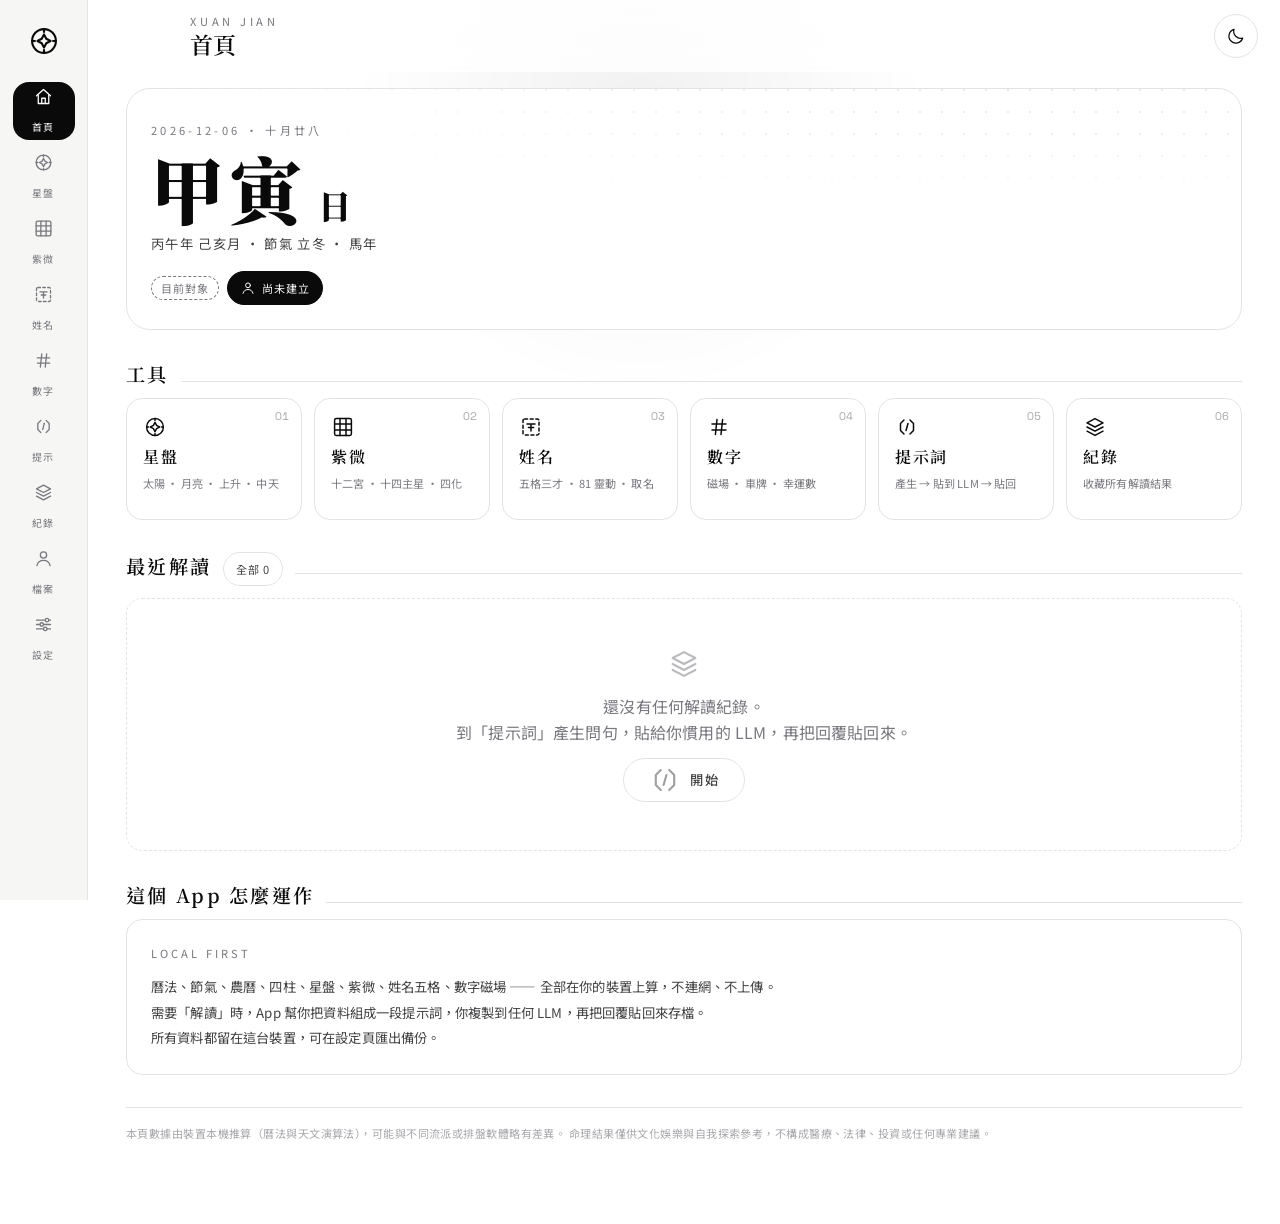
==== index.html @ 65b9e07a "feat: 玄鑑 — 離線命理 PWA demo 完整可運作的 demo，涵蓋規劃、命理引擎、頁面與 PWA 外殼。  計算引擎（全部本機執行，無網路） - calendar：儒略日、太陽視黃經、月亮" ====
<!doctype html>
<html lang="zh-Hant" data-theme="dark" data-motion="full">
<head>
<meta charset="utf-8">
<meta name="viewport" content="width=device-width, initial-scale=1, viewport-fit=cover, maximum-scale=5">
<title>玄鑑 — 命理工具箱</title>
<meta name="description" content="離線可用的命理 PWA：星盤、紫微、八字、姓名學、數字磁場，並產生提示詞交給外部 LLM 解讀。">
<meta name="theme-color" content="#0a0a0a" media="(prefers-color-scheme: dark)">
<meta name="theme-color" content="#ffffff" media="(prefers-color-scheme: light)">
<meta name="color-scheme" content="dark light">
<meta name="apple-mobile-web-app-capable" content="yes">
<meta name="apple-mobile-web-app-status-bar-style" content="black-translucent">
<meta name="apple-mobile-web-app-title" content="玄鑑">
<link rel="manifest" href="manifest.webmanifest">
<link rel="icon" href="assets/icons/icon.svg" type="image/svg+xml">
<link rel="apple-touch-icon" href="assets/icons/apple-touch-icon.png">

<link rel="preconnect" href="https://fonts.googleapis.com">
<link rel="preconnect" href="https://fonts.gstatic.com" crossorigin>
<link rel="stylesheet" href="https://fonts.googleapis.com/css2?family=Noto+Sans+TC:wght@300;400;500;700&family=Noto+Serif+TC:wght@400;600;900&family=Space+Grotesk:wght@400;500;700&display=swap">

<link rel="stylesheet" href="styles/tokens.css">
<link rel="stylesheet" href="styles/base.css">
<link rel="stylesheet" href="styles/motion.css">
<link rel="stylesheet" href="styles/components.css">
<link rel="stylesheet" href="styles/views.css">
<script>
  // 在第一次繪製前套用主題，避免閃爍
  try {
    const s = JSON.parse(localStorage.getItem('xj.settings') || '{}');
    const t = s.theme || 'system';
    const dark = t === 'system' ? matchMedia('(prefers-color-scheme: dark)').matches : t === 'dark';
    document.documentElement.dataset.theme = dark ? 'dark' : 'light';
    document.documentElement.dataset.motion = s.motion || 'full';
    document.documentElement.dataset.density = s.density || 'normal';
    if (s.fontScale) document.documentElement.style.setProperty('--font-scale', s.fontScale);
  } catch (e) {}
</script>
</head>
<body>
  <div id="boot" class="boot">
    <div class="boot__mark" aria-hidden="true">
      <svg viewBox="0 0 100 100"><circle class="boot__ring" cx="50" cy="50" r="38"/></svg>
    </div>
    <p class="boot__text">玄鑑</p>
  </div>

  <div class="grain" aria-hidden="true"></div>
  <div class="spot" aria-hidden="true"></div>

  <header class="topbar" id="topbar">
    <button class="topbar__back iconbtn" id="btn-back" aria-label="返回" hidden></button>
    <div class="topbar__title">
      <span class="topbar__eyebrow" id="top-eyebrow">玄鑑</span>
      <h1 id="top-title">首頁</h1>
    </div>
    <button class="iconbtn" id="btn-theme" aria-label="切換黑白主題"></button>
  </header>

  <nav class="rail" id="rail" aria-label="主要導覽"></nav>

  <main id="view" class="view" tabindex="-1"></main>

  <nav class="tabbar" id="tabbar" aria-label="主要導覽"></nav>

  <div class="sheet-root" id="sheet-root" aria-live="polite"></div>
  <div class="toast-root" id="toast-root" aria-live="polite" aria-atomic="true"></div>

  <script type="module" src="src/app.js"></script>
</body>
</html>
---- styles/tokens.css ----
/* ── 設計代幣：純黑白單色系統 ───────────────────────────── */
:root {
  --font-scale: 1;

  --font-display: "Noto Serif TC", "Songti TC", serif;
  --font-body: "Noto Sans TC", system-ui, -apple-system, "PingFang TC", sans-serif;
  --font-num: "Space Grotesk", "Noto Sans TC", ui-monospace, monospace;

  --step--2: calc(0.694rem * var(--font-scale));
  --step--1: calc(0.833rem * var(--font-scale));
  --step-0:  calc(1rem * var(--font-scale));
  --step-1:  calc(1.2rem * var(--font-scale));
  --step-2:  calc(1.44rem * var(--font-scale));
  --step-3:  calc(1.728rem * var(--font-scale));
  --step-4:  calc(2.074rem * var(--font-scale));
  --step-5:  calc(2.986rem * var(--font-scale));

  --sp-1: 4px;  --sp-2: 8px;  --sp-3: 12px; --sp-4: 16px;
  --sp-5: 24px; --sp-6: 32px; --sp-7: 48px; --sp-8: 64px;

  --r-1: 6px; --r-2: 10px; --r-3: 16px; --r-4: 24px; --r-full: 999px;

  --dur-1: 120ms; --dur-2: 200ms; --dur-3: 320ms; --dur-4: 520ms; --dur-5: 800ms;
  --ease: cubic-bezier(.2,.8,.2,1);
  --ease-out: cubic-bezier(.16,1,.3,1);
  --ease-in: cubic-bezier(.7,0,.84,0);
  --spring: linear(0,.35 7.5%,.85 15%,1.05 22%,1.11 27%,1.06 35%,.99 45%,.98 55%,1 70%,1);

  --tap: 44px;
  --shell-max: 1180px;
}

/* 深色（預設）：黑底白字 */
:root[data-theme="dark"] {
  --bg:      #0a0a0a;
  --bg-2:    #101011;
  --surface: #141415;
  --surface-2:#1b1b1d;
  --line:    #2a2a2d;
  --line-2:  #3d3d42;
  --ink:     #fafafa;
  --ink-2:   #b6b6ba;
  --ink-3:   #78787e;
  --ink-4:   #4c4c52;
  --invert-bg: #fafafa;
  --invert-ink:#0a0a0a;
  --glow:    rgba(255,255,255,.085);
  --shadow:  0 1px 0 rgba(255,255,255,.05), 0 18px 40px -22px rgba(0,0,0,.9);
  --grain-op: .045;
}

/* 淺色：白底黑字 */
:root[data-theme="light"] {
  --bg:      #ffffff;
  --bg-2:    #f6f6f5;
  --surface: #ffffff;
  --surface-2:#f2f2f1;
  --line:    #e3e3e1;
  --line-2:  #c9c9c6;
  --ink:     #0a0a0a;
  --ink-2:   #434345;
  --ink-3:   #78787e;
  --ink-4:   #a8a8ac;
  --invert-bg: #0a0a0a;
  --invert-ink:#fafafa;
  --glow:    rgba(0,0,0,.055);
  --shadow:  0 1px 0 rgba(0,0,0,.03), 0 18px 36px -24px rgba(0,0,0,.35);
  --grain-op: .03;
}

:root[data-density="compact"] { --sp-5: 18px; --sp-6: 24px; --sp-7: 34px; }
:root[data-density="roomy"]   { --sp-5: 30px; --sp-6: 42px; --sp-7: 62px; }
---- styles/base.css ----
*, *::before, *::after { box-sizing: border-box; }
[hidden] { display: none !important; }
* { margin: 0; -webkit-tap-highlight-color: transparent; }

html { -webkit-text-size-adjust: 100%; scroll-behavior: smooth; }
@media (prefers-reduced-motion: reduce) { html { scroll-behavior: auto; } }

body {
  min-height: 100dvh;
  background: var(--bg);
  color: var(--ink);
  font-family: var(--font-body);
  font-size: var(--step-0);
  font-weight: 400;
  line-height: 1.65;
  letter-spacing: .01em;
  -webkit-font-smoothing: antialiased;
  overflow-x: hidden;
  overscroll-behavior-y: none;
  transition: background var(--dur-3) var(--ease), color var(--dur-3) var(--ease);
  padding-bottom: calc(84px + env(safe-area-inset-bottom));
}

h1, h2, h3, h4 { font-family: var(--font-display); font-weight: 600; line-height: 1.25; letter-spacing: .02em; }
h1 { font-size: var(--step-2); }
h2 { font-size: var(--step-3); }
h3 { font-size: var(--step-1); }
p  { text-wrap: pretty; }
a  { color: inherit; text-decoration: none; }

button, input, select, textarea { font: inherit; color: inherit; }
button { background: none; border: 0; cursor: pointer; }
input, select, textarea { background: transparent; }

::selection { background: var(--ink); color: var(--bg); }

:focus-visible { outline: 2px solid var(--ink); outline-offset: 3px; border-radius: 4px; }

/* 捲軸 */
* { scrollbar-width: thin; scrollbar-color: var(--line-2) transparent; }
*::-webkit-scrollbar { width: 8px; height: 8px; }
*::-webkit-scrollbar-thumb { background: var(--line-2); border-radius: 99px; }

/* 質感層：顆粒 + 指標光暈 */
.grain {
  position: fixed; inset: 0; z-index: 1; pointer-events: none;
  opacity: var(--grain-op); mix-blend-mode: overlay;
  background-image: url("data:image/svg+xml,%3Csvg xmlns='http://www.w3.org/2000/svg' width='160' height='160'%3E%3Cfilter id='n'%3E%3CfeTurbulence type='fractalNoise' baseFrequency='.85' numOctaves='3'/%3E%3C/filter%3E%3Crect width='160' height='160' filter='url(%23n)'/%3E%3C/svg%3E");
}
.spot {
  position: fixed; inset: 0; z-index: 0; pointer-events: none;
  background: radial-gradient(420px 420px at var(--px, 50%) var(--py, 12%), var(--glow), transparent 68%);
  transition: opacity var(--dur-4) var(--ease);
}
:root[data-motion="off"] .spot { display: none; }

/* 版面 */
.view {
  position: relative; z-index: 2;
  max-width: var(--shell-max);
  margin-inline: auto;
  padding: var(--sp-4) var(--sp-4) var(--sp-7);
}
.view:focus { outline: none; }

@media (min-width: 900px) {
  body { padding-bottom: var(--sp-6); padding-left: 88px; }
  .view { padding-inline: var(--sp-6); }
}

/* 開機動畫 */
.boot {
  position: fixed; inset: 0; z-index: 99;
  display: grid; place-content: center; justify-items: center; gap: var(--sp-4);
  background: var(--bg);
  transition: opacity var(--dur-4) var(--ease), visibility var(--dur-4);
}
.boot.is-done { opacity: 0; visibility: hidden; }
.boot__mark { width: 74px; height: 74px; }
.boot__mark svg { width: 100%; height: 100%; }
.boot__ring {
  fill: none; stroke: var(--ink); stroke-width: 3; stroke-linecap: round;
  stroke-dasharray: 60 179; transform-origin: 50% 50%;
  animation: bootspin 1.05s cubic-bezier(.6,.1,.4,.9) infinite;
}
@keyframes bootspin { to { transform: rotate(360deg); } }
.boot__text { font-family: var(--font-display); font-size: var(--step-2); letter-spacing: .6em; text-indent: .6em; color: var(--ink-2); }

.sr-only {
  position: absolute; width: 1px; height: 1px; padding: 0; overflow: hidden;
  clip: rect(0 0 0 0); white-space: nowrap; border: 0;
}
---- styles/motion.css ----
/* ── 動態系統：過場、進場、回饋 ─────────────────────────── */

/* 1. 頁面過場（View Transitions；不支援時用下方 fallback） */
@view-transition { navigation: auto; }
::view-transition-old(root) { animation: vt-out var(--dur-3) var(--ease-in) both; }
::view-transition-new(root) { animation: vt-in var(--dur-4) var(--ease-out) both; }
@keyframes vt-out { to { opacity: 0; transform: translate3d(0,-10px,0) scale(.985); filter: blur(3px); } }
@keyframes vt-in  { from { opacity: 0; transform: translate3d(0,16px,0) scale(.99); filter: blur(4px); } }

:root[data-nav="back"] ::view-transition-old(root) { animation-name: vt-out-back; }
:root[data-nav="back"] ::view-transition-new(root) { animation-name: vt-in-back; }
@keyframes vt-out-back { to { opacity: 0; transform: translate3d(0,14px,0) scale(1.01); } }
@keyframes vt-in-back  { from { opacity: 0; transform: translate3d(0,-12px,0) scale(.99); } }

.view.is-entering { animation: page-in var(--dur-4) var(--ease-out) both; }
@keyframes page-in { from { opacity: 0; transform: translate3d(0, 14px, 0); } }

/* 2. 逐項進場（IntersectionObserver 加上 .is-in） */
.reveal { opacity: 0; transform: translate3d(0, 18px, 0); will-change: opacity, transform; }
.reveal.is-in {
  opacity: 1; transform: none;
  transition: opacity var(--dur-4) var(--ease-out) var(--d, 0ms),
              transform var(--dur-4) var(--ease-out) var(--d, 0ms);
}

/* 3. 按壓回饋 */
.press { transition: transform var(--dur-2) var(--spring), border-color var(--dur-2) var(--ease), background var(--dur-2) var(--ease); }
.press:active { transform: scale(.972); }
@media (hover: hover) { .press:hover { border-color: var(--line-2); } }

/* 4. 漣漪 */
.ripple { position: absolute; border-radius: 50%; pointer-events: none; transform: translate(-50%, -50%) scale(0); background: currentColor; opacity: .16; animation: ripple var(--dur-5) var(--ease-out) forwards; }
@keyframes ripple { to { transform: translate(-50%,-50%) scale(1); opacity: 0; } }

/* 5. 指標追蹤光暈 */
.track { position: relative; overflow: hidden; }
.track::after {
  content: ""; position: absolute; inset: -1px; pointer-events: none; opacity: 0;
  background: radial-gradient(220px 220px at var(--mx, 50%) var(--my, 50%), var(--glow), transparent 70%);
  transition: opacity var(--dur-3) var(--ease);
}
@media (hover: hover) { .track:hover::after { opacity: 1; } }
.track.is-touched::after { opacity: 1; }

/* 6. 數值計數 / 描邊 */
.dial__value { animation: dash var(--dur-5) var(--ease-out) both; }
@keyframes dash { from { stroke-dashoffset: var(--dash-from, 999); } }

/* 7. 骨架 */
.skeleton { background: linear-gradient(100deg, var(--surface-2) 30%, var(--line) 50%, var(--surface-2) 70%); background-size: 220% 100%; animation: shimmer 1.4s linear infinite; border-radius: var(--r-2); }
@keyframes shimmer { to { background-position: -120% 0; } }

/* 8. 底部抽屜 */
@keyframes sheet-in { from { transform: translate3d(0, 100%, 0); } }
@keyframes scrim-in { from { opacity: 0; } }
@keyframes toast-in { from { opacity: 0; transform: translate3d(0, 20px, 0) scale(.96); } }

/* 9. 滑動切頁的即時位移 */
.view[data-dragging="1"] { transition: none; }

/* 10. 動畫強度 */
:root[data-motion="light"] { --dur-3: 180ms; --dur-4: 240ms; --dur-5: 320ms; }
:root[data-motion="light"] .reveal { transform: translate3d(0, 8px, 0); }
:root[data-motion="light"] .ripple { display: none; }

:root[data-motion="off"] *,
:root[data-motion="off"] *::before,
:root[data-motion="off"] *::after {
  animation-duration: 1ms !important; animation-iteration-count: 1 !important;
  transition-duration: 1ms !important; scroll-behavior: auto !important;
}
:root[data-motion="off"] .reveal { opacity: 1; transform: none; }
:root[data-motion="off"] .boot__ring { animation-duration: 1.05s !important; animation-iteration-count: infinite !important; }

@media (prefers-reduced-motion: reduce) {
  :root:not([data-motion="full"]) .reveal { opacity: 1; transform: none; }
  :root:not([data-motion="full"]) *, :root:not([data-motion="full"]) *::before {
    animation-duration: 1ms !important; transition-duration: 1ms !important;
  }
}
---- styles/components.css ----
/* ── 元件 ──────────────────────────────────────────────── */

/* 頂列 */
.topbar {
  position: sticky; top: 0; z-index: 20;
  display: flex; align-items: center; gap: var(--sp-3);
  padding: calc(env(safe-area-inset-top) + var(--sp-3)) var(--sp-4) var(--sp-3);
  max-width: var(--shell-max); margin-inline: auto;
  background: color-mix(in srgb, var(--bg) 82%, transparent);
  backdrop-filter: blur(14px) saturate(1.2);
  border-bottom: 1px solid transparent;
  transition: border-color var(--dur-2) var(--ease);
}
.topbar.is-stuck { border-bottom-color: var(--line); }
.topbar__title { flex: 1; min-width: 0; }
.topbar__eyebrow { display: block; font-size: var(--step--2); letter-spacing: .34em; text-transform: uppercase; color: var(--ink-3); }
.topbar h1 { font-size: var(--step-2); white-space: nowrap; overflow: hidden; text-overflow: ellipsis; }
@media (min-width: 900px) { .topbar { padding-left: calc(88px + var(--sp-2)); } }

.iconbtn {
  display: grid; place-items: center; position: relative; overflow: hidden;
  width: var(--tap); height: var(--tap); flex: none;
  border: 1px solid var(--line); border-radius: var(--r-full); color: var(--ink);
  transition: transform var(--dur-2) var(--spring), background var(--dur-2) var(--ease), border-color var(--dur-2) var(--ease);
}
.iconbtn:active { transform: scale(.9); }
@media (hover: hover) { .iconbtn:hover { background: var(--surface-2); border-color: var(--line-2); } }
.iconbtn svg { width: 20px; height: 20px; }

/* 底部 Tab（手機） */
.tabbar {
  position: fixed; left: 50%; bottom: calc(env(safe-area-inset-bottom) + 10px); z-index: 30;
  transform: translateX(-50%);
  display: flex; align-items: center; gap: 2px;
  padding: 5px; border: 1px solid var(--line); border-radius: var(--r-full);
  background: color-mix(in srgb, var(--bg) 78%, transparent);
  backdrop-filter: blur(18px) saturate(1.3);
  box-shadow: var(--shadow);
  max-width: calc(100vw - 20px); overflow-x: auto; scrollbar-width: none;
}
.tabbar::-webkit-scrollbar { display: none; }
.tabbar__ind {
  position: absolute; top: 5px; height: calc(100% - 10px); border-radius: var(--r-full);
  background: var(--invert-bg); z-index: 0;
  transition: transform var(--dur-4) var(--spring), width var(--dur-4) var(--spring), opacity var(--dur-2);
}
.tab {
  position: relative; z-index: 1; display: grid; place-items: center; gap: 1px;
  min-width: 52px; height: 50px; padding-inline: 7px; border-radius: var(--r-full);
  color: var(--ink-3); transition: color var(--dur-3) var(--ease), transform var(--dur-2) var(--spring);
}
.tab:active { transform: scale(.92); }
.tab svg { width: 21px; height: 21px; }
.tab span { font-size: 10px; letter-spacing: .12em; }
.tab[aria-current="page"] { color: var(--invert-ink); }
@media (min-width: 900px) { .tabbar { display: none; } }

/* 側邊 Rail（桌機） */
.rail { display: none; }
@media (min-width: 900px) {
  .rail {
    position: fixed; left: 0; top: 0; bottom: 0; z-index: 30;
    display: flex; flex-direction: column; align-items: center; gap: var(--sp-2);
    width: 88px; padding: var(--sp-5) 0; border-right: 1px solid var(--line);
    background: var(--bg-2);
  }
  .rail__logo { width: 34px; height: 34px; margin-bottom: var(--sp-4); }
  .rail .tab {
    width: 62px; height: 58px; border-radius: var(--r-3); gap: 3px;
    transition: color var(--dur-3) var(--ease), background var(--dur-3) var(--ease), transform var(--dur-2) var(--spring);
  }
  .rail .tab:hover { background: var(--surface-2); color: var(--ink); }
  .rail .tab[aria-current="page"] { background: var(--invert-bg); color: var(--invert-ink); }
  .rail .tab span { font-size: 10px; }
}

/* 卡片 */
.card {
  position: relative; border: 1px solid var(--line); border-radius: var(--r-3);
  background: var(--surface); padding: var(--sp-5); overflow: hidden;
}
.card--flat { background: transparent; }
.card--invert { background: var(--invert-bg); color: var(--invert-ink); border-color: var(--invert-bg); }
.card__label { font-size: var(--step--2); letter-spacing: .28em; text-transform: uppercase; color: var(--ink-3); }
.card--invert .card__label { color: color-mix(in srgb, var(--invert-ink) 60%, transparent); }

.grid { display: grid; gap: var(--sp-3); }
.grid--2 { grid-template-columns: repeat(2, minmax(0,1fr)); }
.grid--3 { grid-template-columns: repeat(auto-fit, minmax(150px,1fr)); }
.grid--auto { grid-template-columns: repeat(auto-fit, minmax(230px,1fr)); }
.stack { display: grid; gap: var(--sp-4); }
.row { display: flex; align-items: center; gap: var(--sp-3); flex-wrap: wrap; }
.row--between { justify-content: space-between; }
.spacer { flex: 1; }

/* 區段標題 */
.section { margin-top: var(--sp-6); }
.section__head { display: flex; align-items: baseline; gap: var(--sp-3); margin-bottom: var(--sp-3); }
.section__head h2 { font-size: var(--step-1); letter-spacing: .12em; }
.section__head::after { content: ""; flex: 1; height: 1px; background: var(--line); }
.hint { font-size: var(--step--1); color: var(--ink-3); line-height: 1.6; }

/* 按鈕 */
.btn {
  position: relative; overflow: hidden;
  display: inline-flex; align-items: center; justify-content: center; gap: var(--sp-2);
  min-height: var(--tap); padding: 0 var(--sp-5);
  border: 1px solid var(--line-2); border-radius: var(--r-full);
  font-size: var(--step--1); font-weight: 500; letter-spacing: .12em;
  transition: transform var(--dur-2) var(--spring), background var(--dur-2) var(--ease), color var(--dur-2) var(--ease), border-color var(--dur-2) var(--ease);
}
.btn:active { transform: scale(.96); }
.btn svg { width: 17px; height: 17px; flex: none; }
.btn--primary { background: var(--invert-bg); color: var(--invert-ink); border-color: var(--invert-bg); }
.btn--ghost { border-color: var(--line); color: var(--ink-2); }
@media (hover: hover) {
  .btn--ghost:hover { color: var(--ink); border-color: var(--line-2); background: var(--surface-2); }
  .btn--primary:hover { filter: contrast(.88); }
}
.btn--block { width: 100%; }
.btn--sm { min-height: 36px; padding-inline: var(--sp-4); font-size: var(--step--2); }
.btn[disabled] { opacity: .4; pointer-events: none; }

/* 表單 */
.field { display: grid; gap: 6px; }
.field > label { font-size: var(--step--2); letter-spacing: .2em; text-transform: uppercase; color: var(--ink-3); }
.input, .select, .textarea {
  width: 100%; min-height: var(--tap); padding: 10px var(--sp-4);
  border: 1px solid var(--line); border-radius: var(--r-2); background: var(--surface);
  transition: border-color var(--dur-2) var(--ease), background var(--dur-2) var(--ease), box-shadow var(--dur-2) var(--ease);
}
.input:focus, .select:focus, .textarea:focus {
  outline: none; border-color: var(--ink); box-shadow: 0 0 0 3px var(--glow);
}
.textarea { min-height: 120px; resize: vertical; line-height: 1.7; font-family: var(--font-body); }
.textarea--code { font-family: var(--font-num); font-size: var(--step--1); letter-spacing: 0; }
.select { appearance: none; padding-right: var(--sp-6);
  background-image: linear-gradient(45deg, transparent 50%, currentColor 50%), linear-gradient(135deg, currentColor 50%, transparent 50%);
  background-position: right 20px center, right 14px center; background-size: 6px 6px; background-repeat: no-repeat; }

/* 分段切換 */
.seg { display: inline-flex; position: relative; padding: 3px; border: 1px solid var(--line); border-radius: var(--r-full); background: var(--surface); }
.seg__ind { position: absolute; top: 3px; height: calc(100% - 6px); border-radius: var(--r-full); background: var(--invert-bg); transition: transform var(--dur-3) var(--spring), width var(--dur-3) var(--spring); }
.seg button {
  position: relative; z-index: 1; min-height: 34px; padding: 0 var(--sp-4);
  border-radius: var(--r-full); font-size: var(--step--2); letter-spacing: .1em; color: var(--ink-3);
  transition: color var(--dur-3) var(--ease);
}
.seg button[aria-pressed="true"] { color: var(--invert-ink); background: var(--invert-bg); }

/* 開關 */
.switch { display: flex; align-items: center; justify-content: space-between; gap: var(--sp-4); min-height: var(--tap); }
.switch__box { position: relative; width: 50px; height: 29px; flex: none; border: 1px solid var(--line-2); border-radius: var(--r-full); background: var(--surface-2); transition: background var(--dur-3) var(--ease), border-color var(--dur-3) var(--ease); }
.switch__box::after { content: ""; position: absolute; top: 3px; left: 3px; width: 21px; height: 21px; border-radius: 50%; background: var(--ink-3); transition: transform var(--dur-3) var(--spring), background var(--dur-3) var(--ease); }
.switch[aria-checked="true"] .switch__box { background: var(--invert-bg); border-color: var(--invert-bg); }
.switch[aria-checked="true"] .switch__box::after { transform: translateX(21px); background: var(--invert-ink); }

/* 晶片 */
.chip {
  display: inline-flex; align-items: center; gap: 6px; min-height: 34px; padding: 0 var(--sp-3);
  border: 1px solid var(--line); border-radius: var(--r-full);
  font-size: var(--step--2); letter-spacing: .08em; color: var(--ink-2);
  transition: all var(--dur-2) var(--ease);
}
.chip svg { width: 16px; height: 16px; flex: none; }
.chip[aria-pressed="true"], .chip.is-on { background: var(--invert-bg); color: var(--invert-ink); border-color: var(--invert-bg); }
.chip[disabled] { opacity: .35; pointer-events: none; }
@media (hover: hover) { .chip:hover { border-color: var(--line-2); } }

/* 資料列 */
.kv { display: flex; align-items: baseline; justify-content: space-between; gap: var(--sp-4); padding: 11px 0; border-bottom: 1px dashed var(--line); }
.kv:last-child { border-bottom: 0; }
.kv__k { font-size: var(--step--1); color: var(--ink-3); letter-spacing: .1em; flex: none; }
.kv__v { font-family: var(--font-display); font-size: var(--step-0); text-align: right; }
.kv__v .num { font-family: var(--font-num); }

.num { font-family: var(--font-num); font-variant-numeric: tabular-nums; letter-spacing: -.01em; }

/* 徽章 */
.badge { display: inline-block; padding: 2px 9px; border: 1px solid currentColor; border-radius: var(--r-full); font-size: var(--step--2); letter-spacing: .1em; }
.badge--solid { background: var(--invert-bg); color: var(--invert-ink); border-color: var(--invert-bg); }
.badge--dash { border-style: dashed; color: var(--ink-3); }

/* 底部抽屜 */
.sheet-scrim { position: fixed; inset: 0; z-index: 40; background: color-mix(in srgb, var(--bg) 62%, transparent); backdrop-filter: blur(6px); animation: scrim-in var(--dur-3) var(--ease) both; }
.sheet {
  position: fixed; left: 50%; bottom: 0; z-index: 41; width: min(620px, 100%);
  transform: translateX(-50%);
  max-height: 88dvh; display: flex; flex-direction: column;
  background: var(--bg); border: 1px solid var(--line); border-bottom: 0;
  border-radius: var(--r-4) var(--r-4) 0 0; box-shadow: var(--shadow);
  animation: sheet-in var(--dur-4) var(--ease-out) both;
  padding-bottom: env(safe-area-inset-bottom);
}
.sheet__grip { width: 42px; height: 4px; border-radius: 99px; background: var(--line-2); margin: 10px auto 4px; flex: none; }
.sheet__head { display: flex; align-items: center; gap: var(--sp-3); padding: var(--sp-3) var(--sp-5); border-bottom: 1px solid var(--line); }
.sheet__head h3 { flex: 1; }
.sheet__body { padding: var(--sp-5); overflow-y: auto; -webkit-overflow-scrolling: touch; }

/* 吐司 */
.toast-root { position: fixed; left: 50%; bottom: calc(env(safe-area-inset-bottom) + 76px); z-index: 60; transform: translateX(-50%); display: grid; gap: var(--sp-2); pointer-events: none; width: max-content; max-width: calc(100vw - 32px); }
@media (min-width: 900px) { .toast-root { bottom: var(--sp-5); } }
.toast {
  padding: 11px var(--sp-5); border-radius: var(--r-full);
  background: var(--invert-bg); color: var(--invert-ink);
  font-size: var(--step--1); letter-spacing: .06em; box-shadow: var(--shadow);
  animation: toast-in var(--dur-3) var(--ease-out) both;
}
.toast.is-out { animation: toast-in var(--dur-2) var(--ease-in) reverse both; }

/* 空狀態 */
.empty { display: grid; justify-items: center; gap: var(--sp-3); padding: var(--sp-7) var(--sp-4); text-align: center; border: 1px dashed var(--line); border-radius: var(--r-3); color: var(--ink-3); }
.empty svg { width: 34px; height: 34px; opacity: .5; }

/* 免責 */
.disclaimer { margin-top: var(--sp-6); padding-top: var(--sp-4); border-top: 1px solid var(--line); font-size: var(--step--2); color: var(--ink-4); line-height: 1.8; letter-spacing: .04em; }

/* 滑桿（維持單色） */
input[type="range"] {
  -webkit-appearance: none; appearance: none; width: 100%; height: 30px; background: transparent; accent-color: var(--ink);
}
input[type="range"]::-webkit-slider-runnable-track { height: 3px; border-radius: 99px; background: var(--line-2); }
input[type="range"]::-moz-range-track { height: 3px; border-radius: 99px; background: var(--line-2); }
input[type="range"]::-webkit-slider-thumb {
  -webkit-appearance: none; width: 22px; height: 22px; margin-top: -9.5px; border-radius: 50%;
  background: var(--invert-bg); border: 2px solid var(--bg); box-shadow: 0 0 0 1px var(--line-2);
  transition: transform var(--dur-2) var(--spring);
}
input[type="range"]::-moz-range-thumb {
  width: 22px; height: 22px; border-radius: 50%; background: var(--invert-bg);
  border: 2px solid var(--bg); box-shadow: 0 0 0 1px var(--line-2);
}
input[type="range"]:active::-webkit-slider-thumb { transform: scale(1.18); }
---- styles/views.css ----
/* ── 各頁面專屬樣式 ────────────────────────────────────── */

/* 首頁主視覺 */
.hero { position: relative; padding: var(--sp-6) var(--sp-5) var(--sp-5); border: 1px solid var(--line); border-radius: var(--r-4); overflow: hidden; background: var(--surface); }
.hero::before {
  content: ""; position: absolute; inset: 0; opacity: .5; pointer-events: none;
  background-image: radial-gradient(circle at 1px 1px, var(--line-2) 1px, transparent 0);
  background-size: 22px 22px;
  mask-image: radial-gradient(120% 90% at 85% -10%, #000, transparent 72%);
}
.hero__date { font-size: var(--step--2); letter-spacing: .3em; color: var(--ink-3); text-transform: uppercase; }
.hero__gz { font-family: var(--font-display); font-weight: 900; font-size: clamp(2.6rem, 13vw, 4.6rem); line-height: 1; letter-spacing: .06em; margin: var(--sp-3) 0 var(--sp-2); }
.hero__gz span { display: inline-block; animation: gz-in var(--dur-5) var(--ease-out) both; animation-delay: calc(var(--i) * 70ms); }
@keyframes gz-in { from { opacity: 0; transform: translate3d(0, 26px, 0) rotate(-5deg); } }
.hero__sub { color: var(--ink-2); font-size: var(--step--1); letter-spacing: .1em; }
.hero__who { margin-top: var(--sp-4); display: flex; align-items: center; gap: var(--sp-2); flex-wrap: wrap; }

.tile {
  position: relative; display: grid; gap: var(--sp-2); align-content: start;
  padding: var(--sp-4); min-height: 122px;
  border: 1px solid var(--line); border-radius: var(--r-3); background: var(--surface);
  text-align: left; overflow: hidden;
}
.tile svg { width: 24px; height: 24px; color: var(--ink); }
.tile h3 { font-size: var(--step-0); letter-spacing: .1em; }
.tile p { font-size: var(--step--2); color: var(--ink-3); line-height: 1.5; }
.tile__idx { position: absolute; right: var(--sp-3); top: var(--sp-2); font-family: var(--font-num); font-size: var(--step--2); color: var(--ink-4); }

/* 星盤 */
.wheel { width: 100%; max-width: 420px; margin-inline: auto; display: block; }
.wheel .w-ring { fill: none; stroke: var(--line); }
.wheel .w-ring--bold { stroke: var(--ink); stroke-width: 1.4; }
.wheel .w-tick { stroke: var(--line-2); }
.wheel .w-sign { fill: var(--ink-3); font-family: var(--font-body); font-size: 9px; letter-spacing: .1em; }
.wheel .w-body { fill: var(--ink); font-family: var(--font-display); font-size: 13px; }
.wheel .w-axis { stroke: var(--ink); stroke-width: 1.2; stroke-dasharray: 4 3; }
.wheel .w-anim { animation: wheel-draw 1.2s var(--ease-out) both; }
@keyframes wheel-draw { from { stroke-dashoffset: 1200; opacity: 0; } }

.signcard { display: grid; gap: 2px; padding: var(--sp-4); border: 1px solid var(--line); border-radius: var(--r-3); background: var(--surface); }
.signcard b { font-family: var(--font-display); font-size: var(--step-2); font-weight: 600; letter-spacing: .06em; }
.signcard small { font-size: var(--step--2); color: var(--ink-3); letter-spacing: .16em; text-transform: uppercase; }
.signcard .deg { font-family: var(--font-num); font-size: var(--step--1); color: var(--ink-2); }

/* 四柱 */
.pillars { display: grid; grid-template-columns: repeat(4, 1fr); gap: var(--sp-2); }
.pillar { display: grid; gap: 4px; justify-items: center; padding: var(--sp-3) var(--sp-2); border: 1px solid var(--line); border-radius: var(--r-2); background: var(--surface); }
.pillar small { font-size: var(--step--2); letter-spacing: .2em; color: var(--ink-3); }
.pillar b { font-family: var(--font-display); font-size: clamp(1.4rem, 6vw, 2rem); font-weight: 600; line-height: 1.1; }
.pillar em { font-style: normal; font-size: var(--step--2); color: var(--ink-3); }

/* 紫微命盤 */
.zw { display: grid; grid-template-columns: repeat(4, 1fr); grid-auto-rows: minmax(86px, auto); gap: 1px; background: var(--line); border: 1px solid var(--line); border-radius: var(--r-2); overflow: hidden; }
.zw__cell { position: relative; background: var(--surface); padding: 6px 7px; display: flex; flex-direction: column; gap: 3px; min-width: 0; transition: background var(--dur-2) var(--ease); }
.zw__cell.is-life { background: var(--surface-2); box-shadow: inset 0 0 0 2px var(--ink); }
.zw__cell.is-active { background: var(--invert-bg); color: var(--invert-ink); }
.zw__cell.is-active .zw__gz, .zw__cell.is-active .zw__name { color: inherit; opacity: .75; }
.zw__stars { display: flex; flex-wrap: wrap; gap: 2px 5px; font-family: var(--font-display); font-size: clamp(10px, 2.6vw, 13px); line-height: 1.3; }
.zw__stars .s-main { font-weight: 600; }
.zw__stars .s-sub { color: var(--ink-3); font-size: .86em; }
.zw__cell.is-active .s-sub { color: color-mix(in srgb, var(--invert-ink) 62%, transparent); }
.zw__foot { margin-top: auto; display: flex; align-items: flex-end; justify-content: space-between; gap: 4px; }
.zw__name { font-size: clamp(10px, 2.5vw, 12px); letter-spacing: .1em; color: var(--ink-2); }
.zw__gz { font-family: var(--font-num); font-size: 10px; color: var(--ink-3); }
.zw__center { grid-column: 2 / 4; grid-row: 2 / 4; background: var(--bg-2); display: grid; align-content: center; gap: 5px; padding: var(--sp-3); text-align: center; }
.zw__center b { font-family: var(--font-display); font-size: var(--step-1); }
.zw__center small { font-size: var(--step--2); color: var(--ink-3); letter-spacing: .1em; }

/* 姓名五格 */
.wuge { display: grid; grid-template-columns: auto 1fr auto; gap: var(--sp-3); align-items: center; }
.wuge__chars { display: grid; gap: 6px; }
.wuge__char { display: grid; place-items: center; width: 58px; height: 58px; border: 1px solid var(--line); border-radius: var(--r-2); background: var(--surface); font-family: var(--font-display); font-size: var(--step-3); position: relative; }
.wuge__char i { position: absolute; right: 3px; bottom: 1px; font-style: normal; font-family: var(--font-num); font-size: 10px; color: var(--ink-3); }
.wuge__lines { display: grid; gap: 6px; }
.gebox { display: flex; align-items: center; justify-content: space-between; gap: var(--sp-3); padding: 9px var(--sp-3); border: 1px solid var(--line); border-radius: var(--r-2); background: var(--surface); }
.gebox b { font-family: var(--font-num); font-size: var(--step-1); }
.gebox small { font-size: var(--step--2); letter-spacing: .16em; color: var(--ink-3); }

.luck { font-size: var(--step--2); letter-spacing: .1em; padding: 1px 8px; border-radius: var(--r-full); border: 1px solid currentColor; }
.luck--good { color: var(--ink); background: var(--invert-bg); color: var(--invert-ink); border-color: var(--invert-bg); }
.luck--half { color: var(--ink-2); border-style: dashed; }
.luck--bad  { color: var(--ink-3); border-style: dotted; }

/* 數字 */
.digits { display: flex; flex-wrap: wrap; gap: 4px; }
.digit { display: grid; place-items: center; width: 40px; height: 48px; border: 1px solid var(--line); border-radius: var(--r-2); background: var(--surface); font-family: var(--font-num); font-size: var(--step-1); transition: transform var(--dur-2) var(--spring); }
.digit.is-hot { background: var(--invert-bg); color: var(--invert-ink); border-color: var(--invert-bg); }
.pairs { display: grid; gap: 6px; }
.pair { display: grid; grid-template-columns: 54px 1fr auto; align-items: center; gap: var(--sp-3); padding: 9px var(--sp-3); border: 1px solid var(--line); border-radius: var(--r-2); background: var(--surface); }
.pair__n { font-family: var(--font-num); font-size: var(--step-1); }
.pair__bar { height: 3px; border-radius: 99px; background: var(--line); overflow: hidden; }
.pair__bar i { display: block; height: 100%; background: var(--ink); width: 0; transition: width var(--dur-5) var(--ease-out); }

.dial { display: grid; place-items: center; }
.dial svg { transform: rotate(-90deg); width: 128px; height: 128px; }
.dial__track { fill: none; stroke: var(--line); stroke-width: 7; }
.dial__value { fill: none; stroke: var(--ink); stroke-width: 7; stroke-linecap: round; }
.dial__num { margin-top: -84px; margin-bottom: 40px; font-family: var(--font-num); font-size: var(--step-4); font-weight: 500; }

/* 提示詞產生器 */
.pb { display: grid; gap: var(--sp-4); }
@media (min-width: 1000px) { .pb { grid-template-columns: 340px 1fr; align-items: start; } .pb__preview { position: sticky; top: 96px; } }
@media (max-width: 999px) { #tpl-list { max-height: 44dvh; overflow-y: auto; padding-right: 4px; } }
.tmpl { display: grid; gap: 3px; padding: var(--sp-3) var(--sp-4); border: 1px solid var(--line); border-radius: var(--r-2); background: var(--surface); text-align: left; width: 100%; }
.tmpl[aria-pressed="true"] { border-color: var(--ink); box-shadow: inset 3px 0 0 var(--ink); }
.tmpl b { font-size: var(--step-0); font-family: var(--font-display); letter-spacing: .06em; }
.tmpl small { font-size: var(--step--2); color: var(--ink-3); line-height: 1.5; }
.varpad { display: flex; flex-wrap: wrap; gap: 5px; }
.varpad button { font-family: var(--font-num); font-size: var(--step--2); padding: 5px 9px; border: 1px dashed var(--line-2); border-radius: var(--r-1); color: var(--ink-2); transition: all var(--dur-2) var(--ease); }
.varpad button:hover { background: var(--invert-bg); color: var(--invert-ink); border-style: solid; }
.preview {
  white-space: pre-wrap; word-break: break-word; font-family: var(--font-num); font-size: var(--step--1);
  line-height: 1.75; letter-spacing: 0; padding: var(--sp-4); border: 1px solid var(--line);
  border-radius: var(--r-2); background: var(--bg-2); max-height: 54dvh; overflow: auto;
}
.counter { font-family: var(--font-num); font-size: var(--step--2); color: var(--ink-3); }

/* 紀錄 */
.rec { display: grid; gap: 6px; padding: var(--sp-4); border: 1px solid var(--line); border-radius: var(--r-3); background: var(--surface); text-align: left; width: 100%; }
.rec__meta { display: flex; gap: var(--sp-2); flex-wrap: wrap; font-size: var(--step--2); color: var(--ink-3); font-family: var(--font-num); }
.rec__body { font-size: var(--step--1); color: var(--ink-2); display: -webkit-box; -webkit-line-clamp: 3; -webkit-box-orient: vertical; overflow: hidden; }
.md h1,.md h2,.md h3 { margin: var(--sp-4) 0 var(--sp-2); }
.md p { margin: var(--sp-2) 0; }
.md ul,.md ol { margin: var(--sp-2) 0; padding-left: 1.3em; }
.md li { margin: 3px 0; }
.md code { font-family: var(--font-num); font-size: .9em; background: var(--surface-2); padding: 1px 5px; border-radius: 4px; }
.md hr { border: 0; border-top: 1px solid var(--line); margin: var(--sp-4) 0; }
.md blockquote { border-left: 2px solid var(--line-2); padding-left: var(--sp-3); color: var(--ink-2); margin: var(--sp-3) 0; }
.md table { width: 100%; border-collapse: collapse; font-size: var(--step--1); margin: var(--sp-3) 0; }
.md th, .md td { border: 1px solid var(--line); padding: 6px 9px; text-align: left; }

/* 設定 */
.setgroup { border: 1px solid var(--line); border-radius: var(--r-3); background: var(--surface); overflow: hidden; }
.setgroup__head { padding: var(--sp-3) var(--sp-4); border-bottom: 1px solid var(--line); font-size: var(--step--2); letter-spacing: .28em; text-transform: uppercase; color: var(--ink-3); background: var(--bg-2); }
.setrow { display: grid; gap: var(--sp-2); padding: var(--sp-4); border-bottom: 1px solid var(--line); }
.setrow:last-child { border-bottom: 0; }
.setrow__t { font-size: var(--step-0); }
.setrow__d { font-size: var(--step--2); color: var(--ink-3); line-height: 1.55; }

/* 檔案卡 */
.profile { display: grid; gap: 4px; padding: var(--sp-4); border: 1px solid var(--line); border-radius: var(--r-3); background: var(--surface); text-align: left; width: 100%; }
.profile[aria-current="true"] { border-color: var(--ink); box-shadow: inset 0 0 0 1px var(--ink); }
.profile b { font-family: var(--font-display); font-size: var(--step-1); letter-spacing: .08em; }
.profile small { font-family: var(--font-num); font-size: var(--step--2); color: var(--ink-3); }
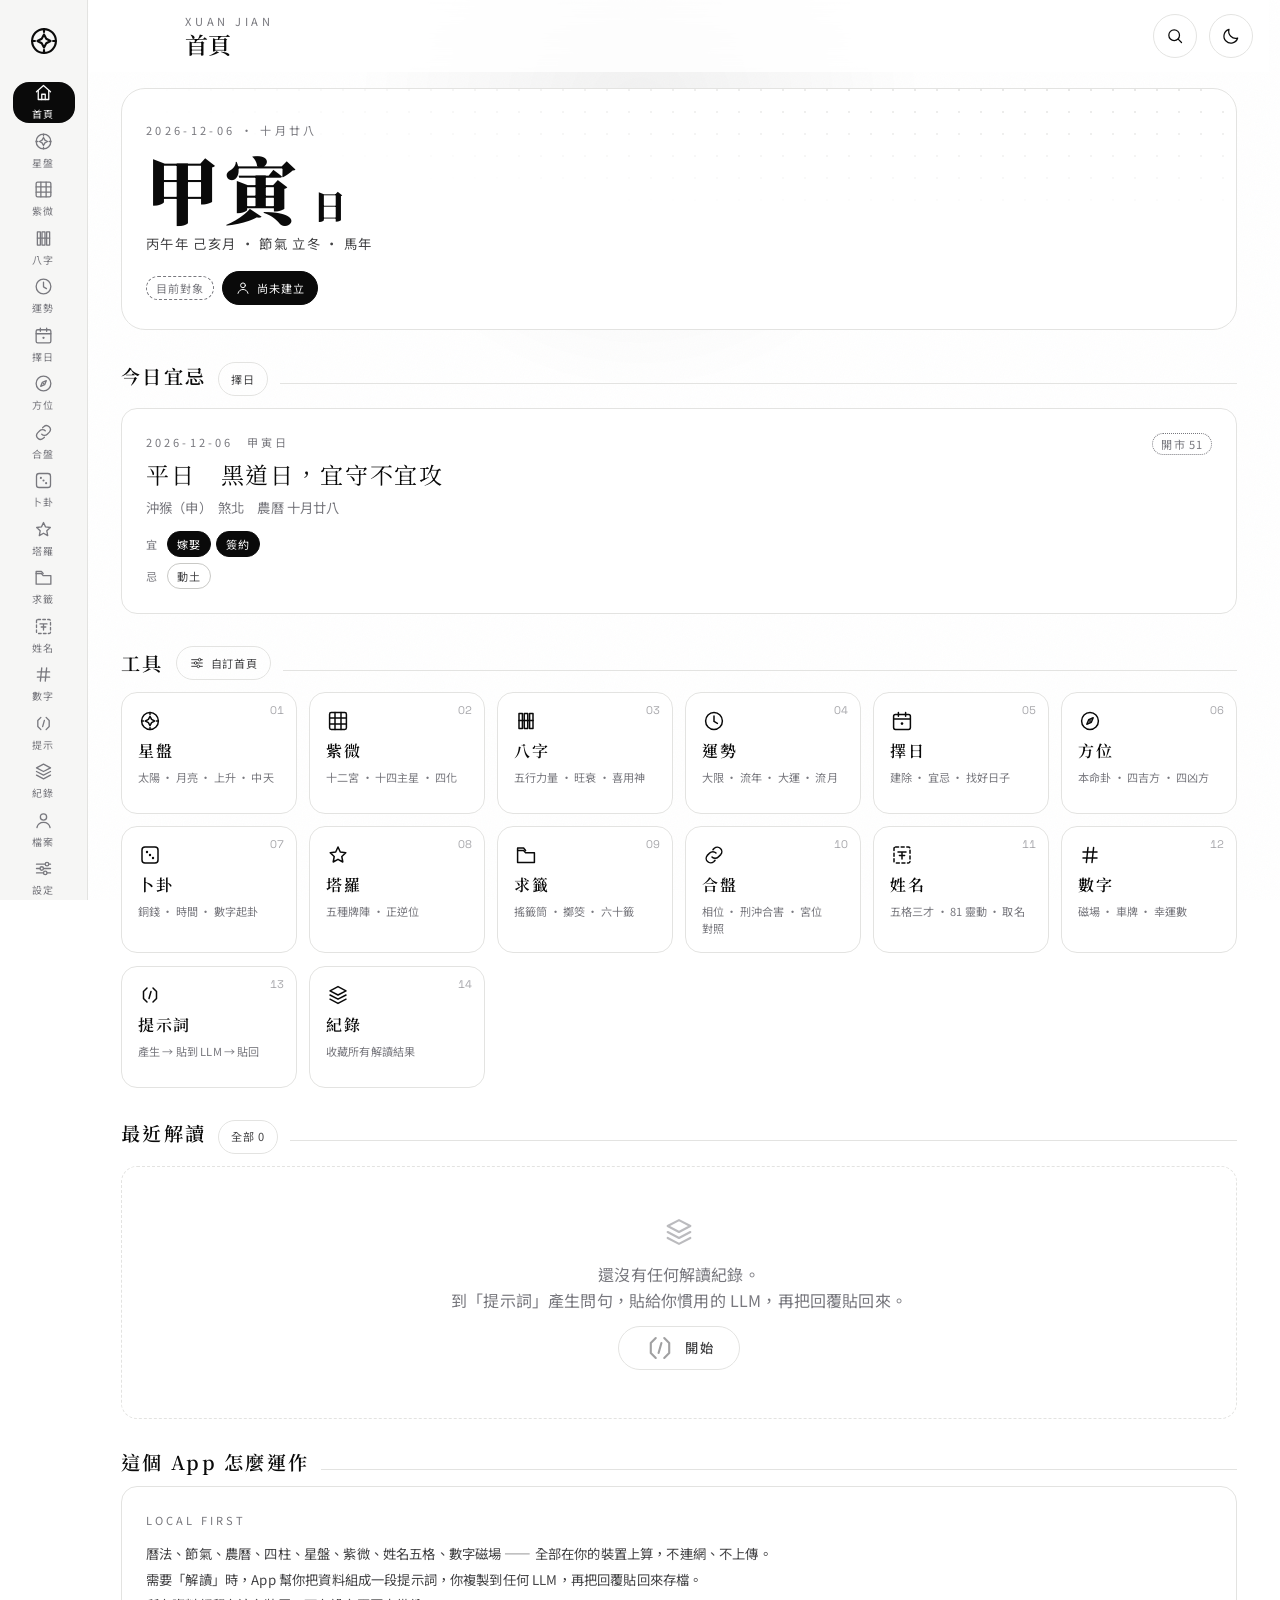
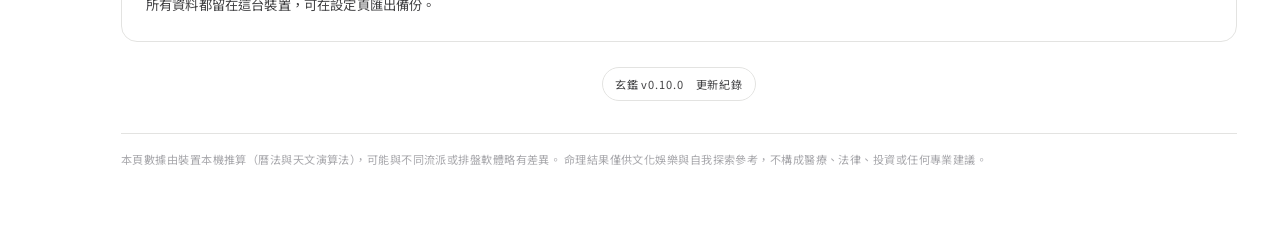
==== commit 1c858db4: "feat: 分享碼 · 自訂首頁 · 快速搜尋（v0.10.0） 出生資料分享碼 - 把一份檔案編成 XJPRO1: + URL 安全 base64，直接貼在訊息裡傳 - 合盤頁可以直接貼對方的碼，不" ====
--- a/index.html
+++ b/index.html
@@ -54,6 +54,7 @@
       <span class="topbar__eyebrow" id="top-eyebrow">玄鑑</span>
       <h1 id="top-title">首頁</h1>
     </div>
+    <button class="iconbtn" id="btn-search" aria-label="快速搜尋"></button>
     <button class="iconbtn" id="btn-theme" aria-label="切換黑白主題"></button>
   </header>
 
--- a/styles/base.css
+++ b/styles/base.css
@@ -1,12 +1,34 @@
 *, *::before, *::after { box-sizing: border-box; }
 [hidden] { display: none !important; }
+
+/* 抽屜開啟時鎖住背景：桌面用 overflow，觸控裝置靠 JS 擋 touchmove（見 ui.js） */
+@media (hover: hover) and (pointer: fine) {
+  html.is-locked, html.is-locked body { overflow: hidden; }
+}
 * { margin: 0; -webkit-tap-highlight-color: transparent; }
 
-html { -webkit-text-size-adjust: 100%; scroll-behavior: smooth; }
+/* iOS：互動元件不要出現長按選取、放大鏡與雙擊縮放 */
+button, a, .tile, .card, .profile, .rec, .tmpl, .chip, .tab,
+.zw__cell, .pair, .digit, .luckstep, .yearstrip__y, .tcard, .hex__yao, .signcard, .pillar, .month {
+  -webkit-touch-callout: none;
+  -webkit-user-select: none;
+  user-select: none;
+  touch-action: manipulation;
+}
+input, textarea, select, .preview, .md, .rec__body { -webkit-user-select: text; user-select: text; }
+
+html {
+  -webkit-text-size-adjust: 100%;
+  scroll-behavior: smooth;
+  background: var(--bg);
+  /* 永遠保留捲軸寬度：不然切換到比較短的頁面時捲軸消失，整個版面會左右跳一下 */
+  scrollbar-gutter: stable;
+}
 @media (prefers-reduced-motion: reduce) { html { scroll-behavior: auto; } }
 
 body {
-  min-height: 100dvh;
+  min-height: 100svh;
+  overscroll-behavior: none;
   background: var(--bg);
   color: var(--ink);
   font-family: var(--font-body);
@@ -31,6 +53,8 @@
 button, input, select, textarea { font: inherit; color: inherit; }
 button { background: none; border: 0; cursor: pointer; }
 input, select, textarea { background: transparent; }
+/* iOS：字級小於 16px 時聚焦會自動縮放整頁，造成版面跳動 */
+input, select, textarea { font-size: max(16px, 1em); }
 
 ::selection { background: var(--ink); color: var(--bg); }
 
@@ -44,7 +68,9 @@
 /* 質感層：顆粒 + 指標光暈 */
 .grain {
   position: fixed; inset: 0; z-index: 1; pointer-events: none;
-  opacity: var(--grain-op); mix-blend-mode: overlay;
+  opacity: var(--grain-op);
+  /* 不使用 mix-blend-mode：在 iOS 上會讓整頁每一幀重新混色，捲動與拖曳都會抖 */
+  contain: layout paint;
   background-image: url("data:image/svg+xml,%3Csvg xmlns='http://www.w3.org/2000/svg' width='160' height='160'%3E%3Cfilter id='n'%3E%3CfeTurbulence type='fractalNoise' baseFrequency='.85' numOctaves='3'/%3E%3C/filter%3E%3Crect width='160' height='160' filter='url(%23n)'/%3E%3C/svg%3E");
 }
 .spot {
@@ -53,6 +79,8 @@
   transition: opacity var(--dur-4) var(--ease);
 }
 :root[data-motion="off"] .spot { display: none; }
+/* 觸控裝置不跑指標光暈：避免拖曳時整個固定層每幀重繪 */
+@media (hover: none), (pointer: coarse) { .spot { display: none; } }
 
 /* 版面 */
 .view {
--- a/styles/motion.css
+++ b/styles/motion.css
@@ -1,19 +1,28 @@
 /* ── 動態系統：過場、進場、回饋 ─────────────────────────── */
 
-/* 1. 頁面過場（View Transitions；不支援時用下方 fallback） */
-@view-transition { navigation: auto; }
-::view-transition-old(root) { animation: vt-out var(--dur-3) var(--ease-in) both; }
-::view-transition-new(root) { animation: vt-in var(--dur-4) var(--ease-out) both; }
-@keyframes vt-out { to { opacity: 0; transform: translate3d(0,-10px,0) scale(.985); filter: blur(3px); } }
-@keyframes vt-in  { from { opacity: 0; transform: translate3d(0,16px,0) scale(.99); filter: blur(4px); } }
-
-:root[data-nav="back"] ::view-transition-old(root) { animation-name: vt-out-back; }
-:root[data-nav="back"] ::view-transition-new(root) { animation-name: vt-in-back; }
-@keyframes vt-out-back { to { opacity: 0; transform: translate3d(0,14px,0) scale(1.01); } }
-@keyframes vt-in-back  { from { opacity: 0; transform: translate3d(0,-12px,0) scale(.99); } }
-
+/* 1. 頁面過場
+   只讓主內容區做過場。原本是對整頁（root）做快照，連帶把固定的側欄、
+   吸頂列、底部分頁一起位移縮放模糊，切換功能區塊時整個視窗都會晃。
+   改成只有 #view 有自己的 view-transition-name，其餘凍結不動。 */
+#view { view-transition-name: xj-view; }
+
+::view-transition-old(root) { animation: none; opacity: 0; }
+::view-transition-new(root) { animation: none; opacity: 1; }
+
+::view-transition-old(xj-view) { animation: vt-out var(--dur-3) var(--ease-in) both; }
+::view-transition-new(xj-view) { animation: vt-in var(--dur-4) var(--ease-out) both; }
+/* 位移控制在 8px 以內、不做縮放與模糊：含蓄、也不會讓整片畫面重繪 */
+@keyframes vt-out { to { opacity: 0; transform: translate3d(0, -8px, 0); } }
+@keyframes vt-in  { from { opacity: 0; transform: translate3d(0, 8px, 0); } }
+
+:root[data-nav="back"] ::view-transition-old(xj-view) { animation-name: vt-out-back; }
+:root[data-nav="back"] ::view-transition-new(xj-view) { animation-name: vt-in-back; }
+@keyframes vt-out-back { to { opacity: 0; transform: translate3d(0, 8px, 0); } }
+@keyframes vt-in-back  { from { opacity: 0; transform: translate3d(0, -8px, 0); } }
+
+/* 不支援 View Transitions 時的退場方案（支援時不加這個 class，避免兩段動畫疊加） */
 .view.is-entering { animation: page-in var(--dur-4) var(--ease-out) both; }
-@keyframes page-in { from { opacity: 0; transform: translate3d(0, 14px, 0); } }
+@keyframes page-in { from { opacity: 0; transform: translate3d(0, 8px, 0); } }
 
 /* 2. 逐項進場（IntersectionObserver 加上 .is-in） */
 .reveal { opacity: 0; transform: translate3d(0, 18px, 0); will-change: opacity, transform; }
@@ -28,19 +37,26 @@
 .press:active { transform: scale(.972); }
 @media (hover: hover) { .press:hover { border-color: var(--line-2); } }
 
-/* 4. 漣漪 */
-.ripple { position: absolute; border-radius: 50%; pointer-events: none; transform: translate(-50%, -50%) scale(0); background: currentColor; opacity: .16; animation: ripple var(--dur-5) var(--ease-out) forwards; }
-@keyframes ripple { to { transform: translate(-50%,-50%) scale(1); opacity: 0; } }
-
-/* 5. 指標追蹤光暈 */
+/* 4. 漣漪：放在裁切框內，按鈕本身不裁切，提示泡泡才不會被切掉 */
+.ripple-box { position: absolute; inset: 0; z-index: -1; overflow: hidden; border-radius: inherit; pointer-events: none; }
+.ripple {
+  position: absolute; border-radius: 50%; pointer-events: none;
+  background: currentColor; opacity: .16;
+  transform: translate(-50%, -50%) scale(0);
+  animation: ripple-in 520ms var(--ease-out) forwards;
+}
+.ripple.is-out { animation: ripple-in 520ms var(--ease-out) forwards, ripple-out 260ms linear forwards; }
+@keyframes ripple-in { to { transform: translate(-50%, -50%) scale(1); } }
+@keyframes ripple-out { to { opacity: 0; } }
+
+/* 5. 指標追蹤光暈（只在有滑鼠的裝置） */
 .track { position: relative; overflow: hidden; }
 .track::after {
   content: ""; position: absolute; inset: -1px; pointer-events: none; opacity: 0;
   background: radial-gradient(220px 220px at var(--mx, 50%) var(--my, 50%), var(--glow), transparent 70%);
   transition: opacity var(--dur-3) var(--ease);
 }
-@media (hover: hover) { .track:hover::after { opacity: 1; } }
-.track.is-touched::after { opacity: 1; }
+@media (hover: hover) and (pointer: fine) { .track:hover::after { opacity: 1; } }
 
 /* 6. 數值計數 / 描邊 */
 .dial__value { animation: dash var(--dur-5) var(--ease-out) both; }
@@ -50,15 +66,21 @@
 .skeleton { background: linear-gradient(100deg, var(--surface-2) 30%, var(--line) 50%, var(--surface-2) 70%); background-size: 220% 100%; animation: shimmer 1.4s linear infinite; border-radius: var(--r-2); }
 @keyframes shimmer { to { background-position: -120% 0; } }
 
-/* 8. 底部抽屜 */
-@keyframes sheet-in { from { transform: translate3d(0, 100%, 0); } }
-@keyframes scrim-in { from { opacity: 0; } }
+/* 8. 提示條（抽屜改用 class 驅動的 transition，見 components.css） */
 @keyframes toast-in { from { opacity: 0; transform: translate3d(0, 20px, 0) scale(.96); } }
 
-/* 9. 滑動切頁的即時位移 */
+/* 9. 逐項進場（抽屜內容、清單）：每項延遲 40ms，最多 150ms */
+.stagger > * { animation: stagger-in var(--dur-3) var(--ease-out) both; animation-delay: var(--stagger-base, 0ms); }
+.stagger > :nth-child(2) { animation-delay: calc(var(--stagger-base, 0ms) + 40ms); }
+.stagger > :nth-child(3) { animation-delay: calc(var(--stagger-base, 0ms) + 80ms); }
+.stagger > :nth-child(4) { animation-delay: calc(var(--stagger-base, 0ms) + 110ms); }
+.stagger > :nth-child(n+5) { animation-delay: calc(var(--stagger-base, 0ms) + 140ms); }
+@keyframes stagger-in { from { opacity: 0; transform: translate3d(0, 8px, 0); } }
+
+/* 10. 滑動切頁的即時位移 */
 .view[data-dragging="1"] { transition: none; }
 
-/* 10. 動畫強度 */
+/* 11. 動畫強度 */
 :root[data-motion="light"] { --dur-3: 180ms; --dur-4: 240ms; --dur-5: 320ms; }
 :root[data-motion="light"] .reveal { transform: translate3d(0, 8px, 0); }
 :root[data-motion="light"] .ripple { display: none; }
@@ -78,3 +100,103 @@
     animation-duration: 1ms !important; transition-duration: 1ms !important;
   }
 }
+
+/* ── 圖示互動層 ─────────────────────────────────────────
+   參考 Material Symbols 的 FILL / wght 概念：我們用的是自繪 SVG，
+   所以「變實心加粗」對應成 stroke-width 變粗，「語意動作」用 --ix 變數
+   替每個圖示定義滑過時要演的動作。全部只在有滑鼠的裝置啟用。 */
+svg[data-icon] {
+  transition: stroke-width var(--dur-2) var(--ease),
+              transform var(--dur-3) var(--ease),
+              color var(--dur-2) var(--ease),
+              opacity var(--dur-2) var(--ease);
+}
+
+/* 每個圖示滑過時「演一下」自己的意思 */
+svg[data-icon="home"]     { --ix: translateY(-2px); }
+svg[data-icon="profile"]  { --ix: scale(1.09); }
+svg[data-icon="astro"]    { --ix: rotate(45deg); }
+svg[data-icon="ziwei"]    { --ix: scale(1.08); }
+svg[data-icon="naming"]   { --ix: scale(1.07); }
+svg[data-icon="numbers"]  { --ix: rotate(12deg); }
+svg[data-icon="prompt"]   { --ix: translateX(2px); }
+svg[data-icon="records"]  { --ix: translateY(-2px); }
+svg[data-icon="settings"] { --ix: rotate(60deg); }
+svg[data-icon="refresh"]  { --ix: rotate(-120deg); }
+svg[data-icon="back"]     { --ix: translateX(-3px); }
+svg[data-icon="chev"]     { --ix: translateX(3px); }
+svg[data-icon="sun"]      { --ix: rotate(45deg); }
+svg[data-icon="moon"]     { --ix: rotate(-18deg); }
+svg[data-icon="copy"]     { --ix: translate(-2px, -2px); }
+svg[data-icon="check"]    { --ix: scale(1.16); }
+svg[data-icon="plus"]     { --ix: rotate(90deg); }
+svg[data-icon="close"]    { --ix: rotate(90deg); }
+svg[data-icon="trash"]    { --ix: rotate(-9deg); }
+svg[data-icon="down"]     { --ix: translateY(2px); }
+svg[data-icon="up"]       { --ix: translateY(-2px); }
+svg[data-icon="install"]  { --ix: translateY(2px); }
+svg[data-icon="share"]    { --ix: rotate(-14deg); }
+svg[data-icon="edit"]     { --ix: translate(2px, -2px); }
+svg[data-icon="dice"]     { --ix: rotate(-15deg) scale(1.06); }
+svg[data-icon="star"]     { --ix: rotate(72deg) scale(1.08); }
+svg[data-icon="spark"]    { --ix: rotate(15deg) scale(1.12); }
+svg[data-icon="clock"]    { --ix: rotate(30deg); }
+svg[data-icon="pin"]      { --ix: translateY(-2px); }
+svg[data-icon="search"]   { --ix: scale(1.13); }
+svg[data-icon="link"]     { --ix: rotate(-20deg); }
+svg[data-icon="swap"]     { --ix: translateX(2px); }
+svg[data-icon="info"]     { --ix: scale(1.11); }
+svg[data-icon="folder"]   { --ix: translateY(-2px); }
+
+@media (hover: hover) and (pointer: fine) {
+  :is(button, a, [role="button"], [role="switch"], .tile, .card, .chip, .tmpl, .profile, .rec, .signcard):hover svg[data-icon],
+  :is(button, a, [role="button"]):focus-visible svg[data-icon] {
+    stroke-width: 2.1;
+    transform: var(--ix, none);
+  }
+}
+/* 鍵盤聚焦也要看得到同樣的變化 */
+:is(button, a, [role="button"]):focus-visible svg[data-icon] { stroke-width: 2.1; }
+
+/* 提示泡泡（取代反應慢的瀏覽器 title）。佔用 ::after，裝飾請用 ::before */
+@media (hover: hover) and (pointer: fine) {
+  [data-tip] { position: relative; }
+  [data-tip]::after {
+    content: attr(data-tip);
+    position: absolute; top: calc(100% + 8px); left: 50%; z-index: 60;
+    padding: 5px 10px; border-radius: var(--r-1);
+    background: var(--invert-bg); color: var(--invert-ink);
+    font-size: var(--step--2); letter-spacing: .06em; white-space: nowrap;
+    opacity: 0; pointer-events: none;
+    transform: translate(-50%, -4px);
+    transition: opacity var(--dur-1) var(--ease), transform var(--dur-1) var(--ease);
+  }
+  [data-tip]:hover::after, [data-tip]:focus-visible::after {
+    opacity: 1; transform: translate(-50%, 0); transition-delay: 350ms;
+  }
+  [data-tip-pos="right"]::after { left: auto; right: 0; transform: translate(0, -4px); }
+  [data-tip-pos="right"]:hover::after { transform: translate(0, 0); }
+}
+
+/* 桌面側欄：指示條從中間長出來 */
+@media (min-width: 900px) {
+  .rail .tab::before {
+    content: ""; position: absolute; left: 0; top: 12px; bottom: 12px; width: 3px;
+    border-radius: 3px; background: var(--ink);
+    transform: scaleY(0); transform-origin: center;
+    transition: transform var(--dur-3) var(--ease);
+  }
+  .rail .tab:hover::before { transform: scaleY(.55); }
+  .rail .tab[aria-current="page"]::before { transform: scaleY(0); }
+}
+
+/* 分段控制：選中色塊滑到新位置，而不是瞬間跳過去 */
+.seg { isolation: isolate; }
+.seg__ind {
+  position: absolute; top: 3px; bottom: 3px; left: 0; width: var(--seg-w, 0);
+  border-radius: var(--r-full); background: var(--invert-bg); z-index: 0;
+  transform: translateX(var(--seg-x, 0));
+  transition: transform var(--dur-3) var(--spring), width var(--dur-3) var(--spring), opacity var(--dur-2);
+}
+.seg__ind[hidden] { display: none; }
+.seg:has(.seg__ind) button[aria-pressed="true"] { background: transparent; }
--- a/styles/components.css
+++ b/styles/components.css
@@ -6,10 +6,13 @@
   display: flex; align-items: center; gap: var(--sp-3);
   padding: calc(env(safe-area-inset-top) + var(--sp-3)) var(--sp-4) var(--sp-3);
   max-width: var(--shell-max); margin-inline: auto;
-  background: color-mix(in srgb, var(--bg) 82%, transparent);
-  backdrop-filter: blur(14px) saturate(1.2);
+  background: color-mix(in srgb, var(--bg) 94%, transparent);
   border-bottom: 1px solid transparent;
   transition: border-color var(--dur-2) var(--ease);
+  transform: translateZ(0);          /* 固定成獨立合成層，捲動時不重排 */
+}
+@media (hover: hover) and (pointer: fine) {
+  .topbar { background: color-mix(in srgb, var(--bg) 82%, transparent); backdrop-filter: blur(14px) saturate(1.2); }
 }
 .topbar.is-stuck { border-bottom-color: var(--line); }
 .topbar__title { flex: 1; min-width: 0; }
@@ -18,7 +21,7 @@
 @media (min-width: 900px) { .topbar { padding-left: calc(88px + var(--sp-2)); } }
 
 .iconbtn {
-  display: grid; place-items: center; position: relative; overflow: hidden;
+  display: grid; place-items: center; position: relative; isolation: isolate;
   width: var(--tap); height: var(--tap); flex: none;
   border: 1px solid var(--line); border-radius: var(--r-full); color: var(--ink);
   transition: transform var(--dur-2) var(--spring), background var(--dur-2) var(--ease), border-color var(--dur-2) var(--ease);
@@ -33,10 +36,14 @@
   transform: translateX(-50%);
   display: flex; align-items: center; gap: 2px;
   padding: 5px; border: 1px solid var(--line); border-radius: var(--r-full);
-  background: color-mix(in srgb, var(--bg) 78%, transparent);
-  backdrop-filter: blur(18px) saturate(1.3);
+  background: color-mix(in srgb, var(--bg) 96%, transparent);
   box-shadow: var(--shadow);
   max-width: calc(100vw - 20px); overflow-x: auto; scrollbar-width: none;
+  overscroll-behavior-x: contain;
+  transform: translateX(-50%) translateZ(0);
+}
+@media (hover: hover) and (pointer: fine) {
+  .tabbar { background: color-mix(in srgb, var(--bg) 78%, transparent); backdrop-filter: blur(18px) saturate(1.3); }
 }
 .tabbar::-webkit-scrollbar { display: none; }
 .tabbar__ind {
@@ -45,7 +52,7 @@
   transition: transform var(--dur-4) var(--spring), width var(--dur-4) var(--spring), opacity var(--dur-2);
 }
 .tab {
-  position: relative; z-index: 1; display: grid; place-items: center; gap: 1px;
+  position: relative; z-index: 1; isolation: isolate; display: grid; place-items: center; gap: 1px;
   min-width: 52px; height: 50px; padding-inline: 7px; border-radius: var(--r-full);
   color: var(--ink-3); transition: color var(--dur-3) var(--ease), transform var(--dur-2) var(--spring);
 }
@@ -58,6 +65,8 @@
 /* 側邊 Rail（桌機） */
 .rail { display: none; }
 @media (min-width: 900px) {
+  .rail { overflow-y: auto; scrollbar-width: none; }
+  .rail::-webkit-scrollbar { display: none; }
   .rail {
     position: fixed; left: 0; top: 0; bottom: 0; z-index: 30;
     display: flex; flex-direction: column; align-items: center; gap: var(--sp-2);
@@ -91,6 +100,7 @@
 .stack { display: grid; gap: var(--sp-4); }
 .row { display: flex; align-items: center; gap: var(--sp-3); flex-wrap: wrap; }
 .row--between { justify-content: space-between; }
+.row--nowrap { flex-wrap: nowrap; }
 .spacer { flex: 1; }
 
 /* 區段標題 */
@@ -102,7 +112,7 @@
 
 /* 按鈕 */
 .btn {
-  position: relative; overflow: hidden;
+  position: relative; isolation: isolate;
   display: inline-flex; align-items: center; justify-content: center; gap: var(--sp-2);
   min-height: var(--tap); padding: 0 var(--sp-5);
   border: 1px solid var(--line-2); border-radius: var(--r-full);
@@ -133,7 +143,7 @@
   outline: none; border-color: var(--ink); box-shadow: 0 0 0 3px var(--glow);
 }
 .textarea { min-height: 120px; resize: vertical; line-height: 1.7; font-family: var(--font-body); }
-.textarea--code { font-family: var(--font-num); font-size: var(--step--1); letter-spacing: 0; }
+.textarea--code { font-family: var(--font-num); font-size: max(16px, var(--step--1)); letter-spacing: 0; }
 .select { appearance: none; padding-right: var(--sp-6);
   background-image: linear-gradient(45deg, transparent 50%, currentColor 50%), linear-gradient(135deg, currentColor 50%, transparent 50%);
   background-position: right 20px center, right 14px center; background-size: 6px 6px; background-repeat: no-repeat; }
@@ -182,20 +192,37 @@
 .badge--dash { border-style: dashed; color: var(--ink-3); }
 
 /* 底部抽屜 */
-.sheet-scrim { position: fixed; inset: 0; z-index: 40; background: color-mix(in srgb, var(--bg) 62%, transparent); backdrop-filter: blur(6px); animation: scrim-in var(--dur-3) var(--ease) both; }
+.sheet-scrim {
+  position: fixed; inset: 0; z-index: 40;
+  background: color-mix(in srgb, var(--bg) 82%, transparent);
+  opacity: 0; transition: opacity var(--dur-2) var(--ease);
+}
+.sheet-scrim.is-open { opacity: 1; }
+@media (hover: hover) and (pointer: fine) {
+  .sheet-scrim { background: color-mix(in srgb, var(--bg) 62%, transparent); backdrop-filter: blur(6px); }
+}
 .sheet {
-  position: fixed; left: 50%; bottom: 0; z-index: 41; width: min(620px, 100%);
-  transform: translateX(-50%);
-  max-height: 88dvh; display: flex; flex-direction: column;
+  /* 用 margin-inline 置中，不要用 left:50% + translateX(-50%)：
+     那會讓開場動畫的 transform 同時補間 X 與 Y，抽屜變成從右下角斜著滑進來。
+     transform 保留給動畫獨佔。 */
+  position: fixed; left: 0; right: 0; bottom: 0; z-index: 41;
+  width: min(620px, 100%); margin-inline: auto;
+  max-height: calc(88svh - var(--kb, 0px)); display: flex; flex-direction: column;
   background: var(--bg); border: 1px solid var(--line); border-bottom: 0;
   border-radius: var(--r-4) var(--r-4) 0 0; box-shadow: var(--shadow);
-  animation: sheet-in var(--dur-4) var(--ease-out) both;
-  padding-bottom: env(safe-area-inset-bottom);
-}
-.sheet__grip { width: 42px; height: 4px; border-radius: 99px; background: var(--line-2); margin: 10px auto 4px; flex: none; }
+  padding-bottom: calc(env(safe-area-inset-bottom) + var(--kb, 0px));
+  transform: translate3d(0, 100%, 0);
+  transition: transform var(--dur-3) var(--ease-out);
+  will-change: transform;
+}
+.sheet.is-open { transform: translate3d(0, 0, 0); }
+.sheet.is-closing { transition-timing-function: var(--ease-in); }
+.sheet__drag { flex: none; touch-action: none; cursor: grab; }
+.sheet__drag:active { cursor: grabbing; }
+.sheet__grip { width: 42px; height: 4px; border-radius: 99px; background: var(--line-2); margin: 10px auto 4px; }
 .sheet__head { display: flex; align-items: center; gap: var(--sp-3); padding: var(--sp-3) var(--sp-5); border-bottom: 1px solid var(--line); }
 .sheet__head h3 { flex: 1; }
-.sheet__body { padding: var(--sp-5); overflow-y: auto; -webkit-overflow-scrolling: touch; }
+.sheet__body { padding: var(--sp-5); overflow-y: auto; -webkit-overflow-scrolling: touch; overscroll-behavior: contain; }
 
 /* 吐司 */
 .toast-root { position: fixed; left: 50%; bottom: calc(env(safe-area-inset-bottom) + 76px); z-index: 60; transform: translateX(-50%); display: grid; gap: var(--sp-2); pointer-events: none; width: max-content; max-width: calc(100vw - 32px); }
--- a/styles/views.css
+++ b/styles/views.css
@@ -100,7 +100,7 @@
 /* 提示詞產生器 */
 .pb { display: grid; gap: var(--sp-4); }
 @media (min-width: 1000px) { .pb { grid-template-columns: 340px 1fr; align-items: start; } .pb__preview { position: sticky; top: 96px; } }
-@media (max-width: 999px) { #tpl-list { max-height: 44dvh; overflow-y: auto; padding-right: 4px; } }
+@media (max-width: 999px) { #tpl-list { max-height: 44svh; overflow-y: auto; padding-right: 4px; } }
 .tmpl { display: grid; gap: 3px; padding: var(--sp-3) var(--sp-4); border: 1px solid var(--line); border-radius: var(--r-2); background: var(--surface); text-align: left; width: 100%; }
 .tmpl[aria-pressed="true"] { border-color: var(--ink); box-shadow: inset 3px 0 0 var(--ink); }
 .tmpl b { font-size: var(--step-0); font-family: var(--font-display); letter-spacing: .06em; }
@@ -111,7 +111,7 @@
 .preview {
   white-space: pre-wrap; word-break: break-word; font-family: var(--font-num); font-size: var(--step--1);
   line-height: 1.75; letter-spacing: 0; padding: var(--sp-4); border: 1px solid var(--line);
-  border-radius: var(--r-2); background: var(--bg-2); max-height: 54dvh; overflow: auto;
+  border-radius: var(--r-2); background: var(--bg-2); max-height: 54svh; overflow: auto; overscroll-behavior: contain;
 }
 .counter { font-family: var(--font-num); font-size: var(--step--2); color: var(--ink-3); }
 
@@ -142,3 +142,430 @@
 .profile[aria-current="true"] { border-color: var(--ink); box-shadow: inset 0 0 0 1px var(--ink); }
 .profile b { font-family: var(--font-display); font-size: var(--step-1); letter-spacing: .08em; }
 .profile small { font-family: var(--font-num); font-size: var(--step--2); color: var(--ink-3); }
+
+/* 運勢：年份尺 */
+.yearstrip {
+  display: flex; gap: 6px; overflow-x: auto; scroll-snap-type: x proximity;
+  overscroll-behavior-x: contain; -webkit-overflow-scrolling: touch;
+  padding: 4px 50%; scrollbar-width: none; -webkit-overflow-scrolling: touch;
+  mask-image: linear-gradient(90deg, transparent, #000 12%, #000 88%, transparent);
+}
+.yearstrip::-webkit-scrollbar { display: none; }
+.yearstrip__y {
+  scroll-snap-align: center; flex: none; display: grid; justify-items: center; gap: 1px;
+  min-width: 68px; padding: 7px 4px; border: 1px solid var(--line); border-radius: var(--r-2);
+  background: var(--surface); transition: all var(--dur-3) var(--ease);
+}
+.yearstrip__y b { font-family: var(--font-num); font-size: var(--step-0); font-weight: 500; }
+.yearstrip__y small { font-size: 10px; color: var(--ink-3); letter-spacing: .06em; }
+.yearstrip__y[aria-current="true"] {
+  background: var(--invert-bg); color: var(--invert-ink); border-color: var(--invert-bg); transform: scale(1.09);
+}
+.yearstrip__y[aria-current="true"] small { color: color-mix(in srgb, var(--invert-ink) 65%, transparent); }
+
+/* 運限軌道 */
+.track-row {
+  display: flex; gap: 6px; overflow-x: auto; padding-bottom: 6px; scrollbar-width: none;
+  overscroll-behavior-x: contain; -webkit-overflow-scrolling: touch;
+}
+.track-row::-webkit-scrollbar { display: none; }
+.luckstep {
+  flex: none; display: grid; gap: 2px; min-width: 116px; padding: var(--sp-3);
+  border: 1px solid var(--line); border-radius: var(--r-2); background: var(--surface); text-align: left;
+  transition: all var(--dur-3) var(--ease);
+}
+.luckstep b { font-family: var(--font-display); font-size: var(--step-1); letter-spacing: .06em; }
+.luckstep small { font-size: var(--step--2); color: var(--ink-3); }
+.luckstep.is-now { background: var(--invert-bg); color: var(--invert-ink); border-color: var(--invert-bg); }
+.luckstep.is-now small { color: color-mix(in srgb, var(--invert-ink) 68%, transparent); }
+.luckstep.is-past { opacity: .5; }
+
+/* 流月格 */
+.months { display: grid; grid-template-columns: repeat(auto-fit, minmax(96px, 1fr)); gap: 5px; }
+.month {
+  display: grid; gap: 1px; padding: 9px; border: 1px solid var(--line); border-radius: var(--r-2);
+  background: var(--surface); text-align: center;
+}
+.month b { font-family: var(--font-display); font-size: var(--step-0); }
+.month small { font-size: 10px; color: var(--ink-3); }
+.month.is-now { background: var(--invert-bg); color: var(--invert-ink); border-color: var(--invert-bg); }
+.month.is-now small { color: color-mix(in srgb, var(--invert-ink) 68%, transparent); }
+
+/* 易經卦象 */
+.hexwrap { display: grid; gap: var(--sp-5); grid-template-columns: repeat(auto-fit, minmax(150px, 1fr)); justify-items: center; }
+.hex { display: grid; gap: 7px; width: 100%; max-width: 170px; }
+.hex__yao { position: relative; height: 15px; display: flex; gap: 12px; }
+.hex__yao i { flex: 1; background: var(--ink); border-radius: 2px; transition: background var(--dur-3) var(--ease); }
+.hex__yao[data-line="1"] i:first-child { flex: 1; }
+.hex__yao[data-line="1"] i:last-child { display: none; }
+.hex__yao[data-moving="1"]::after {
+  content: "○"; position: absolute; right: -19px; top: 50%; transform: translateY(-52%);
+  font-size: 12px; color: var(--ink-2);
+}
+.hex__yao.is-new { animation: yao-in var(--dur-4) var(--ease-out) both; }
+@keyframes yao-in { from { opacity: 0; transform: translate3d(0, 10px, 0) scaleX(.6); } }
+.hex__label { text-align: center; display: grid; gap: 2px; margin-top: var(--sp-2); }
+.hex__label b { font-family: var(--font-display); font-size: var(--step-1); letter-spacing: .1em; }
+.hex__label small { font-size: var(--step--2); color: var(--ink-3); }
+
+/* 銅錢 */
+.coins { display: flex; gap: var(--sp-3); justify-content: center; }
+.coin {
+  width: 46px; height: 46px; border-radius: 50%; border: 2px solid var(--ink);
+  display: grid; place-items: center; font-family: var(--font-display); font-size: var(--step-0);
+  background: var(--surface); transform-style: preserve-3d;
+}
+.coin.is-yang { background: var(--invert-bg); color: var(--invert-ink); }
+.coin.is-spin { animation: coin-spin 620ms cubic-bezier(.3,.1,.3,1) both; }
+@keyframes coin-spin {
+  0% { transform: rotateY(0) translateY(0); }
+  45% { transform: rotateY(900deg) translateY(-34px); }
+  100% { transform: rotateY(1800deg) translateY(0); }
+}
+.tossrow { display: grid; gap: 4px; justify-items: center; }
+.tossrow small { font-family: var(--font-num); font-size: var(--step--2); color: var(--ink-3); }
+
+/* 塔羅 */
+.deck { display: grid; gap: var(--sp-3); grid-template-columns: repeat(auto-fit, minmax(108px, 1fr)); }
+.tcard {
+  position: relative; aspect-ratio: 5 / 8; border: 1px solid var(--line-2); border-radius: var(--r-2);
+  background: var(--surface); display: grid; align-content: space-between; padding: 10px;
+  text-align: center; overflow: hidden; perspective: 900px;
+}
+.tcard__inner { display: grid; gap: 4px; align-content: center; height: 100%; backface-visibility: hidden; }
+.tcard.is-back { background: var(--invert-bg); color: var(--invert-ink); border-color: var(--invert-bg); }
+.tcard.is-back .tcard__inner::before {
+  content: ""; display: block; height: 100%;
+  background-image: repeating-linear-gradient(45deg, currentColor 0 1px, transparent 1px 7px);
+  opacity: .35; border-radius: 4px;
+}
+.tcard.is-flip { animation: card-flip 620ms var(--ease-out) both; }
+@keyframes card-flip { 0% { transform: rotateY(180deg) scale(.94); } 100% { transform: rotateY(0) scale(1); } }
+.tcard b { font-family: var(--font-display); font-size: var(--step-0); line-height: 1.3; letter-spacing: .04em; }
+.tcard small { font-size: 10px; color: var(--ink-3); letter-spacing: .08em; }
+.tcard .pos { font-size: 10px; letter-spacing: .18em; color: var(--ink-3); text-transform: uppercase; }
+.tcard.is-rev .tcard__sym { transform: rotate(180deg); }
+.tcard__sym { font-family: var(--font-num); font-size: var(--step-3); transition: transform var(--dur-4) var(--ease); }
+.tcard__slot { font-size: 10px; letter-spacing: .14em; color: var(--ink-3); }
+
+/* 起卦結果不要被吸頂列遮住 */
+#result, #table, #detail { scroll-margin-top: 104px; }
+
+
+/* iOS：Safari 工具列收合會改變 dvh，改用穩定的 svh；水平捲動容器不串連 */
+.yearstrip, .track-row, .tabbar, .deck { scroll-behavior: auto; }
+
+/* 關於 / 更新紀錄 */
+.verhero { display: grid; gap: var(--sp-2); }
+.verhero__num {
+  font-family: var(--font-num); font-weight: 500; line-height: 1;
+  font-size: clamp(2.8rem, 15vw, 4.4rem); letter-spacing: -.02em;
+}
+.verhero__num small { font-size: .34em; letter-spacing: .2em; margin-left: .35em; vertical-align: .55em; color: var(--ink-3); }
+
+.rel { display: grid; gap: var(--sp-5); }
+.relitem { position: relative; padding-left: var(--sp-5); }
+.relitem::before {
+  content: ""; position: absolute; left: 4px; top: 7px; width: 9px; height: 9px;
+  border-radius: 50%; background: var(--bg); border: 2px solid var(--ink);
+}
+.relitem::after {
+  content: ""; position: absolute; left: 8px; top: 20px; bottom: -22px; width: 1px; background: var(--line);
+}
+.relitem:last-child::after { display: none; }
+.relitem--now::before { background: var(--ink); box-shadow: 0 0 0 4px var(--glow); }
+.relitem__head { display: flex; align-items: baseline; gap: var(--sp-3); }
+.relitem__v { font-family: var(--font-num); font-size: var(--step-1); font-weight: 500; }
+.relitem__d { font-family: var(--font-num); font-size: var(--step--2); color: var(--ink-3); margin-left: auto; flex: none; }
+.relitem__t { font-family: var(--font-display); font-size: var(--step-0); letter-spacing: .06em; color: var(--ink-2); margin: 2px 0 var(--sp-3); }
+.relitem ul { list-style: none; padding: 0; display: grid; gap: 7px; }
+.relitem li { display: grid; grid-template-columns: 38px 1fr; gap: var(--sp-3); align-items: start; }
+.relitem__tag {
+  font-size: 10px; letter-spacing: .1em; text-align: center; padding: 2px 0; border-radius: var(--r-1);
+  border: 1px solid var(--line-2); color: var(--ink-3); background: transparent;
+}
+.relitem__txt { font-size: var(--step--1); color: var(--ink-2); line-height: 1.65; }
+.relitem li[data-kind="add"] .relitem__tag { background: var(--invert-bg); color: var(--invert-ink); border-color: var(--invert-bg); }
+.relitem li[data-kind="fix"] .relitem__tag { border-style: dashed; }
+.relitem li[data-kind="data"] .relitem__tag { border-style: dotted; }
+
+/* 有新版本時的提示點 */
+:root[data-updated="1"] #tab-more, :root[data-updated="1"] .rail .tab[data-path="/about"] { position: relative; }
+:root[data-updated="1"] #tab-more::after,
+:root[data-updated="1"] .rail .tab[data-path="/about"]::after {
+  content: ""; position: absolute; top: 7px; right: 9px; width: 7px; height: 7px; border-radius: 50%;
+  background: var(--ink); box-shadow: 0 0 0 2px var(--bg);
+  animation: dotpulse 1.8s var(--ease) infinite;
+}
+:root[data-updated="1"] #tab-more[aria-current="page"]::after { background: var(--invert-ink); box-shadow: none; }
+@keyframes dotpulse { 50% { transform: scale(.62); opacity: .55; } }
+
+/* ── 求籤 ──────────────────────────────────────────── */
+.qstep { display: grid; gap: var(--sp-4); justify-items: center; text-align: center; }
+.qstep__hint { font-size: var(--step--1); color: var(--ink-3); max-width: 34ch; line-height: 1.8; }
+
+/* 籤筒 */
+.qtube {
+  position: relative; width: 116px; height: 158px; margin-top: var(--sp-5);
+  border: 2px solid var(--ink); border-radius: 10px 10px 16px 16px;
+  background: var(--surface); display: flex; align-items: flex-start; justify-content: center;
+  gap: 5px; padding-top: 0; overflow: visible; transform-origin: 50% 100%;
+}
+.qtube::before {
+  content: ""; position: absolute; left: -6px; right: -6px; top: -2px; height: 12px;
+  border: 2px solid var(--ink); border-radius: 4px; background: var(--bg);
+}
+.qtube.is-shaking { animation: tube-shake 560ms cubic-bezier(.36,.07,.19,.97) 2; }
+@keyframes tube-shake {
+  0%, 100% { transform: rotate(0) translateY(0); }
+  15% { transform: rotate(-7deg) translateY(-4px); }
+  35% { transform: rotate(6deg) translateY(2px); }
+  55% { transform: rotate(-5deg) translateY(-3px); }
+  75% { transform: rotate(4deg) translateY(1px); }
+}
+.qstick {
+  width: 9px; border-radius: 3px 3px 0 0; background: var(--ink-4);
+  margin-top: calc(var(--d, 0) * 1px);
+  transition: transform var(--dur-4) var(--ease-out), background var(--dur-3) var(--ease);
+}
+.qstick--out {
+  background: var(--ink);
+  animation: stick-out 720ms var(--ease-out) both;
+}
+@keyframes stick-out {
+  0% { transform: translateY(0); }
+  60% { transform: translateY(-64px); }
+  100% { transform: translateY(-52px); }
+}
+
+/* 擲筊 */
+.jiaos { display: flex; gap: var(--sp-5); justify-content: center; margin: var(--sp-4) 0; perspective: 700px; }
+.jiao {
+  width: 62px; height: 46px; border: 2px solid var(--ink);
+  border-radius: 62px 62px 10px 10px / 46px 46px 10px 10px;
+  background: var(--surface); display: grid; place-items: center;
+  font-size: var(--step--2); letter-spacing: .2em; color: var(--ink-3);
+  transform-style: preserve-3d;
+}
+.jiao--flat { background: var(--invert-bg); color: var(--invert-ink); border-color: var(--invert-bg); }
+.jiao.is-cast { animation: jiao-cast 760ms cubic-bezier(.3,.1,.3,1) both; }
+.jiao:nth-child(2).is-cast { animation-delay: 90ms; }
+@keyframes jiao-cast {
+  0% { transform: rotateX(0) translateY(0); }
+  45% { transform: rotateX(900deg) translateY(-46px); }
+  100% { transform: rotateX(1800deg) translateY(0); }
+}
+.jiao-log { display: flex; gap: 6px; justify-content: center; flex-wrap: wrap; }
+.jiao-log span {
+  font-size: var(--step--2); letter-spacing: .1em; padding: 2px 9px;
+  border: 1px solid var(--line); border-radius: var(--r-full); color: var(--ink-3);
+}
+.jiao-log span.is-ok { background: var(--invert-bg); color: var(--invert-ink); border-color: var(--invert-bg); }
+
+/* 籤詩卡 */
+.qcard { border: 1px solid var(--line); border-radius: var(--r-3); background: var(--surface); padding: var(--sp-5); }
+.qcard__head { display: flex; align-items: center; justify-content: center; gap: var(--sp-3); flex-wrap: wrap; }
+.qcard__no { font-family: var(--font-display); font-size: var(--step-2); letter-spacing: .1em; }
+.qpoem {
+  display: grid; gap: 7px; justify-items: center;
+  margin: var(--sp-5) auto var(--sp-2); width: fit-content;
+  font-family: var(--font-display); font-size: clamp(1.05rem, 4.8vw, 1.45rem);
+  letter-spacing: .22em; line-height: 1.5; text-indent: .22em;
+}
+.qpoem p { margin: 0; animation: qline var(--dur-4) var(--ease-out) both; animation-delay: calc(var(--i) * 130ms); }
+@keyframes qline { from { opacity: 0; transform: translateY(-10px); } }
+
+/* 直書：部分裝置／字型缺垂直度量會讓字疊在一起，所以做成可切換、預設關閉 */
+.qpoem--v {
+  writing-mode: vertical-rl;
+  display: block; width: fit-content; height: 10.4em; text-indent: 0;
+}
+.qpoem--v p { margin: 0 0 0 var(--sp-4); animation-name: qline-v; }
+.qpoem--v p:last-child { margin-left: 0; }
+@keyframes qline-v { from { opacity: 0; transform: translateX(12px); } }
+
+  @keyframes qline { from { opacity: 0; transform: translateY(-10px); } }
+}
+
+/* ── 擇日 ───────────────────────────────────────── */
+.dayhead { font-family: var(--font-display); font-weight: 700; font-size: clamp(2rem, 9vw, 2.8rem); line-height: 1.05; letter-spacing: .06em; margin: 2px 0 4px; }
+.dayhead small { font-size: var(--step--1); font-weight: 400; color: var(--ink-3); margin-left: 4px; letter-spacing: .1em; }
+
+.tags { display: flex; flex-wrap: wrap; align-items: center; gap: 5px; }
+.tags__k { font-size: var(--step--2); letter-spacing: .3em; color: var(--ink-3); margin-right: 2px; }
+.tag { font-size: var(--step--2); letter-spacing: .08em; padding: 3px 9px; border: 1px solid var(--line-2); border-radius: var(--r-full); color: var(--ink-2); }
+.tag--on { background: var(--invert-bg); color: var(--invert-ink); border-color: var(--invert-bg); }
+
+.reasons { display: grid; gap: 1px; background: var(--line); border: 1px solid var(--line); border-radius: var(--r-2); overflow: hidden; }
+.reason { display: grid; grid-template-columns: auto 1fr auto; align-items: baseline; gap: var(--sp-3); padding: 10px var(--sp-3); background: var(--surface); }
+.reason__tag { font-size: var(--step--2); letter-spacing: .1em; color: var(--ink-3); border: 1px solid var(--line-2); border-radius: var(--r-1); padding: 1px 6px; white-space: nowrap; }
+.reason__txt { font-size: var(--step--1); line-height: 1.6; color: var(--ink-2); min-width: 0; }
+.reason__n { font-size: var(--step--1); white-space: nowrap; }
+.reason__n.is-up { color: var(--ink); }
+.reason__n.is-down { color: var(--ink-3); }
+
+.calhead { font-size: var(--step-0); letter-spacing: .1em; }
+.cal__wd { display: grid; grid-template-columns: repeat(7, 1fr); margin-top: var(--sp-3); }
+.cal__wd span { text-align: center; font-size: var(--step--2); letter-spacing: .1em; color: var(--ink-3); padding-bottom: 6px; }
+.cal { display: grid; grid-template-columns: repeat(7, 1fr); gap: 1px; background: var(--line); border: 1px solid var(--line); border-radius: var(--r-2); overflow: hidden; }
+.cal__cell {
+  position: relative; background: var(--surface); min-height: 62px; padding: 5px 3px 9px;
+  display: flex; flex-direction: column; align-items: center; gap: 1px;
+  transition: background var(--dur-2) var(--ease);
+}
+.cal__cell--pad { background: var(--bg-2); }
+.cal__cell.is-today { box-shadow: inset 0 0 0 2px var(--ink); }
+.cal__n { font-size: var(--step-0); line-height: 1.1; }
+.cal__l { font-size: 9px; color: var(--ink-3); line-height: 1.2; }
+.cal__j { font-size: 10px; color: var(--ink-2); letter-spacing: .06em; }
+.cal__bar { position: absolute; left: 3px; bottom: 3px; width: 3px; height: 22px; background: var(--line); border-radius: 99px; display: flex; align-items: flex-end; overflow: hidden; }
+.cal__bar i { display: block; width: 100%; background: var(--ink); border-radius: 99px; transition: height var(--dur-4) var(--ease-out); }
+@media (hover: hover) { .cal__cell:hover { background: var(--surface-2); } }
+
+.daylist { display: grid; gap: 6px; }
+.dayrow {
+  display: grid; grid-template-columns: auto 1fr auto; align-items: center; gap: var(--sp-3);
+  padding: 10px var(--sp-3); border: 1px solid var(--line); border-radius: var(--r-2);
+  background: var(--surface); text-align: left; width: 100%;
+  transition: border-color var(--dur-2) var(--ease), transform var(--dur-2) var(--spring);
+}
+.dayrow:hover { border-color: var(--ink-3); }
+.dayrow__d { display: grid; gap: 1px; }
+.dayrow__d b { font-size: var(--step-0); }
+.dayrow__d small, .dayrow__m small { font-size: var(--step--2); color: var(--ink-3); }
+.dayrow__m { display: grid; gap: 1px; min-width: 0; }
+.dayrow__m b { font-size: var(--step--1); font-weight: 500; letter-spacing: .04em; }
+.dayscore { flex: 1; display: grid; justify-items: center; gap: 2px; min-width: 150px; }
+.dayscore .dial__num { margin-bottom: 26px; }
+.sheetcards { display: grid; }
+.sheetcards .card { border: 0; background: transparent; padding: 0; margin-top: var(--sp-5) !important; }
+.sheetcards .card:first-child { margin-top: 0 !important; }
+
+/* ── 方位（八宅） ─────────────────────────────────── */
+.guahead { font-family: var(--font-display); font-size: clamp(2rem, 9vw, 2.8rem); line-height: 1.1; letter-spacing: .04em; display: flex; align-items: baseline; gap: 8px; margin: 2px 0 4px; }
+.guahead b { font-weight: 700; }
+
+.compass { width: 100%; max-width: 330px; margin-inline: auto; display: block; }
+.compass .cp__ring { fill: none; stroke: var(--line); }
+.compass .cp__sec { cursor: pointer; }
+.compass .cp__sec path { stroke: var(--line); stroke-width: 1; transition: fill var(--dur-2) var(--ease), stroke var(--dur-2) var(--ease); }
+.compass .cp__sec.is-good path { fill: var(--surface-2); }
+.compass .cp__sec.is-bad  path { fill: transparent; stroke-dasharray: 3 3; stroke: var(--line-2); }
+.compass .cp__sec text { text-anchor: middle; fill: var(--ink-2); font-family: var(--font-body); pointer-events: none; }
+.compass .cp__dir  { font-size: 13px; fill: var(--ink); letter-spacing: .06em; }
+.compass .cp__star { font-size: 11px; letter-spacing: .06em; }
+.compass .cp__sym  { font-size: 13px; fill: var(--ink-3); }
+.compass .cp__top  { text-anchor: middle; font-size: 11px; fill: var(--ink-3); letter-spacing: .2em; }
+.compass .cp__sec.is-good:hover path,
+.compass .cp__sec.is-active path { fill: var(--invert-bg); stroke: var(--invert-bg); }
+.compass .cp__sec.is-good:hover text,
+.compass .cp__sec.is-active text { fill: var(--invert-ink); }
+.compass .cp__sec.is-bad:hover path { fill: var(--surface-2); stroke-dasharray: none; }
+.compass .cp__sec:focus-visible path { stroke: var(--ink); stroke-width: 2; }
+
+/* ── 十二時辰 ─────────────────────────────────────── */
+.hours { display: grid; grid-template-columns: repeat(auto-fit, minmax(104px, 1fr)); gap: 6px; }
+.hour {
+  display: grid; grid-template-columns: auto 1fr auto; grid-template-rows: auto auto;
+  align-items: center; gap: 1px var(--sp-2); text-align: left;
+  padding: 8px 10px; border: 1px solid var(--line); border-radius: var(--r-2);
+  background: var(--surface);
+  transition: border-color var(--dur-2) var(--ease), background var(--dur-2) var(--ease);
+}
+.hour__b { grid-row: 1 / 3; font-family: var(--font-display); font-size: var(--step-2); line-height: 1; }
+.hour__r { font-size: 10px; color: var(--ink-3); letter-spacing: .02em; }
+.hour__s { grid-column: 2; font-size: var(--step--1); letter-spacing: .06em; }
+.hour__n { grid-column: 3; grid-row: 1 / 3; font-size: var(--step--1); color: var(--ink-3); }
+.hour__n.is-top { color: var(--ink); font-weight: 500; }
+.hour.is-good { background: var(--surface-2); }
+.hour.is-bad .hour__s { color: var(--ink-3); }
+.hour.is-bad { border-style: dashed; }
+.hour.is-now { box-shadow: inset 0 0 0 2px var(--ink); }
+@media (hover: hover) { .hour:hover { border-color: var(--ink-3); } }
+
+/* ── 紀錄：搜尋、標籤、比較 ───────────────────────── */
+.filters { display: flex; gap: 6px; flex-wrap: wrap; margin-top: var(--sp-3); }
+.rec { position: relative; }
+.rec__model { color: var(--ink-2); }
+.rec__tags { display: flex; gap: 5px; flex-wrap: wrap; }
+.rec__pick { display: none; position: absolute; right: var(--sp-3); top: var(--sp-3); width: 26px; height: 26px; border-radius: 50%; border: 1px solid var(--line-2); align-items: center; justify-content: center; }
+.rec__pick svg { width: 15px; height: 15px; opacity: 0; transition: opacity var(--dur-2) var(--ease); }
+#list.is-picking .rec { padding-right: calc(var(--sp-4) + 30px); }
+#list.is-picking .rec__pick { display: flex; }
+#list .rec.is-picked { border-color: var(--ink); box-shadow: inset 0 0 0 1px var(--ink); }
+#list .rec.is-picked .rec__pick { background: var(--invert-bg); border-color: var(--invert-bg); color: var(--invert-ink); }
+#list .rec.is-picked .rec__pick svg { opacity: 1; }
+
+.cmpbar {
+  position: fixed; left: 50%; transform: translateX(-50%);
+  bottom: calc(env(safe-area-inset-bottom) + 76px); z-index: 45;
+  display: flex; align-items: center; gap: var(--sp-3);
+  padding: 9px var(--sp-4); border-radius: var(--r-full);
+  background: var(--surface); border: 1px solid var(--line);
+  box-shadow: 0 8px 30px rgb(0 0 0 / .16);
+  font-size: var(--step--1);
+  animation: cmpbar-in var(--dur-3) var(--ease-out) both;
+}
+@keyframes cmpbar-in { from { opacity: 0; transform: translate(-50%, 14px); } to { opacity: 1; transform: translate(-50%, 0); } }
+.cmpbar .btn:disabled { opacity: .4; pointer-events: none; }
+@media (min-width: 900px) { .cmpbar { bottom: var(--sp-6); } }
+
+.cmp {
+  display: grid; grid-auto-flow: column; grid-auto-columns: min(84%, 460px);
+  gap: var(--sp-3); overflow-x: auto; overscroll-behavior-x: contain;
+  scroll-snap-type: x mandatory; padding-bottom: var(--sp-2);
+  margin-top: var(--sp-3);
+}
+.cmp__col { scroll-snap-align: start; border: 1px solid var(--line); border-radius: var(--r-3); background: var(--surface); overflow: hidden; }
+.cmp__head { padding: var(--sp-3) var(--sp-4); border-bottom: 1px solid var(--line); background: var(--bg-2); display: grid; gap: 2px; }
+.cmp__head b { font-size: var(--step-0); letter-spacing: .06em; }
+.cmp__head small { font-size: var(--step--2); color: var(--ink-3); font-family: var(--font-num); }
+.cmp__body { padding: var(--sp-4); max-height: 52vh; overflow-y: auto; -webkit-overflow-scrolling: touch; }
+
+/* ── 提示詞：聚焦項目與自訂變數 ─────────────────── */
+.focus__text { font-family: var(--font-num); font-size: var(--step--1); line-height: 1.7; color: var(--ink-2); white-space: pre-wrap; word-break: break-word; margin-top: 4px; max-height: 190px; overflow-y: auto; }
+.cvrow { display: grid; grid-template-columns: 34% 1fr auto; gap: 6px; align-items: center; }
+.cvrow .input { min-height: 40px; padding: 8px var(--sp-3); }
+.preview[contenteditable="true"] { cursor: text; }
+.preview[contenteditable="true"]:focus-visible { outline: 2px solid var(--ink); outline-offset: 2px; }
+
+/* ── 行星表 ───────────────────────────────────────── */
+.planets { display: grid; grid-template-columns: repeat(auto-fit, minmax(240px, 1fr)); gap: 6px; }
+.planet {
+  display: grid; grid-template-columns: auto 1fr auto; align-items: center; gap: var(--sp-3);
+  padding: 10px var(--sp-3); border: 1px solid var(--line); border-radius: var(--r-2);
+  background: var(--surface); text-align: left; width: 100%;
+  transition: border-color var(--dur-2) var(--ease);
+}
+.planet__sym { font-size: var(--step-2); line-height: 1; width: 26px; text-align: center; }
+.planet__n, .planet__s { display: grid; gap: 1px; min-width: 0; }
+.planet__s { text-align: right; }
+.planet__n b, .planet__s b { font-size: var(--step--1); font-weight: 500; letter-spacing: .04em; }
+.planet__n i { font-style: normal; font-size: 10px; margin-left: 3px; padding: 0 3px; border: 1px solid currentColor; border-radius: 3px; vertical-align: 2px; }
+.planet__n small, .planet__s small { font-size: var(--step--2); color: var(--ink-3); }
+@media (hover: hover) { .planet:hover { border-color: var(--ink-3); } }
+.wheel .w-retro { fill: var(--ink-3); font-family: var(--font-num); font-size: 9px; }
+
+/* ── 五行力量條 ───────────────────────────────────── */
+.elbars { display: grid; gap: 8px; }
+.elbar { display: grid; grid-template-columns: 28px 1fr 54px; align-items: center; gap: var(--sp-3); }
+.elbar__k { font-family: var(--font-display); font-size: var(--step-0); }
+.elbar__t { height: 8px; border-radius: 99px; background: var(--line); overflow: hidden; }
+.elbar__t i { display: block; height: 100%; background: var(--ink); border-radius: 99px; width: 0; transition: width var(--dur-5) var(--ease-out); }
+.elbar__v { font-size: var(--step--1); color: var(--ink-2); text-align: right; }
+
+/* ── 快速搜尋 ─────────────────────────────────────── */
+.pal { display: grid; gap: 4px; max-height: 52vh; overflow-y: auto; margin-top: var(--sp-3); -webkit-overflow-scrolling: touch; }
+.pal__row {
+  display: grid; grid-template-columns: auto 1fr auto; align-items: center; gap: var(--sp-3);
+  padding: 9px var(--sp-3); border: 1px solid transparent; border-radius: var(--r-2);
+  text-align: left; width: 100%; transition: background var(--dur-2) var(--ease);
+}
+.pal__row svg { width: 19px; height: 19px; color: var(--ink-2); }
+.pal__txt { display: grid; gap: 1px; min-width: 0; }
+.pal__txt b { font-size: var(--step--1); font-weight: 500; letter-spacing: .04em; }
+.pal__txt small { font-size: var(--step--2); color: var(--ink-3); white-space: nowrap; overflow: hidden; text-overflow: ellipsis; }
+.pal__kind { font-size: var(--step--2); letter-spacing: .1em; color: var(--ink-3); border: 1px solid var(--line-2); border-radius: var(--r-1); padding: 1px 6px; white-space: nowrap; }
+.pal__row[aria-selected="true"] { background: var(--surface-2); border-color: var(--line); }
+.pal__row[aria-selected="true"] svg { color: var(--ink); }
+@media (hover: hover) { .pal__row:hover { background: var(--surface-2); } }
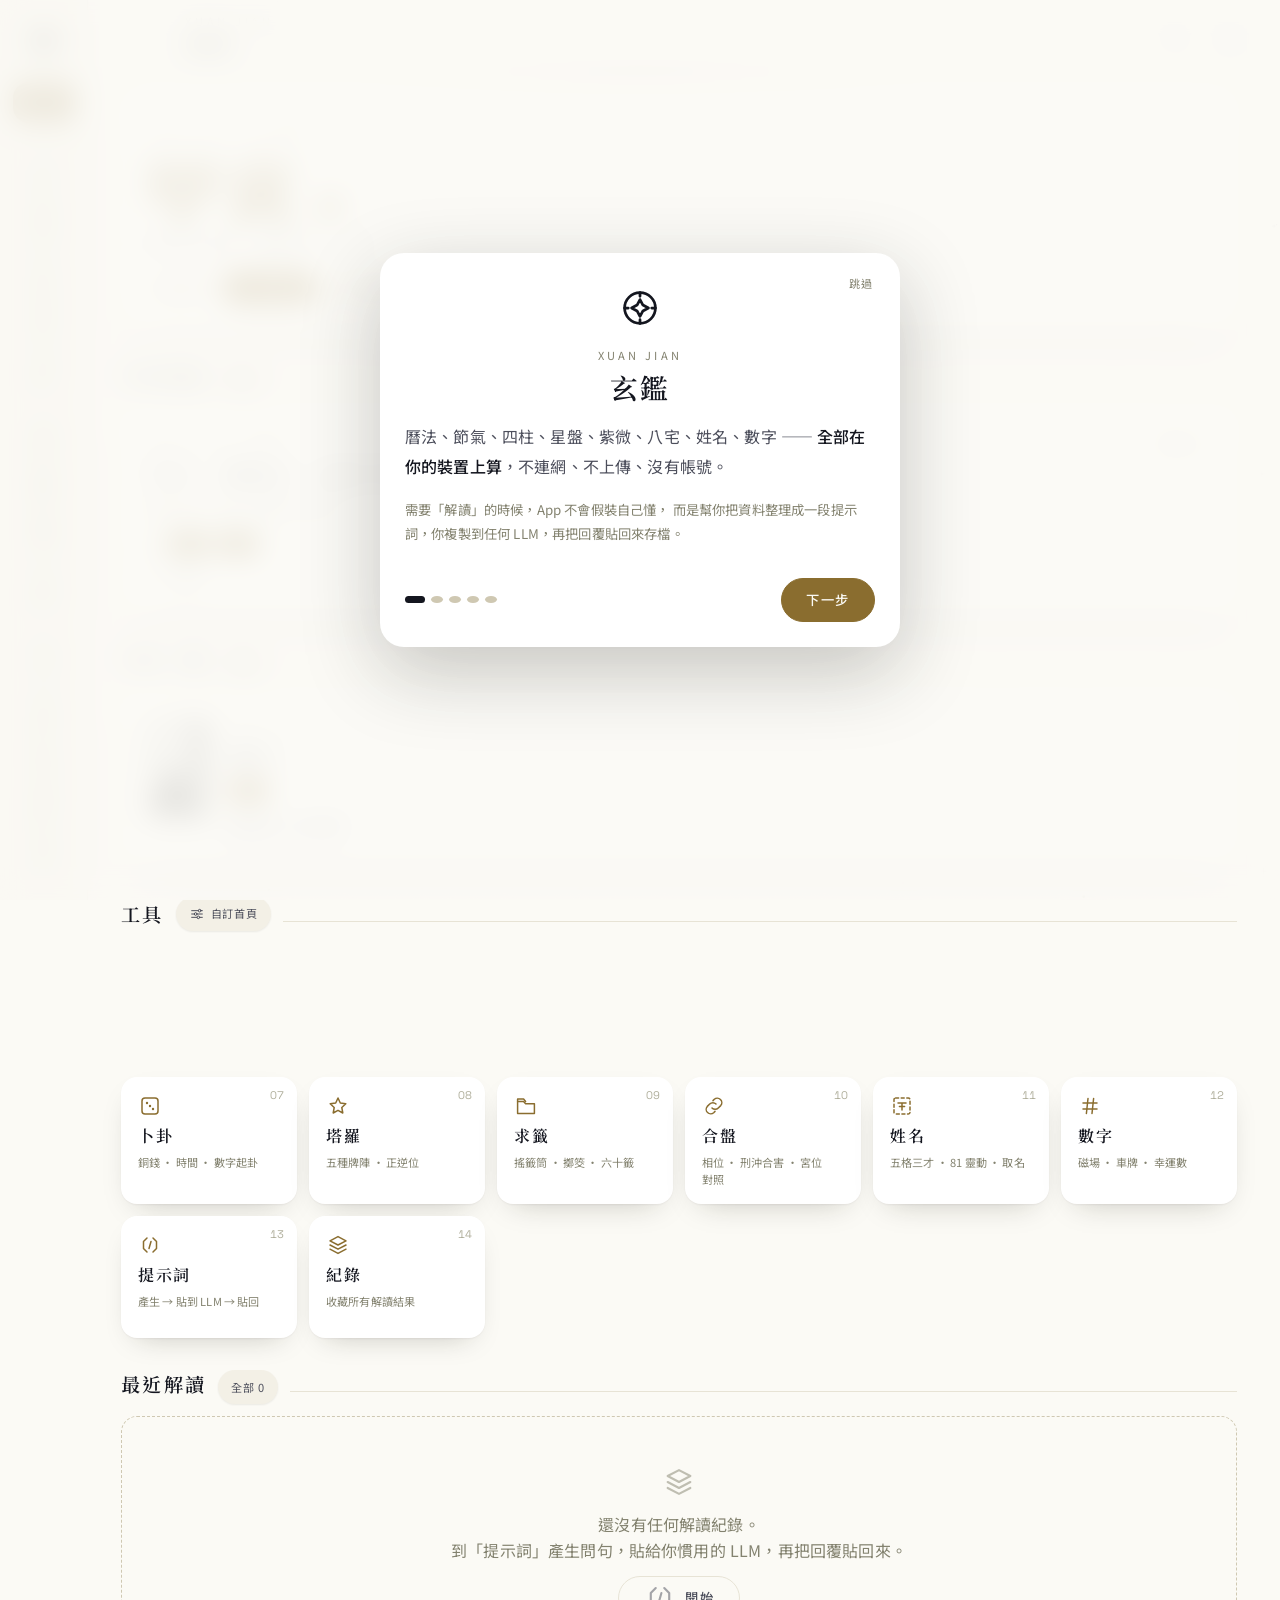
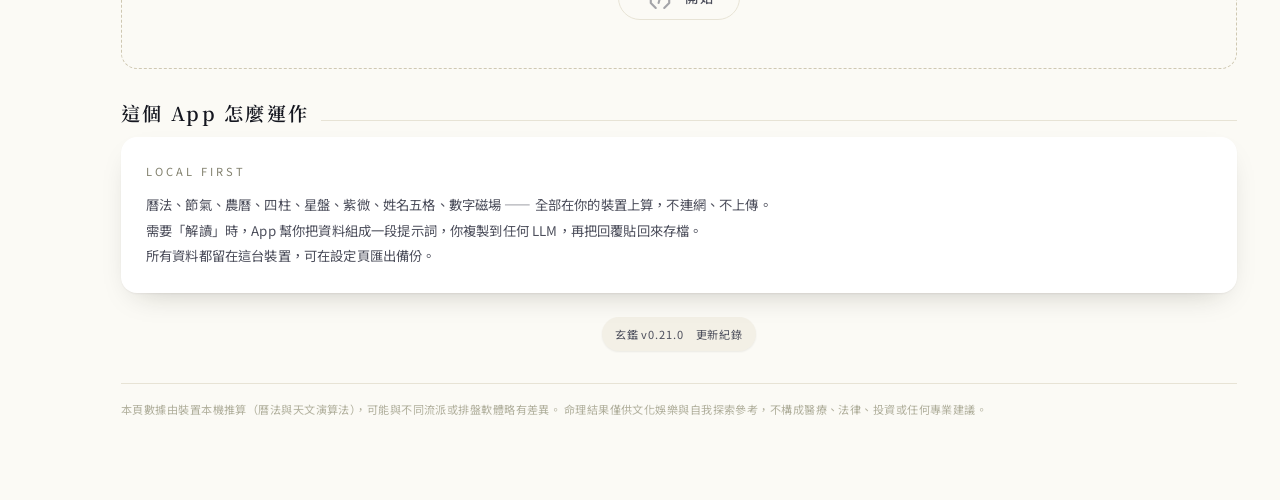
==== commit 2e2df861: "change: 換上鎏金，背景換成會動的星空（v0.21.0） 外觀從六套提案裡選了「鎏金」： 深色是靛藍近黑的底配象牙白的字，淺色是米白紙配墨黑， 重點一律上金（深色淡金 #e8d9a8、淺色深金 " ====
--- a/index.html
+++ b/index.html
@@ -5,8 +5,8 @@
 <meta name="viewport" content="width=device-width, initial-scale=1, viewport-fit=cover, maximum-scale=5">
 <title>玄鑑 — 命理工具箱</title>
 <meta name="description" content="離線可用的命理 PWA：星盤、紫微、八字、姓名學、數字磁場，並產生提示詞交給外部 LLM 解讀。">
-<meta name="theme-color" content="#0a0a0a" media="(prefers-color-scheme: dark)">
-<meta name="theme-color" content="#ffffff" media="(prefers-color-scheme: light)">
+<meta name="theme-color" content="#060810" media="(prefers-color-scheme: dark)">
+<meta name="theme-color" content="#fbfaf5" media="(prefers-color-scheme: light)">
 <meta name="color-scheme" content="dark light">
 <meta name="apple-mobile-web-app-capable" content="yes">
 <meta name="apple-mobile-web-app-status-bar-style" content="black-translucent">
@@ -45,6 +45,7 @@
     <p class="boot__text">玄鑑</p>
   </div>
 
+  <canvas class="sky" id="sky" aria-hidden="true"></canvas>
   <div class="grain" aria-hidden="true"></div>
   <div class="spot" aria-hidden="true"></div>
 
--- a/styles/tokens.css
+++ b/styles/tokens.css
@@ -1,4 +1,13 @@
-/* ── 設計代幣：純黑白單色系統 ───────────────────────────── */
+/* ── 設計代幣：鎏金（靛黑 × 一個金）──────────────────────
+   原本是純黑白。v0.21.0 起改成「黑白＋一個金」：
+   底是靛藍近黑、字是象牙白，重點（啟用狀態、主要按鈕、圖示、分數環）上金。
+   這是刻意破掉「只有黑白」那條規矩 —— 星辰主題配金，
+   跟塔羅牌背與抽牌儀式是同一個世界。彩度只有這一個，不再多加第二個顏色。
+
+   區塊一律不畫框（--edge 永遠透明）：
+   ・深色靠底色深淺分層（bg → surface → surface-2 三階）
+   ・淺色靠陰影分層（--lift / --lift-sm；深色下兩者皆為 none）
+   --line 只留給「分隔線」用 —— 區段標題後的那一條、表格線、格線間隙。 */
 :root {
   --font-scale: 1;
 
@@ -30,41 +39,56 @@
   --shell-max: 1180px;
 }
 
-/* 深色（預設）：黑底白字 */
+/* 深色（預設）：靛黑底、象牙白字、淡金重點 */
 :root[data-theme="dark"] {
-  --bg:      #0a0a0a;
-  --bg-2:    #101011;
-  --surface: #141415;
-  --surface-2:#1b1b1d;
-  --line:    #2a2a2d;
-  --line-2:  #3d3d42;
-  --ink:     #fafafa;
-  --ink-2:   #b6b6ba;
-  --ink-3:   #78787e;
-  --ink-4:   #4c4c52;
-  --invert-bg: #fafafa;
-  --invert-ink:#0a0a0a;
-  --glow:    rgba(255,255,255,.085);
-  --shadow:  0 1px 0 rgba(255,255,255,.05), 0 18px 40px -22px rgba(0,0,0,.9);
-  --grain-op: .045;
+  --bg:      #060810;
+  --bg-2:    #0a0e1a;
+  --surface: #0d1120f0;      /* 帶一點透明：星空從區塊底下若隱若現 */
+  --surface-2:#151b2ef2;
+  --field:   #151b2e;
+  --line:    #1d2337;
+  --line-2:  #2a3350;
+  --edge:    transparent;
+  --ink:     #f0ecdf;
+  --ink-2:   #a6a293;
+  --ink-3:   #6d6a5e;
+  --ink-4:   #464438;
+  --accent:  #e8d9a8;
+  --accent-ink: #0d1120;
+  --invert-bg: var(--accent);
+  --invert-ink: var(--accent-ink);
+  --star:    232 217 168;
+  --glow:    rgba(232,217,168,.075);
+  --lift:    none;
+  --lift-sm: none;
+  --shadow:  0 1px 0 rgba(232,217,168,.06), 0 18px 40px -22px rgba(0,0,0,.95);
+  --grain-op: .05;
 }
 
-/* 淺色：白底黑字 */
+/* 淺色：米白紙、墨黑字、深金重點。
+   淺色背景上的明度差太微弱，所以這裡改用陰影把區塊抬起來。 */
 :root[data-theme="light"] {
-  --bg:      #ffffff;
-  --bg-2:    #f6f6f5;
+  --bg:      #fbfaf5;
+  --bg-2:    #f3f0e6;
   --surface: #ffffff;
-  --surface-2:#f2f2f1;
-  --line:    #e3e3e1;
-  --line-2:  #c9c9c6;
-  --ink:     #0a0a0a;
-  --ink-2:   #434345;
-  --ink-3:   #78787e;
-  --ink-4:   #a8a8ac;
-  --invert-bg: #0a0a0a;
-  --invert-ink:#fafafa;
-  --glow:    rgba(0,0,0,.055);
-  --shadow:  0 1px 0 rgba(0,0,0,.03), 0 18px 36px -24px rgba(0,0,0,.35);
+  --surface-2:#f3f0e6;
+  --field:   #f6f4ec;
+  --line:    #e7e3d5;
+  --line-2:  #cfc8b2;
+  --edge:    transparent;
+  --ink:     #14161f;
+  --ink-2:   #4d4f5c;
+  --ink-3:   #83826f;
+  --ink-4:   #b0af9c;
+  --accent:  #8a6d2f;
+  --accent-ink: #fbfaf5;
+  --invert-bg: var(--accent);
+  --invert-ink: var(--accent-ink);
+  --star:    160 132 70;
+  --glow:    rgba(138,109,47,.07);
+  --lift:    0 1px 2px rgba(30,28,15,.05), 0 12px 30px -16px rgba(30,28,15,.28);
+  --lift-sm: 0 1px 2px rgba(30,28,15,.07);
+  --shadow:  0 1px 2px rgba(30,28,15,.06), 0 18px 36px -24px rgba(30,28,15,.35);
   --grain-op: .03;
 }
 
--- a/styles/base.css
+++ b/styles/base.css
@@ -40,7 +40,7 @@
   overflow-x: hidden;
   overscroll-behavior-y: none;
   transition: background var(--dur-3) var(--ease), color var(--dur-3) var(--ease);
-  padding-bottom: calc(84px + env(safe-area-inset-bottom));
+  padding-bottom: calc(86px + env(safe-area-inset-bottom));   /* 讓開底部導覽列 */
 }
 
 h1, h2, h3, h4 { font-family: var(--font-display); font-weight: 600; line-height: 1.25; letter-spacing: .02em; }
@@ -64,6 +64,15 @@
 * { scrollbar-width: thin; scrollbar-color: var(--line-2) transparent; }
 *::-webkit-scrollbar { width: 8px; height: 8px; }
 *::-webkit-scrollbar-thumb { background: var(--line-2); border-radius: 99px; }
+
+/* 星空層：固定滿版，所有內容都在它上面。
+   canvas 自己畫會動的東西，這裡只負責定位與「什麼時候該不見」。 */
+.sky {
+  position: fixed; inset: 0; width: 100%; height: 100%;
+  z-index: 0; pointer-events: none;
+  contain: layout paint;
+}
+:root[data-sky="off"] .sky { display: none; }
 
 /* 質感層：顆粒 + 指標光暈 */
 .grain {
--- a/styles/motion.css
+++ b/styles/motion.css
@@ -200,3 +200,49 @@
 }
 .seg__ind[hidden] { display: none; }
 .seg:has(.seg__ind) button[aria-pressed="true"] { background: transparent; }
+
+/* ── 命盤特效 ─────────────────────────────────────────
+   全部掛在 .wheel--fx / .zw--fx 之下，設定關閉時連 class 都不會加，
+   等於零成本。另外尊重 prefers-reduced-motion 與全域的動畫強度設定。 */
+.wheel .w-veil { color: var(--ink); }
+.wheel .w-glow { fill: none; stroke: var(--ink); stroke-width: 6; opacity: .07; }
+.wheel .w-asp { stroke: var(--ink); stroke-width: 1; opacity: var(--o, .3); }
+.wheel .w-asp.is-hard { stroke-dasharray: 3 4; }
+.wheel .w-planet { transform-box: fill-box; transform-origin: center; }
+
+.wheel--fx .w-ring { animation: w-ring-in 900ms var(--ease-out) both; }
+.wheel--fx .w-sign { animation: w-fade-in 600ms var(--ease-out) both; animation-delay: calc(360ms + var(--i, 0) * 34ms); }
+.wheel--fx .w-asp { animation: w-asp-in 900ms var(--ease-out) both; animation-delay: calc(700ms + var(--i, 0) * 45ms); }
+.wheel--fx .w-planet { animation: w-planet-in 620ms var(--spring) both; animation-delay: calc(820ms + var(--i, 0) * 62ms); }
+.wheel--fx .w-glow { animation: w-glow-pulse 5.5s ease-in-out infinite; animation-delay: calc(var(--i, 0) * 420ms); }
+.wheel--fx .w-ticks[data-spin] { animation: w-spin 240s linear infinite; }
+
+@keyframes w-ring-in { from { opacity: 0; transform: scale(.94); transform-origin: 200px 200px; } }
+@keyframes w-fade-in { from { opacity: 0; } }
+@keyframes w-asp-in { from { opacity: 0; stroke-dasharray: 0 999; } }
+@keyframes w-planet-in { from { opacity: 0; transform: scale(.4); } }
+@keyframes w-glow-pulse { 0%, 100% { opacity: .05; } 50% { opacity: .16; } }
+@keyframes w-spin { to { transform: rotate(360deg); } }
+
+/* 紫微：宮格依序浮現、命宮三方四正發亮 */
+.zw--fx .zw__cell { animation: zw-cell-in 520ms var(--ease-out) both; animation-delay: calc(var(--i, 0) * 38ms); }
+.zw--fx .zw__cell.is-life { animation-delay: 0ms; }
+.zw--fx .zw__cell.is-tri::after {
+  content: ""; position: absolute; inset: 0; pointer-events: none;
+  box-shadow: inset 0 0 0 1px var(--ink-3);
+  animation: zw-tri-in 700ms var(--ease-out) both; animation-delay: 640ms;
+}
+.zw--fx .zw__center { animation: zw-center-in 800ms var(--ease-out) both; animation-delay: 420ms; }
+.zw--fx .s-main { animation: zw-star-in 500ms var(--ease-out) both; animation-delay: calc(560ms + var(--i, 0) * 26ms); }
+
+@keyframes zw-cell-in { from { opacity: 0; transform: translate3d(0, 10px, 0); } }
+@keyframes zw-tri-in { from { opacity: 0; } to { opacity: 1; } }
+@keyframes zw-center-in { from { opacity: 0; letter-spacing: .5em; } }
+@keyframes zw-star-in { from { opacity: 0; filter: blur(2px); } }
+
+/* 動畫關閉或系統要求減少動態時，一律只留靜態結果 */
+:root[data-motion="off"] .wheel--fx *,
+:root[data-motion="off"] .zw--fx * { animation: none !important; }
+@media (prefers-reduced-motion: reduce) {
+  .wheel--fx *, .zw--fx * { animation: none !important; }
+}
--- a/styles/components.css
+++ b/styles/components.css
@@ -23,7 +23,8 @@
 .iconbtn {
   display: grid; place-items: center; position: relative; isolation: isolate;
   width: var(--tap); height: var(--tap); flex: none;
-  border: 1px solid var(--line); border-radius: var(--r-full); color: var(--ink);
+  border: 1px solid var(--edge); box-shadow: var(--lift-sm); border-radius: var(--r-full);
+  background: var(--surface); color: var(--ink);
   transition: transform var(--dur-2) var(--spring), background var(--dur-2) var(--ease), border-color var(--dur-2) var(--ease);
 }
 .iconbtn:active { transform: scale(.9); }
@@ -31,36 +32,38 @@
 .iconbtn svg { width: 20px; height: 20px; }
 
 /* 底部 Tab（手機） */
-.tabbar {
-  position: fixed; left: 50%; bottom: calc(env(safe-area-inset-bottom) + 10px); z-index: 30;
-  transform: translateX(-50%);
+/* 底部導覽（手機）─────────────────────────────────
+   就是一條橫條：四個分類平均排開，首頁擺正中間。
+   點一下分類會叫出停在畫面上的選單（見 navmenu.js）。 */
+.dock {
+  position: fixed; left: 50%; bottom: calc(env(safe-area-inset-bottom) + 10px); z-index: 45;
+  transform: translateX(-50%) translateZ(0);
   display: flex; align-items: center; gap: 2px;
-  padding: 5px; border: 1px solid var(--line); border-radius: var(--r-full);
+  padding: 5px; border: 1px solid var(--edge); box-shadow: var(--lift); border-radius: var(--r-full);
   background: color-mix(in srgb, var(--bg) 96%, transparent);
   box-shadow: var(--shadow);
-  max-width: calc(100vw - 20px); overflow-x: auto; scrollbar-width: none;
-  overscroll-behavior-x: contain;
-  transform: translateX(-50%) translateZ(0);
+  max-width: calc(100vw - 20px);
 }
 @media (hover: hover) and (pointer: fine) {
-  .tabbar { background: color-mix(in srgb, var(--bg) 78%, transparent); backdrop-filter: blur(18px) saturate(1.3); }
-}
-.tabbar::-webkit-scrollbar { display: none; }
-.tabbar__ind {
-  position: absolute; top: 5px; height: calc(100% - 10px); border-radius: var(--r-full);
-  background: var(--invert-bg); z-index: 0;
-  transition: transform var(--dur-4) var(--spring), width var(--dur-4) var(--spring), opacity var(--dur-2);
-}
+  .dock { background: color-mix(in srgb, var(--bg) 80%, transparent); backdrop-filter: blur(18px) saturate(1.3); }
+}
+.dock .tab { color: var(--ink-3); }
+/* 「你在這一類」跟「這一類的選單開著」要分得出來：
+   前者亮起來但仍是底色，後者整顆反白 —— 兩個都反白會分不清楚。 */
+.dock__cat[aria-current="page"],
+.dock__home[aria-current="page"] { background: var(--surface-2); color: var(--ink); }
+.dock__cat[aria-expanded="true"] { background: var(--invert-bg); color: var(--invert-ink); }
+.dock__cat[aria-expanded="true"] span { color: var(--invert-ink); }
 .tab {
   position: relative; z-index: 1; isolation: isolate; display: grid; place-items: center; gap: 1px;
-  min-width: 52px; height: 50px; padding-inline: 7px; border-radius: var(--r-full);
-  color: var(--ink-3); transition: color var(--dur-3) var(--ease), transform var(--dur-2) var(--spring);
+  min-width: 56px; height: 50px; padding-inline: 8px; border-radius: var(--r-full);
+  color: var(--ink-3);
+  transition: color var(--dur-3) var(--ease), background var(--dur-3) var(--ease), transform var(--dur-2) var(--spring);
 }
 .tab:active { transform: scale(.92); }
 .tab svg { width: 21px; height: 21px; }
 .tab span { font-size: 10px; letter-spacing: .12em; }
-.tab[aria-current="page"] { color: var(--invert-ink); }
-@media (min-width: 900px) { .tabbar { display: none; } }
+@media (min-width: 900px) { .dock { display: none; } }
 
 /* 側邊 Rail（桌機） */
 .rail { display: none; }
@@ -81,14 +84,16 @@
   .rail .tab:hover { background: var(--surface-2); color: var(--ink); }
   .rail .tab[aria-current="page"] { background: var(--invert-bg); color: var(--invert-ink); }
   .rail .tab span { font-size: 10px; }
+  /* 側欄照樣把全部頁面列出來（空間夠、滑鼠也快），但順序照分類分段 */
+  .rail__sep { display: block; width: 26px; height: 1px; background: var(--line); margin: var(--sp-2) 0; flex: none; }
 }
 
 /* 卡片 */
 .card {
-  position: relative; border: 1px solid var(--line); border-radius: var(--r-3);
+  position: relative; border: 1px solid var(--edge); box-shadow: var(--lift); border-radius: var(--r-3);
   background: var(--surface); padding: var(--sp-5); overflow: hidden;
 }
-.card--flat { background: transparent; }
+.card--flat { background: var(--bg-2); }
 .card--invert { background: var(--invert-bg); color: var(--invert-ink); border-color: var(--invert-bg); }
 .card__label { font-size: var(--step--2); letter-spacing: .28em; text-transform: uppercase; color: var(--ink-3); }
 .card--invert .card__label { color: color-mix(in srgb, var(--invert-ink) 60%, transparent); }
@@ -136,7 +141,7 @@
 .field > label { font-size: var(--step--2); letter-spacing: .2em; text-transform: uppercase; color: var(--ink-3); }
 .input, .select, .textarea {
   width: 100%; min-height: var(--tap); padding: 10px var(--sp-4);
-  border: 1px solid var(--line); border-radius: var(--r-2); background: var(--surface);
+  border: 1px solid var(--edge); box-shadow: var(--lift-sm); border-radius: var(--r-2); background: var(--field);
   transition: border-color var(--dur-2) var(--ease), background var(--dur-2) var(--ease), box-shadow var(--dur-2) var(--ease);
 }
 .input:focus, .select:focus, .textarea:focus {
@@ -149,7 +154,7 @@
   background-position: right 20px center, right 14px center; background-size: 6px 6px; background-repeat: no-repeat; }
 
 /* 分段切換 */
-.seg { display: inline-flex; position: relative; padding: 3px; border: 1px solid var(--line); border-radius: var(--r-full); background: var(--surface); }
+.seg { display: inline-flex; position: relative; padding: 3px; border: 1px solid var(--edge); box-shadow: var(--lift-sm); border-radius: var(--r-full); background: var(--field); }
 .seg__ind { position: absolute; top: 3px; height: calc(100% - 6px); border-radius: var(--r-full); background: var(--invert-bg); transition: transform var(--dur-3) var(--spring), width var(--dur-3) var(--spring); }
 .seg button {
   position: relative; z-index: 1; min-height: 34px; padding: 0 var(--sp-4);
@@ -168,14 +173,15 @@
 /* 晶片 */
 .chip {
   display: inline-flex; align-items: center; gap: 6px; min-height: 34px; padding: 0 var(--sp-3);
-  border: 1px solid var(--line); border-radius: var(--r-full);
+  border: 1px solid var(--edge); box-shadow: var(--lift-sm); border-radius: var(--r-full);
+  background: var(--surface-2);
   font-size: var(--step--2); letter-spacing: .08em; color: var(--ink-2);
   transition: all var(--dur-2) var(--ease);
 }
 .chip svg { width: 16px; height: 16px; flex: none; }
 .chip[aria-pressed="true"], .chip.is-on { background: var(--invert-bg); color: var(--invert-ink); border-color: var(--invert-bg); }
 .chip[disabled] { opacity: .35; pointer-events: none; }
-@media (hover: hover) { .chip:hover { border-color: var(--line-2); } }
+@media (hover: hover) { .chip:hover { color: var(--ink); } }
 
 /* 資料列 */
 .kv { display: flex; align-items: baseline; justify-content: space-between; gap: var(--sp-4); padding: 11px 0; border-bottom: 1px dashed var(--line); }
@@ -193,7 +199,7 @@
 
 /* 底部抽屜 */
 .sheet-scrim {
-  position: fixed; inset: 0; z-index: 40;
+  position: fixed; inset: 0; z-index: 50;
   background: color-mix(in srgb, var(--bg) 82%, transparent);
   opacity: 0; transition: opacity var(--dur-2) var(--ease);
 }
@@ -205,10 +211,10 @@
   /* 用 margin-inline 置中，不要用 left:50% + translateX(-50%)：
      那會讓開場動畫的 transform 同時補間 X 與 Y，抽屜變成從右下角斜著滑進來。
      transform 保留給動畫獨佔。 */
-  position: fixed; left: 0; right: 0; bottom: 0; z-index: 41;
+  position: fixed; left: 0; right: 0; bottom: 0; z-index: 51;
   width: min(620px, 100%); margin-inline: auto;
   max-height: calc(88svh - var(--kb, 0px)); display: flex; flex-direction: column;
-  background: var(--bg); border: 1px solid var(--line); border-bottom: 0;
+  background: var(--surface); border: 1px solid var(--edge); border-bottom: 0;
   border-radius: var(--r-4) var(--r-4) 0 0; box-shadow: var(--shadow);
   padding-bottom: calc(env(safe-area-inset-bottom) + var(--kb, 0px));
   transform: translate3d(0, 100%, 0);
@@ -225,7 +231,7 @@
 .sheet__body { padding: var(--sp-5); overflow-y: auto; -webkit-overflow-scrolling: touch; overscroll-behavior: contain; }
 
 /* 吐司 */
-.toast-root { position: fixed; left: 50%; bottom: calc(env(safe-area-inset-bottom) + 76px); z-index: 60; transform: translateX(-50%); display: grid; gap: var(--sp-2); pointer-events: none; width: max-content; max-width: calc(100vw - 32px); }
+.toast-root { position: fixed; left: 50%; bottom: calc(env(safe-area-inset-bottom) + 80px); z-index: 60; transform: translateX(-50%); display: grid; gap: var(--sp-2); pointer-events: none; width: max-content; max-width: calc(100vw - 32px); }
 @media (min-width: 900px) { .toast-root { bottom: var(--sp-5); } }
 .toast {
   padding: 11px var(--sp-5); border-radius: var(--r-full);
@@ -235,8 +241,44 @@
 }
 .toast.is-out { animation: toast-in var(--dur-2) var(--ease-in) reverse both; }
 
+/* 浮動操作列 ─────────────────────────────────────
+   提示詞很長，最常用的「複製」卻壓在預覽底下 ——
+   要用就得先捲到底。把它浮起來，捲到哪都按得到。
+
+   位置在分頁列正上方；桌機沒有分頁列，就貼著視窗底部。
+   有這條列的時候，Toast 與頁面底部留白都要跟著讓位，
+   用 :has() 判斷，不必在 JS 那邊記得加減 class。 */
+.fabbar {
+  position: fixed; left: 50%; z-index: 28;
+  bottom: calc(env(safe-area-inset-bottom) + 80px);
+  transform: translateX(-50%) translateZ(0);
+  display: flex; align-items: center; gap: 6px;
+  padding: 6px; border: 1px solid var(--edge); box-shadow: var(--lift); border-radius: var(--r-full);
+  background: color-mix(in srgb, var(--bg) 96%, transparent);
+  box-shadow: var(--shadow);
+  max-width: calc(100vw - 20px);
+  animation: fab-in var(--dur-4) var(--ease-out) both;
+}
+@supports (backdrop-filter: blur(1px)) {
+  /* 比分頁列再不透明一點 —— 這條列蓋在內文上，太透會跟底下的字打架 */
+  .fabbar { background: color-mix(in srgb, var(--bg) 88%, transparent); backdrop-filter: blur(20px) saturate(1.3); }
+}
+@keyframes fab-in { from { opacity: 0; transform: translateX(-50%) translate3d(0, 16px, 0) scale(.96); } }
+.fabbar .btn { height: 46px; white-space: nowrap; padding-inline: var(--sp-4); }
+.fabbar .iconbtn { width: 46px; height: 46px; }
+@media (max-width: 360px) { .fabbar .btn--ghost span { display: none; } .fabbar .btn--ghost { padding-inline: 13px; } }
+@media (min-width: 900px) { .fabbar { bottom: var(--sp-5); } }
+
+/* 讓位：頁面底部留白、Toast 都要避開這條列 */
+body:has(.fabbar) { padding-bottom: calc(156px + env(safe-area-inset-bottom)); }
+body:has(.fabbar) .toast-root { bottom: calc(env(safe-area-inset-bottom) + 150px); }
+@media (min-width: 900px) {
+  body:has(.fabbar) { padding-bottom: calc(var(--sp-6) + 74px); }
+  body:has(.fabbar) .toast-root { bottom: calc(var(--sp-5) + 66px); }
+}
+
 /* 空狀態 */
-.empty { display: grid; justify-items: center; gap: var(--sp-3); padding: var(--sp-7) var(--sp-4); text-align: center; border: 1px dashed var(--line); border-radius: var(--r-3); color: var(--ink-3); }
+.empty { display: grid; justify-items: center; gap: var(--sp-3); padding: var(--sp-7) var(--sp-4); text-align: center; border: 1px dashed var(--line-2); border-radius: var(--r-3); color: var(--ink-3); }
 .empty svg { width: 34px; height: 34px; opacity: .5; }
 
 /* 免責 */
@@ -258,3 +300,105 @@
   border: 2px solid var(--bg); box-shadow: 0 0 0 1px var(--line-2);
 }
 input[type="range"]:active::-webkit-slider-thumb { transform: scale(1.18); }
+
+/* ── 步驟清單（安裝指引與新手教學共用） ───────────── */
+.steps { display: grid; gap: 8px; margin-top: var(--sp-2); list-style: none; }
+.step { display: grid; grid-template-columns: auto auto 1fr; align-items: center; gap: var(--sp-3); }
+.step__n {
+  width: 22px; height: 22px; display: grid; place-items: center; flex: none;
+  border-radius: 50%; background: var(--invert-bg); color: var(--invert-ink);
+  font-size: 11px; line-height: 1;
+}
+.step__i { display: grid; place-items: center; width: 22px; }
+.step__i svg { width: 18px; height: 18px; color: var(--ink-2); }
+.step__t { font-size: var(--step--1); line-height: 1.7; color: var(--ink-2); }
+.step__t b { color: var(--ink); font-weight: 500; }
+
+.foldout { border-top: 1px solid var(--line); padding-top: var(--sp-3); }
+.foldout > summary { cursor: pointer; font-size: var(--step--1); color: var(--ink-2); letter-spacing: .04em; list-style: none; }
+.foldout > summary::-webkit-details-marker { display: none; }
+.foldout > summary::before { content: "＋ "; color: var(--ink-3); }
+.foldout[open] > summary::before { content: "－ "; }
+
+/* ── 新手教學 ─────────────────────────────────────── */
+:root.is-touring { overflow: hidden; }
+.tour {
+  position: fixed; inset: 0; z-index: 70;
+  display: grid; place-items: center; padding: var(--sp-4);
+  background: color-mix(in srgb, var(--bg) 88%, transparent);
+  opacity: 0; transition: opacity var(--dur-3) var(--ease-out);
+}
+@supports (backdrop-filter: blur(10px)) {
+  @media (hover: hover) { .tour { backdrop-filter: blur(14px); } }
+}
+.tour.is-in { opacity: 1; }
+.tour.is-out { opacity: 0; }
+.tour__panel {
+  position: relative; width: min(520px, 100%); max-height: 92svh; overflow-y: auto;
+  padding: var(--sp-6) var(--sp-5) var(--sp-5);
+  border: 1px solid var(--edge); box-shadow: var(--lift); border-radius: var(--r-4); background: var(--surface);
+  box-shadow: 0 24px 80px rgb(0 0 0 / .22);
+  animation: tour-in var(--dur-4) var(--ease-out) both;
+}
+@keyframes tour-in { from { opacity: 0; transform: translate3d(0, 18px, 0) scale(.98); } }
+.tour__skip {
+  position: absolute; right: var(--sp-4); top: var(--sp-4);
+  font-size: var(--step--2); letter-spacing: .1em; color: var(--ink-3);
+  padding: 4px 10px; border-radius: var(--r-full);
+}
+.tour__skip:hover { color: var(--ink); background: var(--surface-2); }
+.tour__art { display: grid; place-items: center; margin-bottom: var(--sp-4); }
+.tour__art svg { width: 44px; height: 44px; color: var(--ink); animation: tour-art 700ms var(--spring) both 120ms; }
+@keyframes tour-art { from { opacity: 0; transform: scale(.5) rotate(-12deg); } }
+.tour__eyebrow { font-size: var(--step--2); letter-spacing: .3em; color: var(--ink-3); text-align: center; }
+.tour__title { font-family: var(--font-display); font-size: var(--step-3); letter-spacing: .06em; text-align: center; margin-top: 6px; }
+.tour__body { font-size: var(--step-0); color: var(--ink-2); line-height: 1.9; margin-top: var(--sp-4); }
+.tour__body b, .tour__extra b { color: var(--ink); font-weight: 500; }
+.tour__steps { margin-top: var(--sp-4); }
+.tour__extra { font-size: var(--step--1); color: var(--ink-3); line-height: 1.8; margin-top: var(--sp-4); }
+.tour__action { margin-top: var(--sp-4); }
+.tour__foot { display: flex; align-items: center; justify-content: space-between; gap: var(--sp-3); margin-top: var(--sp-6); flex-wrap: wrap; }
+.tour__dots { display: flex; gap: 6px; }
+.tour__dot { width: 7px; height: 7px; border-radius: 50%; background: var(--line-2); transition: all var(--dur-2) var(--ease); }
+.tour__dot.is-on { background: var(--ink); width: 20px; border-radius: 99px; }
+:root[data-motion="off"] .tour__panel, :root[data-motion="off"] .tour__art svg { animation: none; }
+@media (prefers-reduced-motion: reduce) { .tour__panel, .tour__art svg { animation: none; } }
+.tour__badge { text-align: center; margin-top: var(--sp-3); }
+
+/* 分類選單（點一下分類跳出來，停在畫面上）────────
+   規矩只有一條：看得到哪一項，放開就要選到那一項。 */
+/* 層次：選單(40) < 導覽列(45) < 抽屜(50/51) < Toast(60) < 抽牌儀式(70)。
+   position: fixed 本身就會開一個堆疊脈絡，所以這裡的 z-index 要一次定好，
+   子元素再怎麼調都跳不出這一層。 */
+.navmenu { position: fixed; inset: 0; z-index: 40; touch-action: none; }
+.navmenu__scrim {
+  position: absolute; inset: 0; background: color-mix(in srgb, var(--bg) 58%, transparent);
+  opacity: 0; transition: opacity var(--dur-3) var(--ease);
+}
+@supports (backdrop-filter: blur(1px)) {
+  .navmenu__scrim { backdrop-filter: blur(0px); transition: opacity var(--dur-3) var(--ease), backdrop-filter var(--dur-3) var(--ease); }
+  .navmenu.is-in .navmenu__scrim { backdrop-filter: blur(7px) saturate(.8); }
+}
+.navmenu.is-in .navmenu__scrim { opacity: 1; }
+.navmenu__list { position: absolute; transform: translateX(-50%); display: grid; gap: 4px; }
+.navmenu__i {
+  display: grid; grid-template-columns: 24px 1fr auto; align-items: center; gap: var(--sp-3);
+  height: 46px; padding: 0 var(--sp-4);
+  border: 1px solid var(--edge); box-shadow: var(--lift); border-radius: var(--r-2);
+  background: var(--surface); color: var(--ink); box-shadow: var(--shadow);
+  user-select: none; -webkit-user-drag: none;
+  opacity: 0; transform: translateY(10px) scale(.96);
+  transition: opacity var(--dur-2) var(--ease), transform var(--dur-4) var(--spring),
+              background var(--dur-2) var(--ease), border-color var(--dur-2) var(--ease), color var(--dur-2) var(--ease);
+  transition-delay: calc(var(--i, 0) * 22ms);
+}
+.navmenu.is-in .navmenu__i { opacity: 1; transform: none; }
+.navmenu__i svg { width: 20px; height: 20px; }
+.navmenu__i span { font-size: var(--step--1); letter-spacing: .1em; }
+.navmenu__i em { font-family: var(--font-num); font-style: normal; font-size: 9px; letter-spacing: .14em; color: var(--ink-4); }
+.navmenu__i[aria-current="page"] { border-color: var(--ink-3); }
+.navmenu__i.is-hot {
+  background: var(--invert-bg); color: var(--invert-ink); border-color: var(--invert-bg);
+  transform: scale(1.03);
+}
+.navmenu__i.is-hot em { color: color-mix(in srgb, var(--invert-ink) 55%, transparent); }
--- a/styles/views.css
+++ b/styles/views.css
@@ -1,7 +1,7 @@
 /* ── 各頁面專屬樣式 ────────────────────────────────────── */
 
 /* 首頁主視覺 */
-.hero { position: relative; padding: var(--sp-6) var(--sp-5) var(--sp-5); border: 1px solid var(--line); border-radius: var(--r-4); overflow: hidden; background: var(--surface); }
+.hero { position: relative; padding: var(--sp-6) var(--sp-5) var(--sp-5); border: 1px solid var(--edge); box-shadow: var(--lift); border-radius: var(--r-4); overflow: hidden; background: var(--surface); }
 .hero::before {
   content: ""; position: absolute; inset: 0; opacity: .5; pointer-events: none;
   background-image: radial-gradient(circle at 1px 1px, var(--line-2) 1px, transparent 0);
@@ -9,7 +9,7 @@
   mask-image: radial-gradient(120% 90% at 85% -10%, #000, transparent 72%);
 }
 .hero__date { font-size: var(--step--2); letter-spacing: .3em; color: var(--ink-3); text-transform: uppercase; }
-.hero__gz { font-family: var(--font-display); font-weight: 900; font-size: clamp(2.6rem, 13vw, 4.6rem); line-height: 1; letter-spacing: .06em; margin: var(--sp-3) 0 var(--sp-2); }
+.hero__gz { font-family: var(--font-display); font-weight: 900; font-size: clamp(2.6rem, 13vw, 4.6rem); line-height: 1; letter-spacing: .06em; margin: var(--sp-3) 0 var(--sp-2); color: var(--accent); }
 .hero__gz span { display: inline-block; animation: gz-in var(--dur-5) var(--ease-out) both; animation-delay: calc(var(--i) * 70ms); }
 @keyframes gz-in { from { opacity: 0; transform: translate3d(0, 26px, 0) rotate(-5deg); } }
 .hero__sub { color: var(--ink-2); font-size: var(--step--1); letter-spacing: .1em; }
@@ -18,10 +18,10 @@
 .tile {
   position: relative; display: grid; gap: var(--sp-2); align-content: start;
   padding: var(--sp-4); min-height: 122px;
-  border: 1px solid var(--line); border-radius: var(--r-3); background: var(--surface);
+  border: 1px solid var(--edge); box-shadow: var(--lift); border-radius: var(--r-3); background: var(--surface);
   text-align: left; overflow: hidden;
 }
-.tile svg { width: 24px; height: 24px; color: var(--ink); }
+.tile svg { width: 24px; height: 24px; color: var(--accent); }
 .tile h3 { font-size: var(--step-0); letter-spacing: .1em; }
 .tile p { font-size: var(--step--2); color: var(--ink-3); line-height: 1.5; }
 .tile__idx { position: absolute; right: var(--sp-3); top: var(--sp-2); font-family: var(--font-num); font-size: var(--step--2); color: var(--ink-4); }
@@ -37,20 +37,20 @@
 .wheel .w-anim { animation: wheel-draw 1.2s var(--ease-out) both; }
 @keyframes wheel-draw { from { stroke-dashoffset: 1200; opacity: 0; } }
 
-.signcard { display: grid; gap: 2px; padding: var(--sp-4); border: 1px solid var(--line); border-radius: var(--r-3); background: var(--surface); }
+.signcard { display: grid; gap: 2px; padding: var(--sp-4); border: 1px solid var(--edge); box-shadow: var(--lift); border-radius: var(--r-3); background: var(--surface); }
 .signcard b { font-family: var(--font-display); font-size: var(--step-2); font-weight: 600; letter-spacing: .06em; }
 .signcard small { font-size: var(--step--2); color: var(--ink-3); letter-spacing: .16em; text-transform: uppercase; }
 .signcard .deg { font-family: var(--font-num); font-size: var(--step--1); color: var(--ink-2); }
 
 /* 四柱 */
 .pillars { display: grid; grid-template-columns: repeat(4, 1fr); gap: var(--sp-2); }
-.pillar { display: grid; gap: 4px; justify-items: center; padding: var(--sp-3) var(--sp-2); border: 1px solid var(--line); border-radius: var(--r-2); background: var(--surface); }
+.pillar { display: grid; gap: 4px; justify-items: center; padding: var(--sp-3) var(--sp-2); border: 1px solid var(--edge); box-shadow: var(--lift); border-radius: var(--r-2); background: var(--surface); }
 .pillar small { font-size: var(--step--2); letter-spacing: .2em; color: var(--ink-3); }
 .pillar b { font-family: var(--font-display); font-size: clamp(1.4rem, 6vw, 2rem); font-weight: 600; line-height: 1.1; }
 .pillar em { font-style: normal; font-size: var(--step--2); color: var(--ink-3); }
 
 /* 紫微命盤 */
-.zw { display: grid; grid-template-columns: repeat(4, 1fr); grid-auto-rows: minmax(86px, auto); gap: 1px; background: var(--line); border: 1px solid var(--line); border-radius: var(--r-2); overflow: hidden; }
+.zw { display: grid; grid-template-columns: repeat(4, 1fr); grid-auto-rows: minmax(86px, auto); gap: 1px; background: var(--line); border: 1px solid var(--edge); box-shadow: var(--lift); border-radius: var(--r-2); overflow: hidden; }
 .zw__cell { position: relative; background: var(--surface); padding: 6px 7px; display: flex; flex-direction: column; gap: 3px; min-width: 0; transition: background var(--dur-2) var(--ease); }
 .zw__cell.is-life { background: var(--surface-2); box-shadow: inset 0 0 0 2px var(--ink); }
 .zw__cell.is-active { background: var(--invert-bg); color: var(--invert-ink); }
@@ -69,10 +69,10 @@
 /* 姓名五格 */
 .wuge { display: grid; grid-template-columns: auto 1fr auto; gap: var(--sp-3); align-items: center; }
 .wuge__chars { display: grid; gap: 6px; }
-.wuge__char { display: grid; place-items: center; width: 58px; height: 58px; border: 1px solid var(--line); border-radius: var(--r-2); background: var(--surface); font-family: var(--font-display); font-size: var(--step-3); position: relative; }
+.wuge__char { display: grid; place-items: center; width: 58px; height: 58px; border: 1px solid var(--edge); box-shadow: var(--lift); border-radius: var(--r-2); background: var(--surface); font-family: var(--font-display); font-size: var(--step-3); position: relative; }
 .wuge__char i { position: absolute; right: 3px; bottom: 1px; font-style: normal; font-family: var(--font-num); font-size: 10px; color: var(--ink-3); }
 .wuge__lines { display: grid; gap: 6px; }
-.gebox { display: flex; align-items: center; justify-content: space-between; gap: var(--sp-3); padding: 9px var(--sp-3); border: 1px solid var(--line); border-radius: var(--r-2); background: var(--surface); }
+.gebox { display: flex; align-items: center; justify-content: space-between; gap: var(--sp-3); padding: 9px var(--sp-3); border: 1px solid var(--edge); box-shadow: var(--lift); border-radius: var(--r-2); background: var(--surface); }
 .gebox b { font-family: var(--font-num); font-size: var(--step-1); }
 .gebox small { font-size: var(--step--2); letter-spacing: .16em; color: var(--ink-3); }
 
@@ -83,10 +83,10 @@
 
 /* 數字 */
 .digits { display: flex; flex-wrap: wrap; gap: 4px; }
-.digit { display: grid; place-items: center; width: 40px; height: 48px; border: 1px solid var(--line); border-radius: var(--r-2); background: var(--surface); font-family: var(--font-num); font-size: var(--step-1); transition: transform var(--dur-2) var(--spring); }
+.digit { display: grid; place-items: center; width: 40px; height: 48px; border: 1px solid var(--edge); box-shadow: var(--lift); border-radius: var(--r-2); background: var(--surface); font-family: var(--font-num); font-size: var(--step-1); transition: transform var(--dur-2) var(--spring); }
 .digit.is-hot { background: var(--invert-bg); color: var(--invert-ink); border-color: var(--invert-bg); }
 .pairs { display: grid; gap: 6px; }
-.pair { display: grid; grid-template-columns: 54px 1fr auto; align-items: center; gap: var(--sp-3); padding: 9px var(--sp-3); border: 1px solid var(--line); border-radius: var(--r-2); background: var(--surface); }
+.pair { display: grid; grid-template-columns: 54px 1fr auto; align-items: center; gap: var(--sp-3); padding: 9px var(--sp-3); border: 1px solid var(--edge); box-shadow: var(--lift); border-radius: var(--r-2); background: var(--surface); }
 .pair__n { font-family: var(--font-num); font-size: var(--step-1); }
 .pair__bar { height: 3px; border-radius: 99px; background: var(--line); overflow: hidden; }
 .pair__bar i { display: block; height: 100%; background: var(--ink); width: 0; transition: width var(--dur-5) var(--ease-out); }
@@ -94,14 +94,15 @@
 .dial { display: grid; place-items: center; }
 .dial svg { transform: rotate(-90deg); width: 128px; height: 128px; }
 .dial__track { fill: none; stroke: var(--line); stroke-width: 7; }
-.dial__value { fill: none; stroke: var(--ink); stroke-width: 7; stroke-linecap: round; }
+.dial__value { fill: none; stroke: var(--dial-c, var(--accent)); stroke-width: 7; stroke-linecap: round; }
+:root[data-theme="dark"] .dial__value { stroke: var(--dial-cd, var(--accent)); }
 .dial__num { margin-top: -84px; margin-bottom: 40px; font-family: var(--font-num); font-size: var(--step-4); font-weight: 500; }
 
 /* 提示詞產生器 */
 .pb { display: grid; gap: var(--sp-4); }
 @media (min-width: 1000px) { .pb { grid-template-columns: 340px 1fr; align-items: start; } .pb__preview { position: sticky; top: 96px; } }
 @media (max-width: 999px) { #tpl-list { max-height: 44svh; overflow-y: auto; padding-right: 4px; } }
-.tmpl { display: grid; gap: 3px; padding: var(--sp-3) var(--sp-4); border: 1px solid var(--line); border-radius: var(--r-2); background: var(--surface); text-align: left; width: 100%; }
+.tmpl { display: grid; gap: 3px; padding: var(--sp-3) var(--sp-4); border: 1px solid var(--edge); box-shadow: var(--lift); border-radius: var(--r-2); background: var(--surface); text-align: left; width: 100%; }
 .tmpl[aria-pressed="true"] { border-color: var(--ink); box-shadow: inset 3px 0 0 var(--ink); }
 .tmpl b { font-size: var(--step-0); font-family: var(--font-display); letter-spacing: .06em; }
 .tmpl small { font-size: var(--step--2); color: var(--ink-3); line-height: 1.5; }
@@ -110,13 +111,22 @@
 .varpad button:hover { background: var(--invert-bg); color: var(--invert-ink); border-style: solid; }
 .preview {
   white-space: pre-wrap; word-break: break-word; font-family: var(--font-num); font-size: var(--step--1);
-  line-height: 1.75; letter-spacing: 0; padding: var(--sp-4); border: 1px solid var(--line);
+  line-height: 1.75; letter-spacing: 0; padding: var(--sp-4); border: 1px solid var(--edge); box-shadow: var(--lift);
   border-radius: var(--r-2); background: var(--bg-2); max-height: 54svh; overflow: auto; overscroll-behavior: contain;
 }
 .counter { font-family: var(--font-num); font-size: var(--step--2); color: var(--ink-3); }
 
+/* QR ——────────────────────────────────────────────
+   刻意不跟著深色主題反轉：黑底白碼雖然多數掃描器讀得出來，
+   但不是全部，而這張圖的唯一用途就是被掃。 */
+.qrbox { display: grid; place-items: center; gap: var(--sp-3); padding: var(--sp-4); background: #fff; border: 1px solid var(--line-2); border-radius: var(--r-2); }
+.qr { width: min(58vw, 232px); height: auto; display: block; }
+.qrbox small { color: #555; font-size: var(--step--2); font-family: var(--font-num); letter-spacing: .04em; }
+.qrbox.is-fail { background: var(--bg-2); }
+.qrbox.is-fail small { color: var(--ink-3); }
+
 /* 紀錄 */
-.rec { display: grid; gap: 6px; padding: var(--sp-4); border: 1px solid var(--line); border-radius: var(--r-3); background: var(--surface); text-align: left; width: 100%; }
+.rec { display: grid; gap: 6px; padding: var(--sp-4); border: 1px solid var(--edge); box-shadow: var(--lift); border-radius: var(--r-3); background: var(--surface); text-align: left; width: 100%; }
 .rec__meta { display: flex; gap: var(--sp-2); flex-wrap: wrap; font-size: var(--step--2); color: var(--ink-3); font-family: var(--font-num); }
 .rec__body { font-size: var(--step--1); color: var(--ink-2); display: -webkit-box; -webkit-line-clamp: 3; -webkit-box-orient: vertical; overflow: hidden; }
 .md h1,.md h2,.md h3 { margin: var(--sp-4) 0 var(--sp-2); }
@@ -130,7 +140,7 @@
 .md th, .md td { border: 1px solid var(--line); padding: 6px 9px; text-align: left; }
 
 /* 設定 */
-.setgroup { border: 1px solid var(--line); border-radius: var(--r-3); background: var(--surface); overflow: hidden; }
+.setgroup { border: 1px solid var(--edge); box-shadow: var(--lift); border-radius: var(--r-3); background: var(--surface); overflow: hidden; }
 .setgroup__head { padding: var(--sp-3) var(--sp-4); border-bottom: 1px solid var(--line); font-size: var(--step--2); letter-spacing: .28em; text-transform: uppercase; color: var(--ink-3); background: var(--bg-2); }
 .setrow { display: grid; gap: var(--sp-2); padding: var(--sp-4); border-bottom: 1px solid var(--line); }
 .setrow:last-child { border-bottom: 0; }
@@ -138,7 +148,7 @@
 .setrow__d { font-size: var(--step--2); color: var(--ink-3); line-height: 1.55; }
 
 /* 檔案卡 */
-.profile { display: grid; gap: 4px; padding: var(--sp-4); border: 1px solid var(--line); border-radius: var(--r-3); background: var(--surface); text-align: left; width: 100%; }
+.profile { display: grid; gap: 4px; padding: var(--sp-4); border: 1px solid var(--edge); box-shadow: var(--lift); border-radius: var(--r-3); background: var(--surface); text-align: left; width: 100%; }
 .profile[aria-current="true"] { border-color: var(--ink); box-shadow: inset 0 0 0 1px var(--ink); }
 .profile b { font-family: var(--font-display); font-size: var(--step-1); letter-spacing: .08em; }
 .profile small { font-family: var(--font-num); font-size: var(--step--2); color: var(--ink-3); }
@@ -153,7 +163,7 @@
 .yearstrip::-webkit-scrollbar { display: none; }
 .yearstrip__y {
   scroll-snap-align: center; flex: none; display: grid; justify-items: center; gap: 1px;
-  min-width: 68px; padding: 7px 4px; border: 1px solid var(--line); border-radius: var(--r-2);
+  min-width: 68px; padding: 7px 4px; border: 1px solid var(--edge); box-shadow: var(--lift); border-radius: var(--r-2);
   background: var(--surface); transition: all var(--dur-3) var(--ease);
 }
 .yearstrip__y b { font-family: var(--font-num); font-size: var(--step-0); font-weight: 500; }
@@ -171,7 +181,7 @@
 .track-row::-webkit-scrollbar { display: none; }
 .luckstep {
   flex: none; display: grid; gap: 2px; min-width: 116px; padding: var(--sp-3);
-  border: 1px solid var(--line); border-radius: var(--r-2); background: var(--surface); text-align: left;
+  border: 1px solid var(--edge); box-shadow: var(--lift); border-radius: var(--r-2); background: var(--surface); text-align: left;
   transition: all var(--dur-3) var(--ease);
 }
 .luckstep b { font-family: var(--font-display); font-size: var(--step-1); letter-spacing: .06em; }
@@ -183,7 +193,7 @@
 /* 流月格 */
 .months { display: grid; grid-template-columns: repeat(auto-fit, minmax(96px, 1fr)); gap: 5px; }
 .month {
-  display: grid; gap: 1px; padding: 9px; border: 1px solid var(--line); border-radius: var(--r-2);
+  display: grid; gap: 1px; padding: 9px; border: 1px solid var(--edge); box-shadow: var(--lift); border-radius: var(--r-2);
   background: var(--surface); text-align: center;
 }
 .month b { font-family: var(--font-display); font-size: var(--step-0); }
@@ -248,12 +258,40 @@
 .tcard__sym { font-family: var(--font-num); font-size: var(--step-3); transition: transform var(--dur-4) var(--ease); }
 .tcard__slot { font-size: 10px; letter-spacing: .14em; color: var(--ink-3); }
 
+/* 偉特牌圖 —— 1909 年的掃描件，已轉成灰階，剛好合這個 App 的黑白調性。
+   深色主題下把圖反相，不然一張白紙在黑底上會刺眼；
+   反相後線稿變白、底變黑，讀起來仍然清楚。 */
+.tcard--img { padding: 0; align-content: stretch; }
+.tcard--img .tpic { width: 100%; height: 100%; object-fit: cover; display: block; background: #fff; }
+.tcard--img.is-rev .tpic { transform: rotate(180deg); }
+.tcard--img .tcard__slot {
+  position: absolute; inset: auto 0 0 0; padding: 3px 0; z-index: 1;
+  background: var(--invert-bg); color: var(--invert-ink); letter-spacing: .1em;
+}
+:root[data-theme="dark"] .tpic { filter: invert(1); }
+@media (prefers-color-scheme: dark) { :root:not([data-theme="light"]) .tpic { filter: invert(1); } }
+
+/* 詳解裡的那張小圖 */
+.cardrow { display: grid; grid-template-columns: 64px 1fr; gap: var(--sp-4); align-items: start; }
+.cardrow .tpic { width: 64px; border-radius: var(--r-1); border: 1px solid var(--line-2); }
+.cardrow--noimg { grid-template-columns: 1fr; }
+
+/* 本命牌／年度牌那兩張大圖 */
+.bigcards { display: grid; gap: var(--sp-4); grid-template-columns: repeat(auto-fit, minmax(118px, 1fr)); }
+.bigcard { display: grid; gap: var(--sp-2); justify-items: center; text-align: center; align-content: start; }
+.bigcard .tpic { width: 100%; max-width: 156px; border-radius: var(--r-2); border: 1px solid var(--line-2); }
+
+/* 牌義那幾行是整句話，靠右對齊會讀成階梯狀，所以改成上下排 */
+.cardnote { display: grid; gap: 2px; padding: 11px 0; border-bottom: 1px dashed var(--line); }
+.cardnote__k { font-size: var(--step--2); letter-spacing: .12em; color: var(--ink-3); }
+.cardnote__v { font-size: var(--step--1); line-height: 1.85; color: var(--ink-2); }
+
 /* 起卦結果不要被吸頂列遮住 */
 #result, #table, #detail { scroll-margin-top: 104px; }
 
 
 /* iOS：Safari 工具列收合會改變 dvh，改用穩定的 svh；水平捲動容器不串連 */
-.yearstrip, .track-row, .tabbar, .deck { scroll-behavior: auto; }
+.yearstrip, .track-row, .dock, .deck { scroll-behavior: auto; }
 
 /* 關於 / 更新紀錄 */
 .verhero { display: grid; gap: var(--sp-2); }
@@ -289,15 +327,16 @@
 .relitem li[data-kind="fix"] .relitem__tag { border-style: dashed; }
 .relitem li[data-kind="data"] .relitem__tag { border-style: dotted; }
 
-/* 有新版本時的提示點 */
-:root[data-updated="1"] #tab-more, :root[data-updated="1"] .rail .tab[data-path="/about"] { position: relative; }
-:root[data-updated="1"] #tab-more::after,
+/* 有新版本時的提示點。關於在「工具」底下，所以點掛在工具那一顆上 */
+:root[data-updated="1"] .dock__cat[data-cat="tool"],
+:root[data-updated="1"] .rail .tab[data-path="/about"] { position: relative; }
+:root[data-updated="1"] .dock__cat[data-cat="tool"]::after,
 :root[data-updated="1"] .rail .tab[data-path="/about"]::after {
-  content: ""; position: absolute; top: 7px; right: 9px; width: 7px; height: 7px; border-radius: 50%;
+  content: ""; position: absolute; top: 4px; right: 6px; width: 7px; height: 7px; border-radius: 50%;
   background: var(--ink); box-shadow: 0 0 0 2px var(--bg);
   animation: dotpulse 1.8s var(--ease) infinite;
 }
-:root[data-updated="1"] #tab-more[aria-current="page"]::after { background: var(--invert-ink); box-shadow: none; }
+:root[data-updated="1"] .dock__cat[data-cat="tool"][aria-expanded="true"]::after { background: var(--invert-ink); box-shadow: none; }
 @keyframes dotpulse { 50% { transform: scale(.62); opacity: .55; } }
 
 /* ── 求籤 ──────────────────────────────────────────── */
@@ -358,12 +397,12 @@
 .jiao-log { display: flex; gap: 6px; justify-content: center; flex-wrap: wrap; }
 .jiao-log span {
   font-size: var(--step--2); letter-spacing: .1em; padding: 2px 9px;
-  border: 1px solid var(--line); border-radius: var(--r-full); color: var(--ink-3);
+  border: 1px solid var(--edge); box-shadow: var(--lift); border-radius: var(--r-full); color: var(--ink-3);
 }
 .jiao-log span.is-ok { background: var(--invert-bg); color: var(--invert-ink); border-color: var(--invert-bg); }
 
 /* 籤詩卡 */
-.qcard { border: 1px solid var(--line); border-radius: var(--r-3); background: var(--surface); padding: var(--sp-5); }
+.qcard { border: 1px solid var(--edge); box-shadow: var(--lift); border-radius: var(--r-3); background: var(--surface); padding: var(--sp-5); }
 .qcard__head { display: flex; align-items: center; justify-content: center; gap: var(--sp-3); flex-wrap: wrap; }
 .qcard__no { font-family: var(--font-display); font-size: var(--step-2); letter-spacing: .1em; }
 .qpoem {
@@ -396,7 +435,7 @@
 .tag { font-size: var(--step--2); letter-spacing: .08em; padding: 3px 9px; border: 1px solid var(--line-2); border-radius: var(--r-full); color: var(--ink-2); }
 .tag--on { background: var(--invert-bg); color: var(--invert-ink); border-color: var(--invert-bg); }
 
-.reasons { display: grid; gap: 1px; background: var(--line); border: 1px solid var(--line); border-radius: var(--r-2); overflow: hidden; }
+.reasons { display: grid; gap: 1px; background: var(--line); border: 1px solid var(--edge); box-shadow: var(--lift); border-radius: var(--r-2); overflow: hidden; }
 .reason { display: grid; grid-template-columns: auto 1fr auto; align-items: baseline; gap: var(--sp-3); padding: 10px var(--sp-3); background: var(--surface); }
 .reason__tag { font-size: var(--step--2); letter-spacing: .1em; color: var(--ink-3); border: 1px solid var(--line-2); border-radius: var(--r-1); padding: 1px 6px; white-space: nowrap; }
 .reason__txt { font-size: var(--step--1); line-height: 1.6; color: var(--ink-2); min-width: 0; }
@@ -407,7 +446,7 @@
 .calhead { font-size: var(--step-0); letter-spacing: .1em; }
 .cal__wd { display: grid; grid-template-columns: repeat(7, 1fr); margin-top: var(--sp-3); }
 .cal__wd span { text-align: center; font-size: var(--step--2); letter-spacing: .1em; color: var(--ink-3); padding-bottom: 6px; }
-.cal { display: grid; grid-template-columns: repeat(7, 1fr); gap: 1px; background: var(--line); border: 1px solid var(--line); border-radius: var(--r-2); overflow: hidden; }
+.cal { display: grid; grid-template-columns: repeat(7, 1fr); gap: 1px; background: var(--line); border: 1px solid var(--edge); box-shadow: var(--lift); border-radius: var(--r-2); overflow: hidden; }
 .cal__cell {
   position: relative; background: var(--surface); min-height: 62px; padding: 5px 3px 9px;
   display: flex; flex-direction: column; align-items: center; gap: 1px;
@@ -425,7 +464,7 @@
 .daylist { display: grid; gap: 6px; }
 .dayrow {
   display: grid; grid-template-columns: auto 1fr auto; align-items: center; gap: var(--sp-3);
-  padding: 10px var(--sp-3); border: 1px solid var(--line); border-radius: var(--r-2);
+  padding: 10px var(--sp-3); border: 1px solid var(--edge); box-shadow: var(--lift); border-radius: var(--r-2);
   background: var(--surface); text-align: left; width: 100%;
   transition: border-color var(--dur-2) var(--ease), transform var(--dur-2) var(--spring);
 }
@@ -468,7 +507,7 @@
 .hour {
   display: grid; grid-template-columns: auto 1fr auto; grid-template-rows: auto auto;
   align-items: center; gap: 1px var(--sp-2); text-align: left;
-  padding: 8px 10px; border: 1px solid var(--line); border-radius: var(--r-2);
+  padding: 8px 10px; border: 1px solid var(--edge); box-shadow: var(--lift); border-radius: var(--r-2);
   background: var(--surface);
   transition: border-color var(--dur-2) var(--ease), background var(--dur-2) var(--ease);
 }
@@ -498,10 +537,10 @@
 
 .cmpbar {
   position: fixed; left: 50%; transform: translateX(-50%);
-  bottom: calc(env(safe-area-inset-bottom) + 76px); z-index: 45;
+  bottom: calc(env(safe-area-inset-bottom) + 80px); z-index: 46;
   display: flex; align-items: center; gap: var(--sp-3);
   padding: 9px var(--sp-4); border-radius: var(--r-full);
-  background: var(--surface); border: 1px solid var(--line);
+  background: var(--surface); border: 1px solid var(--edge); box-shadow: var(--lift);
   box-shadow: 0 8px 30px rgb(0 0 0 / .16);
   font-size: var(--step--1);
   animation: cmpbar-in var(--dur-3) var(--ease-out) both;
@@ -516,7 +555,7 @@
   scroll-snap-type: x mandatory; padding-bottom: var(--sp-2);
   margin-top: var(--sp-3);
 }
-.cmp__col { scroll-snap-align: start; border: 1px solid var(--line); border-radius: var(--r-3); background: var(--surface); overflow: hidden; }
+.cmp__col { scroll-snap-align: start; border: 1px solid var(--edge); box-shadow: var(--lift); border-radius: var(--r-3); background: var(--surface); overflow: hidden; }
 .cmp__head { padding: var(--sp-3) var(--sp-4); border-bottom: 1px solid var(--line); background: var(--bg-2); display: grid; gap: 2px; }
 .cmp__head b { font-size: var(--step-0); letter-spacing: .06em; }
 .cmp__head small { font-size: var(--step--2); color: var(--ink-3); font-family: var(--font-num); }
@@ -533,7 +572,7 @@
 .planets { display: grid; grid-template-columns: repeat(auto-fit, minmax(240px, 1fr)); gap: 6px; }
 .planet {
   display: grid; grid-template-columns: auto 1fr auto; align-items: center; gap: var(--sp-3);
-  padding: 10px var(--sp-3); border: 1px solid var(--line); border-radius: var(--r-2);
+  padding: 10px var(--sp-3); border: 1px solid var(--edge); box-shadow: var(--lift); border-radius: var(--r-2);
   background: var(--surface); text-align: left; width: 100%;
   transition: border-color var(--dur-2) var(--ease);
 }
@@ -569,3 +608,97 @@
 .pal__row[aria-selected="true"] { background: var(--surface-2); border-color: var(--line); }
 .pal__row[aria-selected="true"] svg { color: var(--ink); }
 @media (hover: hover) { .pal__row:hover { background: var(--surface-2); } }
+
+/* ── 資料缺失提醒 ─────────────────────────────────── */
+.warn { border: 1px dashed var(--line-2); border-radius: var(--r-3); padding: var(--sp-4); background: var(--bg-2); margin-bottom: var(--sp-4); }
+.warn__head { display: flex; align-items: center; gap: 8px; font-size: var(--step-0); letter-spacing: .04em; }
+.warn__head svg { width: 18px; height: 18px; flex: none; }
+.warn__p { font-size: var(--step--1); color: var(--ink-3); line-height: 1.7; margin-top: var(--sp-2); }
+.warn__list { display: grid; gap: 1px; margin-top: var(--sp-3); background: var(--line); border: 1px solid var(--edge); box-shadow: var(--lift); border-radius: var(--r-2); overflow: hidden; }
+.warn__row { display: grid; grid-template-columns: auto 1fr; gap: var(--sp-3); padding: 9px var(--sp-3); background: var(--surface); align-items: baseline; }
+.warn__lv { font-size: var(--step--2); letter-spacing: .06em; padding: 1px 7px; border-radius: var(--r-full); white-space: nowrap; border: 1px solid currentColor; }
+.warn__lv--unusable { background: var(--invert-bg); color: var(--invert-ink); border-color: var(--invert-bg); }
+.warn__lv--partial { color: var(--ink-2); border-style: dashed; }
+.warn__lv--maybe, .warn__lv--minor { color: var(--ink-3); border-style: dotted; }
+.warn__txt { display: grid; gap: 2px; min-width: 0; }
+.warn__txt b { font-size: var(--step--1); font-weight: 500; }
+.warn__txt small { font-size: var(--step--2); color: var(--ink-3); line-height: 1.6; }
+
+/* ── 抽牌儀式 ──────────────────────────────────────
+   一支全螢幕過場。這一頁永遠是暗的，不跟隨淺色主題：
+   牌背是深藍配金，擺在白底上會很怪，而且抽牌本來就該像在夜裡做。 */
+body.cer-open { overflow: hidden; }
+.cer {
+  position: fixed; inset: 0; z-index: 70;
+  display: grid; grid-template-rows: auto auto 1fr auto auto;
+  background: radial-gradient(120% 80% at 50% 12%, #101a33 0%, #070a14 55%, #04050a 100%);
+  color: #f2ecdc;
+  overscroll-behavior: contain; touch-action: none;
+  animation: cer-in var(--dur-4) var(--ease-out) both;
+}
+.cer.is-out { animation: cer-in var(--dur-3) var(--ease-in) reverse both; }
+@keyframes cer-in { from { opacity: 0; } }
+.cer__sky { position: absolute; inset: 0; width: 100%; height: 100%; pointer-events: none; }
+
+.cer__top { position: relative; z-index: 2; display: flex; align-items: flex-start; gap: var(--sp-3);
+  padding: calc(env(safe-area-inset-top) + var(--sp-4)) var(--sp-4) 0; }
+.cer__x { width: 40px; height: 40px; flex: none; display: grid; place-items: center; border-radius: var(--r-full);
+  border: 1px solid rgba(232,217,168,.28); color: #e8d9a8; background: rgba(255,255,255,.03); }
+.cer__x svg { width: 18px; height: 18px; }
+.cer__meta { flex: 1; min-width: 0; text-align: center; padding-right: 40px; }
+.cer__step { font-family: var(--font-display); font-size: var(--step-1); letter-spacing: .3em; color: #e8d9a8; }
+.cer__q { font-size: var(--step--1); color: rgba(242,236,220,.72); margin-top: 2px;
+  overflow: hidden; text-overflow: ellipsis; white-space: nowrap; }
+.cer__sp { font-family: var(--font-num); font-size: var(--step--2); letter-spacing: .16em; color: rgba(242,236,220,.42); margin-top: 2px; }
+
+.cer__slots { position: relative; z-index: 2; display: flex; justify-content: center; flex-wrap: wrap;
+  gap: 6px; padding: var(--sp-4) var(--sp-4) 0; transition: opacity var(--dur-3) var(--ease); }
+.cer__slots.is-dim { opacity: 0; }
+.cer__slot { font-size: var(--step--2); letter-spacing: .1em; padding: 4px 11px; border-radius: var(--r-full);
+  border: 1px dashed rgba(232,217,168,.3); color: rgba(242,236,220,.5);
+  transition: all var(--dur-3) var(--spring); }
+.cer__slot.is-on { border-style: solid; border-color: #e8d9a8; color: #0a0a0a; background: #e8d9a8; }
+
+.cer__stage { position: relative; z-index: 1; touch-action: none; }
+.cer__tip { position: relative; z-index: 2; text-align: center; font-size: var(--step--2);
+  letter-spacing: .08em; color: rgba(242,236,220,.55); min-height: 1.6em; padding: 0 var(--sp-4); }
+.cer__go { position: relative; z-index: 2; justify-self: center; display: flex; align-items: center; gap: 8px;
+  margin: 0 0 calc(env(safe-area-inset-bottom) + var(--sp-5)); padding: 13px var(--sp-6);
+  border-radius: var(--r-full); background: #e8d9a8; color: #0a0a0a;
+  font-size: var(--step--1); letter-spacing: .14em;
+  opacity: 0; transform: translateY(12px); transition: opacity var(--dur-3) var(--ease), transform var(--dur-4) var(--spring); }
+.cer__go.is-in { opacity: 1; transform: none; }
+.cer__go svg { width: 17px; height: 17px; }
+
+/* 一張牌 */
+.tc {
+  position: absolute; left: 0; top: 0;
+  width: var(--cw, 58px); aspect-ratio: 280 / 470;
+  transform-origin: 50% 50%;
+  transition: transform var(--dur-4) var(--ease-out), opacity var(--dur-3) var(--ease);
+  will-change: transform;
+}
+.tc__in { position: absolute; inset: 0; transform-style: preserve-3d;
+  transition: transform 640ms cubic-bezier(.3,.8,.25,1); }
+.tc.is-face .tc__in { transform: rotateY(180deg); }
+.tc__back, .tc__face {
+  position: absolute; inset: 0; border-radius: 5px; overflow: hidden;
+  backface-visibility: hidden; -webkit-backface-visibility: hidden;
+  box-shadow: 0 1px 0 rgba(232,217,168,.22), 0 10px 22px -12px rgba(0,0,0,.9);
+}
+.tc__back { background: #0d1630 url("../assets/tarot/back.webp") center/cover no-repeat; }
+.tc__face { transform: rotateY(180deg); background: #fff; }
+.tc__face img { width: 100%; height: 100%; object-fit: cover; display: block; }
+.tc.is-rev.is-face .tc__face img { transform: rotate(180deg); }
+/* 被挑走、以及翻開後的那幾張，加一圈金邊讓它跟扇面分開 */
+.tc.is-taken .tc__back { box-shadow: 0 0 0 1px rgba(232,217,168,.55), 0 0 18px rgba(232,217,168,.22), 0 10px 22px -12px #000; }
+.tc.is-out .tc__back, .tc.is-out .tc__face { border-radius: 7px; box-shadow: 0 0 0 1px rgba(232,217,168,.4), 0 14px 30px -14px #000; }
+
+.cer__tag {
+  position: absolute; transform: translate(-50%, 0) translateY(6px); opacity: 0;
+  font-size: 10px; letter-spacing: .16em; color: #e8d9a8; white-space: nowrap; pointer-events: none;
+  transition: opacity var(--dur-3) var(--ease), transform var(--dur-4) var(--ease-out);
+}
+.cer__tag.is-in { opacity: 1; transform: translate(-50%, 0); }
+
+@media (min-width: 900px) { .cer__stage { max-width: 620px; width: 100%; justify-self: center; } }
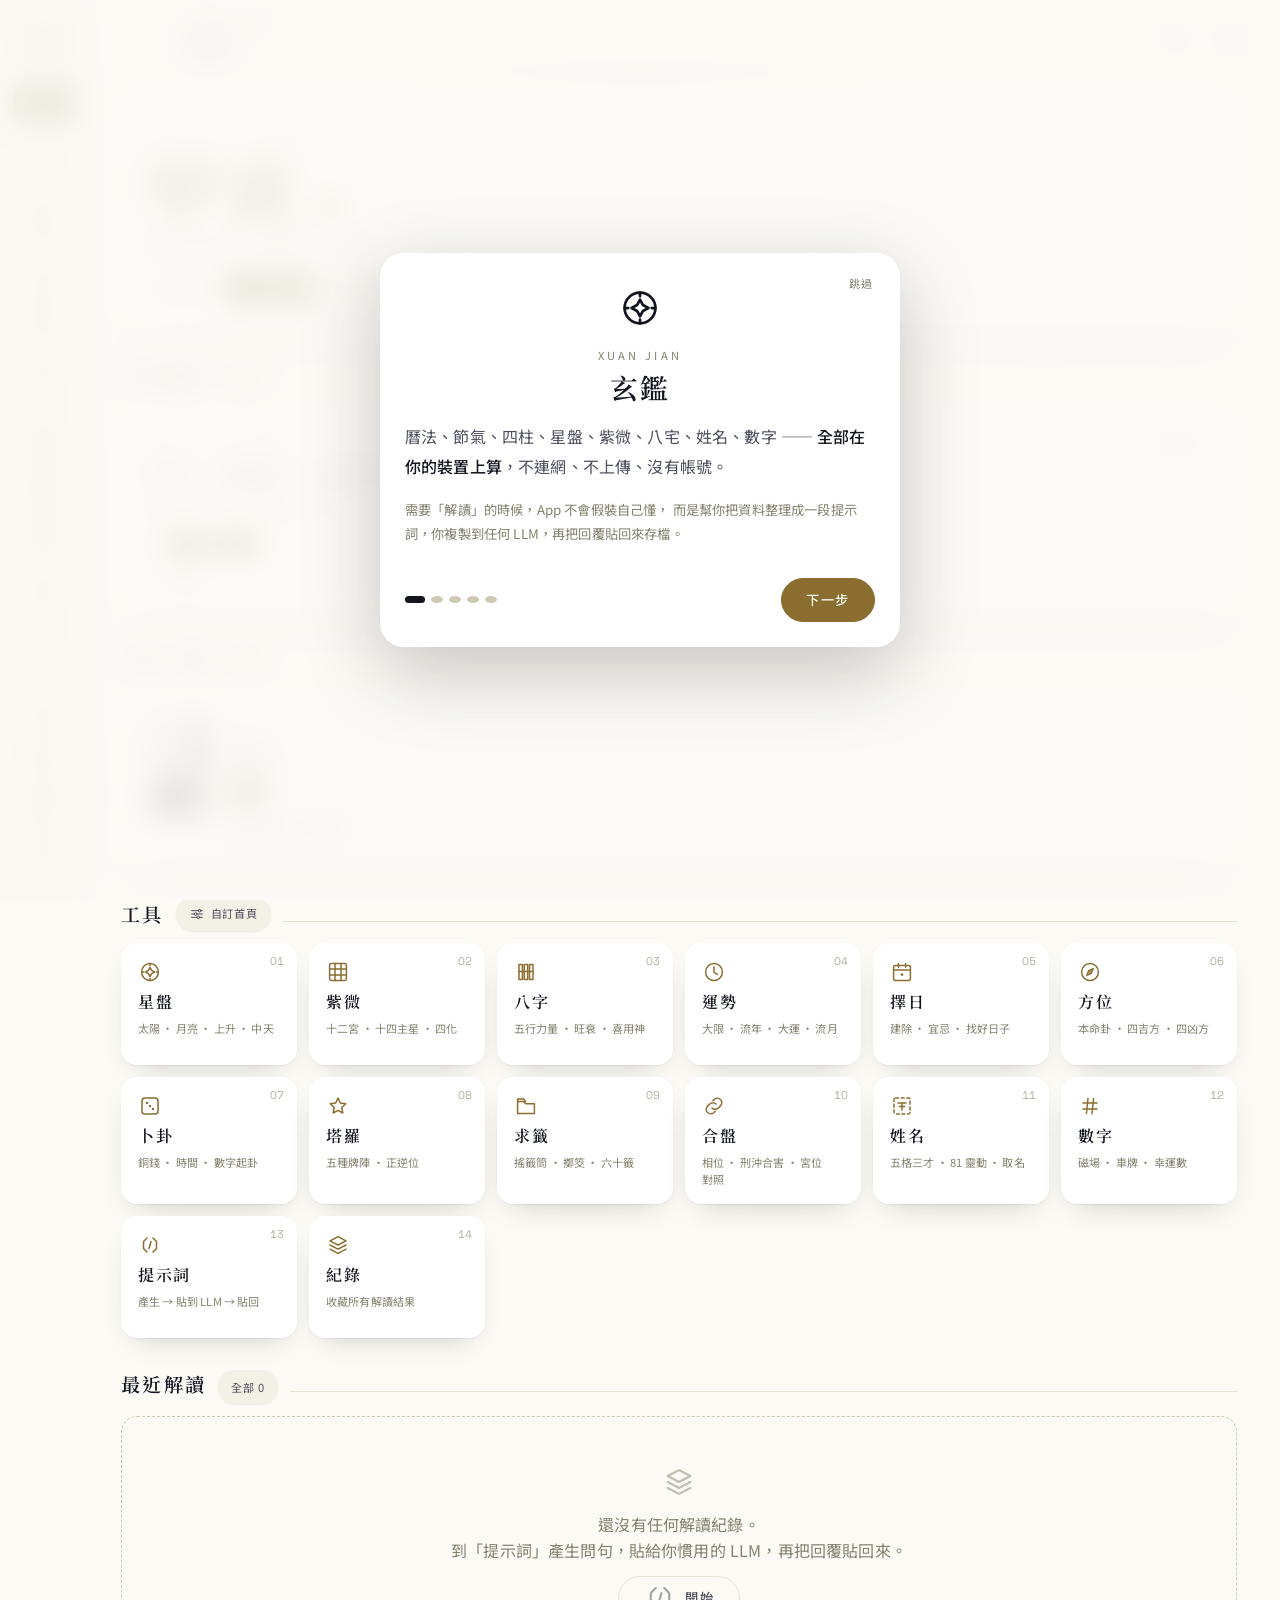
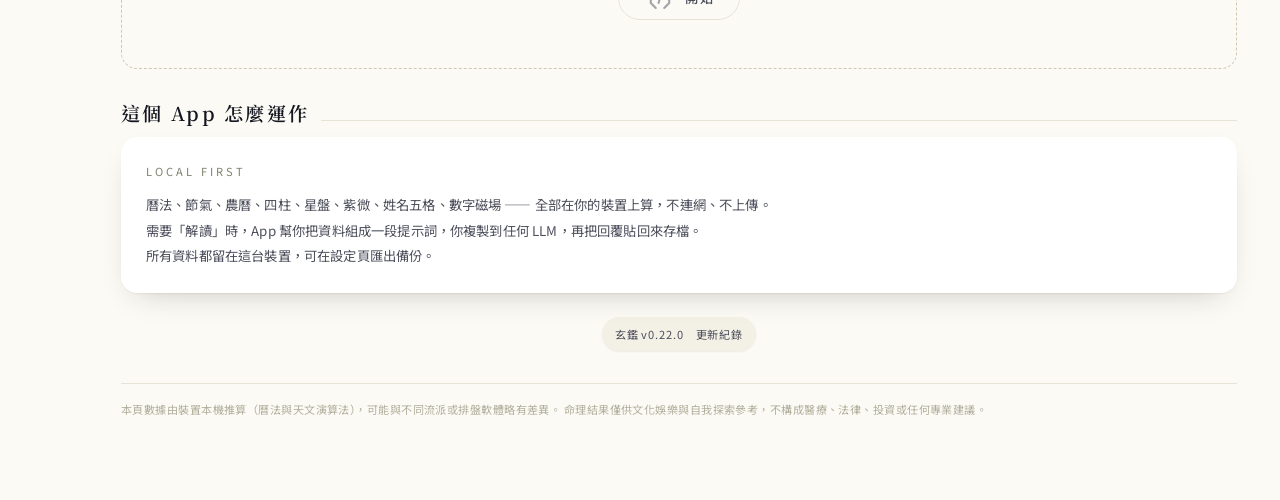
==== commit c5f03de3: "change: 新的標誌，起卦特效正式上線（v0.22.0） 起卦的插圖到位了。原圖收在 assets/ceremony/src/， 用 tools/make_ceremony.py 轉成 App 要" ====
--- a/index.html
+++ b/index.html
@@ -40,7 +40,13 @@
 <body>
   <div id="boot" class="boot">
     <div class="boot__mark" aria-hidden="true">
-      <svg viewBox="0 0 100 100"><circle class="boot__ring" cx="50" cy="50" r="38"/></svg>
+      <svg viewBox="0 0 24 24" fill="none" stroke="currentColor" stroke-width="1.2"
+           stroke-linecap="round" stroke-linejoin="round">
+        <circle class="boot__orbit" cx="12" cy="12" r="10.1" stroke-dasharray="1.1 2.3"/>
+        <circle class="boot__ring" cx="12" cy="12" r="6.1" stroke-dasharray="9 29"/>
+        <path class="boot__star" d="M12 7.2Q12 12 16.8 12Q12 12 12 16.8Q12 12 7.2 12Q12 12 12 7.2Z"/>
+        <circle cx="12" cy="12" r=".95" fill="currentColor" stroke="none"/>
+      </svg>
     </div>
     <p class="boot__text">玄鑑</p>
   </div>
--- a/styles/base.css
+++ b/styles/base.css
@@ -113,14 +113,18 @@
   transition: opacity var(--dur-4) var(--ease), visibility var(--dur-4);
 }
 .boot.is-done { opacity: 0; visibility: hidden; }
-.boot__mark { width: 74px; height: 74px; }
+/* 開機畫面就是標誌本身在動：外圈星軌極慢逆轉、中圈跑一段當進度、
+   四芒星呼吸。跟 assets/icons/icon.svg 是同一個圖案。 */
+.boot__mark { width: 82px; height: 82px; color: var(--accent); }
 .boot__mark svg { width: 100%; height: 100%; }
-.boot__ring {
-  fill: none; stroke: var(--ink); stroke-width: 3; stroke-linecap: round;
-  stroke-dasharray: 60 179; transform-origin: 50% 50%;
-  animation: bootspin 1.05s cubic-bezier(.6,.1,.4,.9) infinite;
-}
-@keyframes bootspin { to { transform: rotate(360deg); } }
+.boot__orbit, .boot__ring, .boot__star { transform-origin: 50% 50%; }
+.boot__orbit { stroke-opacity: .5; animation: boot-turn 9s linear infinite reverse; }
+.boot__ring { animation: boot-turn 1.05s cubic-bezier(.6,.1,.4,.9) infinite; }
+.boot__star { animation: boot-breathe 1.8s var(--ease) infinite; }
+@keyframes boot-turn { to { transform: rotate(360deg); } }
+@keyframes boot-breathe { 0%, 100% { opacity: .55; transform: scale(.94); } 50% { opacity: 1; transform: scale(1); } }
+:root[data-motion="off"] .boot__orbit,
+:root[data-motion="off"] .boot__star { animation: none; }
 .boot__text { font-family: var(--font-display); font-size: var(--step-2); letter-spacing: .6em; text-indent: .6em; color: var(--ink-2); }
 
 .sr-only {
--- a/styles/components.css
+++ b/styles/components.css
@@ -76,7 +76,7 @@
     width: 88px; padding: var(--sp-5) 0; border-right: 1px solid var(--line);
     background: var(--bg-2);
   }
-  .rail__logo { width: 34px; height: 34px; margin-bottom: var(--sp-4); }
+  .rail__logo { width: 34px; height: 34px; margin-bottom: var(--sp-4); color: var(--accent); }
   .rail .tab {
     width: 62px; height: 58px; border-radius: var(--r-3); gap: 3px;
     transition: color var(--dur-3) var(--ease), background var(--dur-3) var(--ease), transform var(--dur-2) var(--spring);
--- a/styles/views.css
+++ b/styles/views.css
@@ -651,6 +651,74 @@
   overflow: hidden; text-overflow: ellipsis; white-space: nowrap; }
 .cer__sp { font-family: var(--font-num); font-size: var(--step--2); letter-spacing: .16em; color: rgba(242,236,220,.42); margin-top: 2px; }
 
+/* 起卦：水晶球 + 光暈 + 兩隻手。
+   整層絕對定位疊在舞台上，不占版面，也不吃點擊
+   —— 點任何地方都是「跳過」，那個監聽掛在最外層。 */
+.cer__rite {
+  position: absolute; inset: 0; z-index: 3; pointer-events: none;
+  display: grid; place-items: center;
+  opacity: 0; visibility: hidden;
+  transition: opacity 420ms var(--ease), visibility 0s linear 420ms;
+}
+.cer__rite.is-on { opacity: 1; visibility: visible; transition-delay: 0s; }
+.cer__rite > img { position: absolute; user-select: none; -webkit-user-drag: none; }
+
+/* 光暈已經去過背（見 tools/make_ceremony.py）。
+   這裡用 screen 疊加 —— 透明處不動，有顏色的地方會把底下的夜空「點亮」，
+   而不是蓋掉它，所以星星還看得見。 */
+.cer__aura {
+  width: min(132vw, 820px); margin-bottom: 18vh; mix-blend-mode: screen;
+  /* 光束本來就畫到圖的邊緣，不加遮罩的話會看到一條被切斷的直線。
+     用一圈徑向遮罩讓它自己淡掉，看起來才像光散進夜色裡。 */
+  -webkit-mask-image: radial-gradient(closest-side, #000 62%, transparent 100%);
+  mask-image: radial-gradient(closest-side, #000 62%, transparent 100%);
+  opacity: 0; transform: scale(.42) rotate(-14deg);
+  transition: opacity 900ms var(--ease-out), transform 1400ms var(--ease-out);
+}
+.cer__rite.is-aura .cer__aura {
+  opacity: .92; transform: scale(1) rotate(0deg);
+  animation: rite-turn 42s linear infinite 1.4s;
+}
+
+.cer__orb {
+  width: min(46vw, 210px); margin-bottom: 18vh;
+  opacity: 0; transform: translateY(38px) scale(.82);
+  filter: drop-shadow(0 22px 44px rgba(0,0,0,.6));
+  transition: opacity 620ms var(--ease-out), transform 820ms var(--spring), filter 380ms var(--ease);
+}
+.cer__rite.is-orb .cer__orb {
+  opacity: 1; transform: none;
+  animation: rite-float 5.5s var(--ease) infinite .9s;
+}
+/* 亮起來的那一下：球本身變亮，外面再加一圈金光 */
+.cer__rite.is-flare .cer__orb {
+  filter: drop-shadow(0 0 34px rgba(232,217,168,.85)) drop-shadow(0 22px 44px rgba(0,0,0,.6)) brightness(1.5);
+}
+.cer__rite.is-flare .cer__aura { opacity: 1; transform: scale(1.14); }
+
+/* 兩隻手：手腕在畫面外的左下與右下，指尖朝上朝內，
+   往上伸到球的兩側就停住 —— 不要蓋住球，球才是主角。
+   右手直接把左手水平鏡射，所以素材只要一隻就夠。 */
+.cer__hand {
+  /* 用高度定尺寸不是寬度：素材是「手腕在下、指尖在上」的長條，
+     照高度排才能保證指尖真的伸到球的旁邊。 */
+  height: min(54vh, 470px); width: auto; bottom: 0; opacity: 0;
+  transform-origin: bottom center;
+  transition: opacity 520ms var(--ease), transform 900ms var(--ease-out);
+  filter: drop-shadow(0 8px 24px rgba(0,0,0,.55));
+}
+.cer__hand--l { left: -26%;  transform: translate3d(-40%, 34%, 0) rotate(22deg); }
+.cer__hand--r { right: -26%; transform: translate3d(40%, 34%, 0) rotate(-22deg) scaleX(-1); }
+.cer__rite.is-hands .cer__hand { opacity: 1; }
+.cer__rite.is-hands .cer__hand--l { transform: translate3d(0, 6%, 0) rotate(6deg); }
+.cer__rite.is-hands .cer__hand--r { transform: translate3d(0, 6%, 0) rotate(-6deg) scaleX(-1); }
+
+@keyframes rite-float { 0%, 100% { translate: 0 0; } 50% { translate: 0 -10px; } }
+@keyframes rite-turn  { to { rotate: 360deg; } }
+
+/* 起卦的時候不需要看到牌位標籤，畫面留給球 */
+.cer[data-phase="rite"] .cer__slots { opacity: 0; }
+
 .cer__slots { position: relative; z-index: 2; display: flex; justify-content: center; flex-wrap: wrap;
   gap: 6px; padding: var(--sp-4) var(--sp-4) 0; transition: opacity var(--dur-3) var(--ease); }
 .cer__slots.is-dim { opacity: 0; }
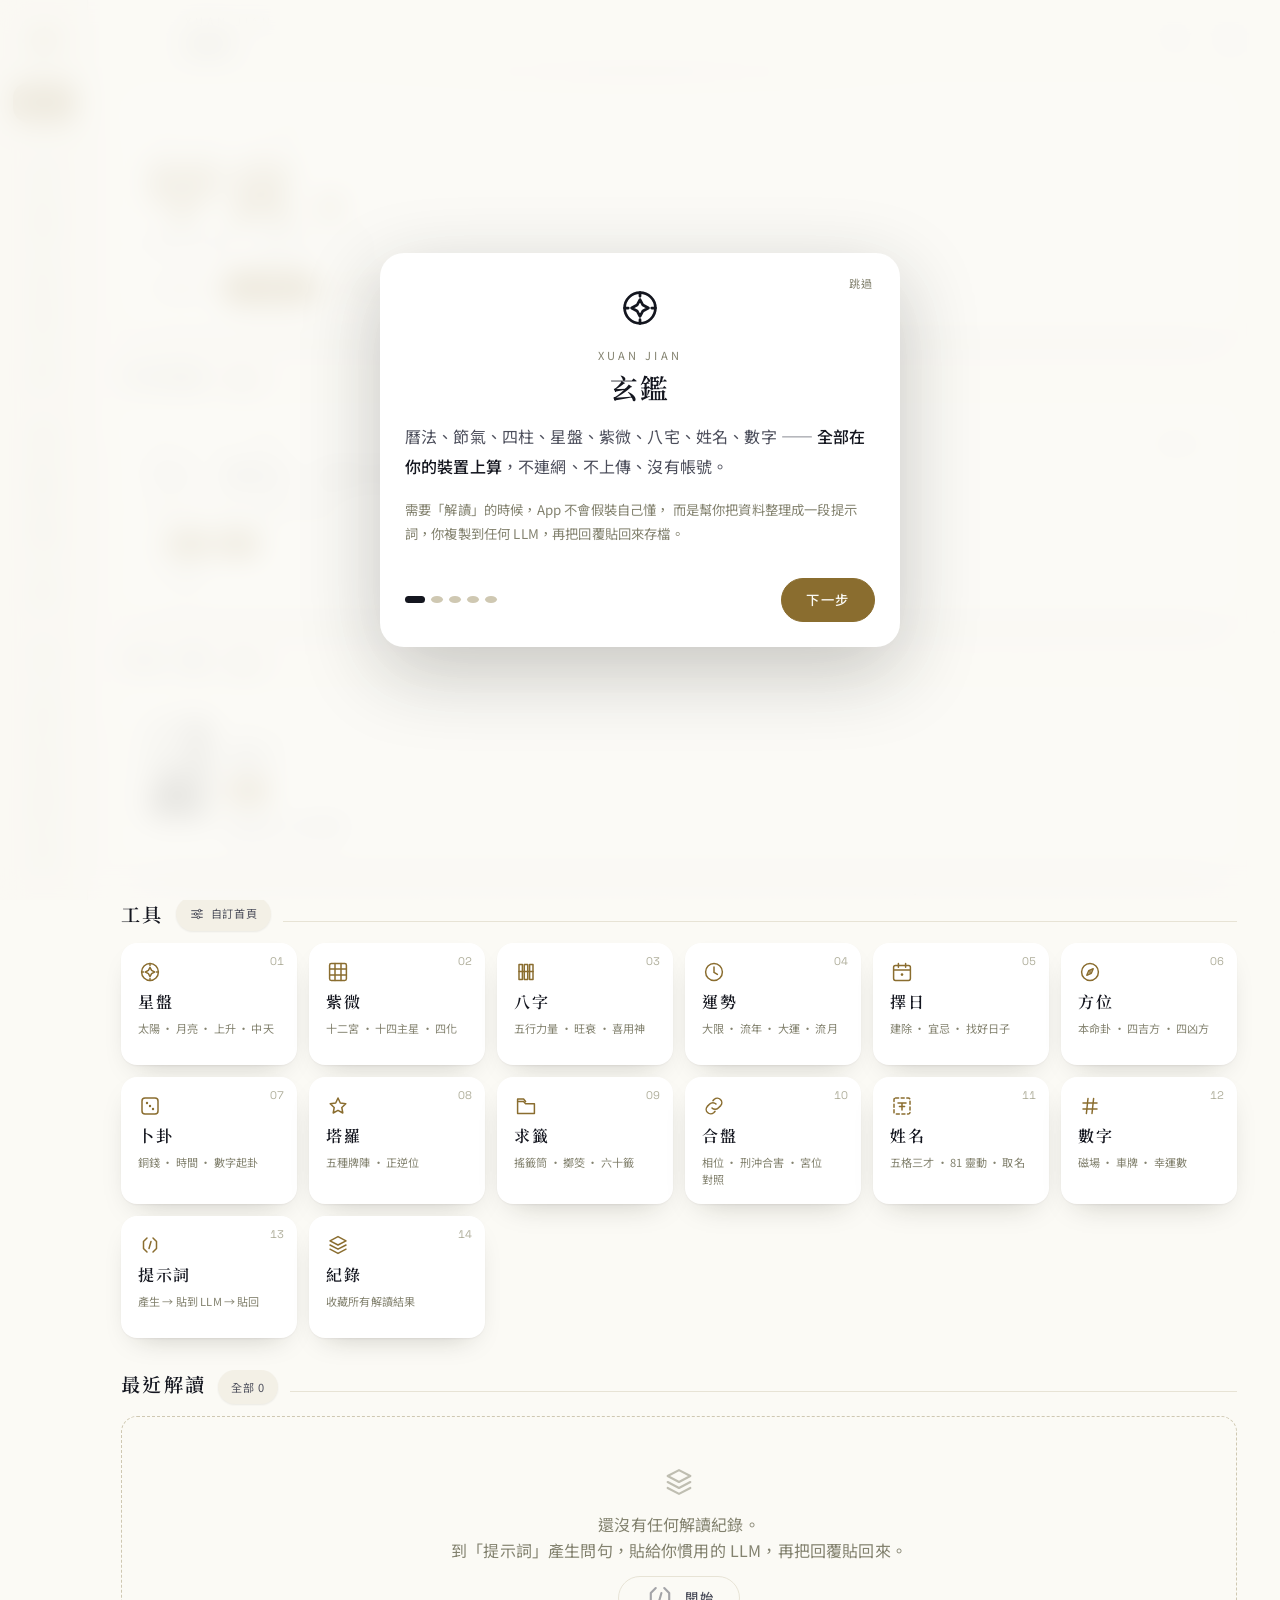
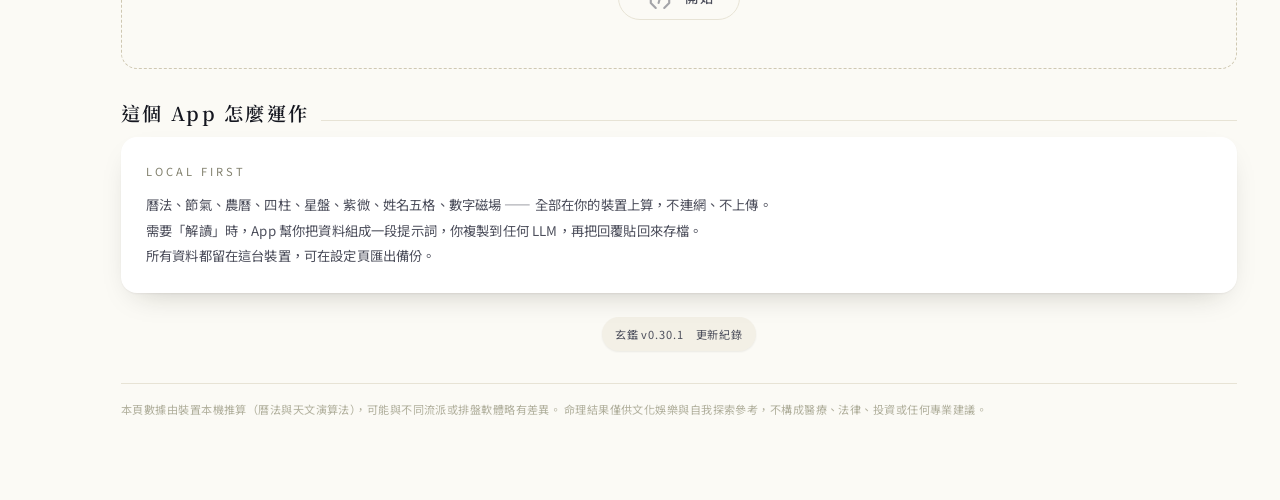
==== commit 4f465380: "fix: iOS 主畫面圖示白邊 —— apple-touch-icon 改成整片不透明（v0.30.1） Co-Authored-By: Claude Opus 5.5 <noreply@anthr" ====
--- a/index.html
+++ b/index.html
@@ -13,7 +13,7 @@
 <meta name="apple-mobile-web-app-title" content="玄鑑">
 <link rel="manifest" href="manifest.webmanifest">
 <link rel="icon" href="assets/icons/icon.svg" type="image/svg+xml">
-<link rel="apple-touch-icon" href="assets/icons/apple-touch-icon.png">
+<link rel="apple-touch-icon" href="assets/icons/apple-touch-icon.png?v=2">  <!-- ?v= 換圖時要加一，不然 iOS 與快取會拿到舊的 -->
 
 <link rel="preconnect" href="https://fonts.googleapis.com">
 <link rel="preconnect" href="https://fonts.gstatic.com" crossorigin>
--- a/styles/base.css
+++ b/styles/base.css
@@ -7,15 +7,37 @@
 }
 * { margin: 0; -webkit-tap-highlight-color: transparent; }
 
-/* iOS：互動元件不要出現長按選取、放大鏡與雙擊縮放 */
-button, a, .tile, .card, .profile, .rec, .tmpl, .chip, .tab,
-.zw__cell, .pair, .digit, .luckstep, .yearstrip__y, .tcard, .hex__yao, .signcard, .pillar, .month {
+/* 長按不要選字。
+   ──────────────────────────────────────────────────────────
+   這是一個 App，不是一份文件：長按一張牌、一個標籤、一顆按鈕，
+   跳出選取框與「拷貝／查詢／翻譯」那一排，從來都不是使用者要的。
+
+   原本是「列出哪些元件不給選」。那種寫法永遠會漏 ——
+   每加一個新畫面就要記得回來補一次，漏掉的地方就出包
+   （抽牌儀式就是這樣漏掉的）。改成反過來：
+   **整頁預設不給選，真的需要選起來複製的才開回來。**
+
+   iOS 的長按選取只有 `-webkit-touch-callout` 與 `-webkit-user-select` 擋得住；
+   在 `contextmenu` 上 `preventDefault()` 對它沒有用 —— 那是桌機右鍵的事件。 */
+body {
   -webkit-touch-callout: none;
   -webkit-user-select: none;
   user-select: none;
+}
+/* 這幾個地方是「內容」，要讓人選起來複製：
+   輸入框、提示詞預覽、LLM 回覆的內文、聚焦項目的原文。 */
+input, textarea, select, .preview, .md, .rec__body, .focus__text, [data-selectable] {
+  -webkit-touch-callout: default;
+  -webkit-user-select: text;
+  user-select: text;
+}
+/* 雙擊縮放：互動元件一律關掉，不然每次點兩下都要等 300ms */
+button, a, .tile, .card, .profile, .rec, .tmpl, .chip, .tab,
+.zw__cell, .pair, .digit, .luckstep, .yearstrip__y, .tcard, .hex__yao, .signcard, .pillar, .month {
   touch-action: manipulation;
 }
-input, textarea, select, .preview, .md, .rec__body { -webkit-user-select: text; user-select: text; }
+/* 圖片長按會跳出「儲存影像」，而且可以被拖走 */
+img { -webkit-user-drag: none; user-drag: none; }
 
 html {
   -webkit-text-size-adjust: 100%;
--- a/styles/components.css
+++ b/styles/components.css
@@ -138,6 +138,8 @@
 
 /* 表單 */
 .field { display: grid; gap: 6px; }
+/* 分段切換放進欄位裡不要被撐滿 —— .field 是 grid，子元素預設會拉到整列寬 */
+.field > .seg { justify-self: start; }
 .field > label { font-size: var(--step--2); letter-spacing: .2em; text-transform: uppercase; color: var(--ink-3); }
 .input, .select, .textarea {
   width: 100%; min-height: var(--tap); padding: 10px var(--sp-4);
--- a/styles/views.css
+++ b/styles/views.css
@@ -218,21 +218,6 @@
 .hex__label b { font-family: var(--font-display); font-size: var(--step-1); letter-spacing: .1em; }
 .hex__label small { font-size: var(--step--2); color: var(--ink-3); }
 
-/* 銅錢 */
-.coins { display: flex; gap: var(--sp-3); justify-content: center; }
-.coin {
-  width: 46px; height: 46px; border-radius: 50%; border: 2px solid var(--ink);
-  display: grid; place-items: center; font-family: var(--font-display); font-size: var(--step-0);
-  background: var(--surface); transform-style: preserve-3d;
-}
-.coin.is-yang { background: var(--invert-bg); color: var(--invert-ink); }
-.coin.is-spin { animation: coin-spin 620ms cubic-bezier(.3,.1,.3,1) both; }
-@keyframes coin-spin {
-  0% { transform: rotateY(0) translateY(0); }
-  45% { transform: rotateY(900deg) translateY(-34px); }
-  100% { transform: rotateY(1800deg) translateY(0); }
-}
-.tossrow { display: grid; gap: 4px; justify-items: center; }
 .tossrow small { font-family: var(--font-num); font-size: var(--step--2); color: var(--ink-3); }
 
 /* 塔羅 */
@@ -343,57 +328,40 @@
 .qstep { display: grid; gap: var(--sp-4); justify-items: center; text-align: center; }
 .qstep__hint { font-size: var(--step--1); color: var(--ink-3); max-width: 34ch; line-height: 1.8; }
 
-/* 籤筒 */
-.qtube {
-  position: relative; width: 116px; height: 158px; margin-top: var(--sp-5);
-  border: 2px solid var(--ink); border-radius: 10px 10px 16px 16px;
-  background: var(--surface); display: flex; align-items: flex-start; justify-content: center;
-  gap: 5px; padding-top: 0; overflow: visible; transform-origin: 50% 100%;
-}
-.qtube::before {
-  content: ""; position: absolute; left: -6px; right: -6px; top: -2px; height: 12px;
-  border: 2px solid var(--ink); border-radius: 4px; background: var(--bg);
-}
-.qtube.is-shaking { animation: tube-shake 560ms cubic-bezier(.36,.07,.19,.97) 2; }
-@keyframes tube-shake {
-  0%, 100% { transform: rotate(0) translateY(0); }
-  15% { transform: rotate(-7deg) translateY(-4px); }
-  35% { transform: rotate(6deg) translateY(2px); }
-  55% { transform: rotate(-5deg) translateY(-3px); }
-  75% { transform: rotate(4deg) translateY(1px); }
-}
-.qstick {
-  width: 9px; border-radius: 3px 3px 0 0; background: var(--ink-4);
-  margin-top: calc(var(--d, 0) * 1px);
-  transition: transform var(--dur-4) var(--ease-out), background var(--dur-3) var(--ease);
-}
-.qstick--out {
-  background: var(--ink);
-  animation: stick-out 720ms var(--ease-out) both;
-}
-@keyframes stick-out {
-  0% { transform: translateY(0); }
-  60% { transform: translateY(-64px); }
-  100% { transform: translateY(-52px); }
-}
-
-/* 擲筊 */
-.jiaos { display: flex; gap: var(--sp-5); justify-content: center; margin: var(--sp-4) 0; perspective: 700px; }
+/* 擲筊 —— 筊杯是自己畫的（見 src/relics.js）。
+   兩面是同一塊木頭的兩種樣子，輪廓一樣，只有表面不同：
+   平面看得到年輪切面，凸面看得到脊線與它落下的影。 */
+.jiaos { display: flex; gap: var(--sp-5); justify-content: center; margin: var(--sp-5) 0; perspective: 800px; }
 .jiao {
-  width: 62px; height: 46px; border: 2px solid var(--ink);
-  border-radius: 62px 62px 10px 10px / 46px 46px 10px 10px;
-  background: var(--surface); display: grid; place-items: center;
-  font-size: var(--step--2); letter-spacing: .2em; color: var(--ink-3);
-  transform-style: preserve-3d;
-}
-.jiao--flat { background: var(--invert-bg); color: var(--invert-ink); border-color: var(--invert-bg); }
-.jiao.is-cast { animation: jiao-cast 760ms cubic-bezier(.3,.1,.3,1) both; }
-.jiao:nth-child(2).is-cast { animation-delay: 90ms; }
+  width: 96px; flex: none; transform-style: preserve-3d; position: relative;
+  color: var(--accent); filter: drop-shadow(0 8px 12px rgba(0,0,0,.5));
+}
+.rl--jiao { width: 100%; height: auto; }
+.rl--jiao .rl-body { fill: var(--surface-2); }
+.rl-ridge { fill: none; stroke: currentColor; stroke-width: 1.6; opacity: .45; stroke-linecap: round; }
+.rl-shade { fill: currentColor; opacity: .09; }
+/* 正反兩面各一張，靠翻轉決定看到哪一面 —— 有厚度才像丟出去翻過來 */
+.jiao__f { display: block; backface-visibility: hidden; }
+.jiao__f--b { position: absolute; inset: 0; transform: rotateX(180deg); }
+/* 狀態本身就要對：動畫關掉時沒有 animation 收尾，
+   只靠 is-cast 的最後一格決定看到哪一面是不行的。 */
+.jiao--flat { transform: rotateX(0deg); }
+.jiao:not(.jiao--flat) { transform: rotateX(180deg); }
+.jiao.is-cast { animation: jiao-cast 820ms cubic-bezier(.3,.05,.25,1) both; }
+.jiao:not(.jiao--flat).is-cast { animation-name: jiao-cast-b; }
+.jiao:nth-child(2).is-cast { animation-delay: 110ms; }
 @keyframes jiao-cast {
-  0% { transform: rotateX(0) translateY(0); }
-  45% { transform: rotateX(900deg) translateY(-46px); }
-  100% { transform: rotateX(1800deg) translateY(0); }
-}
+  0%   { transform: rotateX(0) translateY(0); }
+  45%  { transform: rotateX(1080deg) translateY(-54px); }
+  100% { transform: rotateX(2160deg) translateY(0); }
+}
+@keyframes jiao-cast-b {
+  0%   { transform: rotateX(180deg) translateY(0); }
+  45%  { transform: rotateX(1260deg) translateY(-54px); }
+  100% { transform: rotateX(2340deg) translateY(0); }
+}
+:root[data-motion="off"] .jiao.is-cast { animation: none; }
+
 .jiao-log { display: flex; gap: 6px; justify-content: center; flex-wrap: wrap; }
 .jiao-log span {
   font-size: var(--step--2); letter-spacing: .1em; padding: 2px 9px;
@@ -651,74 +619,6 @@
   overflow: hidden; text-overflow: ellipsis; white-space: nowrap; }
 .cer__sp { font-family: var(--font-num); font-size: var(--step--2); letter-spacing: .16em; color: rgba(242,236,220,.42); margin-top: 2px; }
 
-/* 起卦：水晶球 + 光暈 + 兩隻手。
-   整層絕對定位疊在舞台上，不占版面，也不吃點擊
-   —— 點任何地方都是「跳過」，那個監聽掛在最外層。 */
-.cer__rite {
-  position: absolute; inset: 0; z-index: 3; pointer-events: none;
-  display: grid; place-items: center;
-  opacity: 0; visibility: hidden;
-  transition: opacity 420ms var(--ease), visibility 0s linear 420ms;
-}
-.cer__rite.is-on { opacity: 1; visibility: visible; transition-delay: 0s; }
-.cer__rite > img { position: absolute; user-select: none; -webkit-user-drag: none; }
-
-/* 光暈已經去過背（見 tools/make_ceremony.py）。
-   這裡用 screen 疊加 —— 透明處不動，有顏色的地方會把底下的夜空「點亮」，
-   而不是蓋掉它，所以星星還看得見。 */
-.cer__aura {
-  width: min(132vw, 820px); margin-bottom: 18vh; mix-blend-mode: screen;
-  /* 光束本來就畫到圖的邊緣，不加遮罩的話會看到一條被切斷的直線。
-     用一圈徑向遮罩讓它自己淡掉，看起來才像光散進夜色裡。 */
-  -webkit-mask-image: radial-gradient(closest-side, #000 62%, transparent 100%);
-  mask-image: radial-gradient(closest-side, #000 62%, transparent 100%);
-  opacity: 0; transform: scale(.42) rotate(-14deg);
-  transition: opacity 900ms var(--ease-out), transform 1400ms var(--ease-out);
-}
-.cer__rite.is-aura .cer__aura {
-  opacity: .92; transform: scale(1) rotate(0deg);
-  animation: rite-turn 42s linear infinite 1.4s;
-}
-
-.cer__orb {
-  width: min(46vw, 210px); margin-bottom: 18vh;
-  opacity: 0; transform: translateY(38px) scale(.82);
-  filter: drop-shadow(0 22px 44px rgba(0,0,0,.6));
-  transition: opacity 620ms var(--ease-out), transform 820ms var(--spring), filter 380ms var(--ease);
-}
-.cer__rite.is-orb .cer__orb {
-  opacity: 1; transform: none;
-  animation: rite-float 5.5s var(--ease) infinite .9s;
-}
-/* 亮起來的那一下：球本身變亮，外面再加一圈金光 */
-.cer__rite.is-flare .cer__orb {
-  filter: drop-shadow(0 0 34px rgba(232,217,168,.85)) drop-shadow(0 22px 44px rgba(0,0,0,.6)) brightness(1.5);
-}
-.cer__rite.is-flare .cer__aura { opacity: 1; transform: scale(1.14); }
-
-/* 兩隻手：手腕在畫面外的左下與右下，指尖朝上朝內，
-   往上伸到球的兩側就停住 —— 不要蓋住球，球才是主角。
-   右手直接把左手水平鏡射，所以素材只要一隻就夠。 */
-.cer__hand {
-  /* 用高度定尺寸不是寬度：素材是「手腕在下、指尖在上」的長條，
-     照高度排才能保證指尖真的伸到球的旁邊。 */
-  height: min(54vh, 470px); width: auto; bottom: 0; opacity: 0;
-  transform-origin: bottom center;
-  transition: opacity 520ms var(--ease), transform 900ms var(--ease-out);
-  filter: drop-shadow(0 8px 24px rgba(0,0,0,.55));
-}
-.cer__hand--l { left: -26%;  transform: translate3d(-40%, 34%, 0) rotate(22deg); }
-.cer__hand--r { right: -26%; transform: translate3d(40%, 34%, 0) rotate(-22deg) scaleX(-1); }
-.cer__rite.is-hands .cer__hand { opacity: 1; }
-.cer__rite.is-hands .cer__hand--l { transform: translate3d(0, 6%, 0) rotate(6deg); }
-.cer__rite.is-hands .cer__hand--r { transform: translate3d(0, 6%, 0) rotate(-6deg) scaleX(-1); }
-
-@keyframes rite-float { 0%, 100% { translate: 0 0; } 50% { translate: 0 -10px; } }
-@keyframes rite-turn  { to { rotate: 360deg; } }
-
-/* 起卦的時候不需要看到牌位標籤，畫面留給球 */
-.cer[data-phase="rite"] .cer__slots { opacity: 0; }
-
 .cer__slots { position: relative; z-index: 2; display: flex; justify-content: center; flex-wrap: wrap;
   gap: 6px; padding: var(--sp-4) var(--sp-4) 0; transition: opacity var(--dur-3) var(--ease); }
 .cer__slots.is-dim { opacity: 0; }
@@ -754,12 +654,26 @@
   backface-visibility: hidden; -webkit-backface-visibility: hidden;
   box-shadow: 0 1px 0 rgba(232,217,168,.22), 0 10px 22px -12px rgba(0,0,0,.9);
 }
-.tc__back { background: #0d1630 url("../assets/tarot/back.webp") center/cover no-repeat; }
+/* 牌背可以換：--card-back 由 decks.js 在換牌組時寫進來 */
+.tc__back { background: #0d1630 var(--card-back, url("../assets/tarot/back.webp")) center/cover no-repeat; }
 .tc__face { transform: rotateY(180deg); background: #fff; }
 .tc__face img { width: 100%; height: 100%; object-fit: cover; display: block; }
 .tc.is-rev.is-face .tc__face img { transform: rotate(180deg); }
 /* 被挑走、以及翻開後的那幾張，加一圈金邊讓它跟扇面分開 */
 .tc.is-taken .tc__back { box-shadow: 0 0 0 1px rgba(232,217,168,.55), 0 0 18px rgba(232,217,168,.22), 0 10px 22px -12px #000; }
+/* 手指停在上面的那張：金邊從淡到滿，一路長到 0.6 秒。
+   沒有這個，牌被抽走的那一刻會像是無緣無故發生的；
+   有了它，使用者看得到「再一下下就好了」，也知道移開就取消。 */
+.tc.is-hold .tc__back { animation: tc-hold 600ms linear both; }
+@keyframes tc-hold {
+  from { box-shadow: 0 0 0 1px rgba(232,217,168,.25); }
+  to   { box-shadow: 0 0 0 2px rgba(232,217,168,1), 0 0 26px rgba(232,217,168,.6); }
+}
+:root[data-motion="off"] .tc.is-hold .tc__back { animation: none; box-shadow: 0 0 0 2px rgba(232,217,168,.8); }
+
+/* 正在被拖著的那張：抬高一點、光暈強一點，看得出來「它在你手上」 */
+.tc.is-drag { z-index: 900; }
+.tc.is-drag .tc__back { box-shadow: 0 0 0 1px rgba(232,217,168,.8), 0 0 26px rgba(232,217,168,.4), 0 22px 40px -14px #000; }
 .tc.is-out .tc__back, .tc.is-out .tc__face { border-radius: 7px; box-shadow: 0 0 0 1px rgba(232,217,168,.4), 0 14px 30px -14px #000; }
 
 .cer__tag {
@@ -770,3 +684,310 @@
 .cer__tag.is-in { opacity: 1; transform: translate(-50%, 0); }
 
 @media (min-width: 900px) { .cer__stage { max-width: 620px; width: 100%; justify-self: center; } }
+
+/* ── 起卦：抽牌頁上的水晶球 ──────────────────────────────
+   「洗牌並抽牌」那顆按鈕的位置，現在放的是水晶球本人。
+   插圖載不到時 JS 會把這一塊藏起來、把普通按鈕放回去。 */
+.cast { display: grid; justify-items: center; gap: var(--sp-2); margin-top: var(--sp-5); }
+.cast__orb {
+  position: relative; width: min(58vw, 216px); aspect-ratio: 456 / 621;
+  display: block; padding: 0; border: 0; background: none; cursor: pointer;
+  touch-action: manipulation;   /* 不選字那件事由 base.css 統一管 */
+  transition: transform var(--dur-3) var(--spring), opacity var(--dur-2) var(--ease);
+}
+.cast__orb.is-gone { opacity: 0; }
+.cast__ball {
+  width: 100%; height: 100%; object-fit: contain; -webkit-user-drag: none;
+  filter: drop-shadow(0 18px 34px rgba(0,0,0,.5));
+  transition: filter var(--dur-3) var(--ease);
+  animation: cast-float 6s var(--ease) infinite;
+}
+.cast__orb:active { transform: scale(.97); }
+
+/* 閃光：球面上一道遊走的光，加上幾顆會眨的星點。
+   ・滑鼠：移上去就閃（有 hover 可用）
+   ・觸控：按著的時候才閃 —— 手指沒有 hover，按住就是它的 hover */
+.cast__shine, .cast__sparks {
+  position: absolute; left: 3%; top: 1%; width: 94%; aspect-ratio: 1;
+  border-radius: 50%; pointer-events: none;
+}
+.cast__shine {
+  opacity: 0; overflow: hidden;
+  background: linear-gradient(115deg, transparent 38%, rgba(255,255,255,.62) 50%, transparent 62%);
+  background-size: 280% 280%;
+  transition: opacity var(--dur-3) var(--ease);
+  mix-blend-mode: screen;
+}
+.cast__sparks i {
+  position: absolute; width: var(--sz); height: var(--sz); margin: calc(var(--sz) / -2);
+  opacity: 0; background: radial-gradient(circle, #fff 0 22%, rgba(232,217,168,.85) 45%, transparent 70%);
+  border-radius: 50%;
+}
+.cast__sparks i::after {
+  content: ""; position: absolute; inset: -60%;
+  background: conic-gradient(from 0deg, transparent 0 6%, rgba(255,255,255,.75) 8%, transparent 10% 31%,
+    rgba(255,255,255,.75) 33%, transparent 35% 56%, rgba(255,255,255,.75) 58%, transparent 60% 81%,
+    rgba(255,255,255,.75) 83%, transparent 85%);
+  -webkit-mask-image: radial-gradient(circle, #000 0 8%, transparent 62%);
+  mask-image: radial-gradient(circle, #000 0 8%, transparent 62%);
+}
+.cast__orb.is-lit .cast__shine { opacity: 1; animation: cast-sweep 1.5s var(--ease) infinite; }
+.cast__orb.is-lit .cast__ball { filter: drop-shadow(0 0 22px rgba(232,217,168,.55)) drop-shadow(0 18px 34px rgba(0,0,0,.5)); }
+.cast__orb.is-lit .cast__sparks i { animation: cast-twinkle 1.8s var(--ease) infinite; }
+@media (hover: hover) and (pointer: fine) {
+  .cast__orb:hover .cast__shine { opacity: 1; animation: cast-sweep 1.5s var(--ease) infinite; }
+  .cast__orb:hover .cast__ball { filter: drop-shadow(0 0 22px rgba(232,217,168,.55)) drop-shadow(0 18px 34px rgba(0,0,0,.5)); }
+  .cast__orb:hover .cast__sparks i { animation: cast-twinkle 1.8s var(--ease) infinite; }
+}
+.cast__orb.is-press .cast__shine { opacity: 1; animation: cast-sweep 1.1s var(--ease) infinite; }
+.cast__orb.is-press .cast__ball { filter: drop-shadow(0 0 26px rgba(232,217,168,.7)) drop-shadow(0 18px 34px rgba(0,0,0,.5)); }
+.cast__orb.is-press .cast__sparks i { animation: cast-twinkle 1.1s var(--ease) infinite; }
+
+.cast__tip { font-size: var(--step--1); letter-spacing: .18em; color: var(--ink-3); }
+
+@keyframes cast-float { 0%, 100% { translate: 0 0; } 50% { translate: 0 -7px; } }
+@keyframes cast-sweep { 0% { background-position: 120% 120%; } 100% { background-position: -20% -20%; } }
+@keyframes cast-twinkle { 0%, 100% { opacity: 0; scale: .4; } 45% { opacity: 1; scale: 1; } }
+
+:root[data-motion="off"] .cast__ball,
+:root[data-motion="off"] .cast__shine,
+:root[data-motion="off"] .cast__sparks i { animation: none; }
+
+/* ── 起卦的全螢幕過場 ───────────────────────────────────
+   球從頁面上那顆的位置浮到中央 → 右手搓 → 球亮、光暈綻開 →
+   白光蓋滿螢幕。白光是接力棒：它蓋住的那幾百毫秒，
+   抽牌儀式在底下就位，所以中間沒有接縫。 */
+.rite { position: fixed; inset: 0; z-index: 80; overflow: hidden; pointer-events: none; }
+.rite__stage {
+  position: absolute; inset: 0; display: grid; place-items: center;
+  transform: translate3d(var(--from-x), var(--from-y), 0) scale(var(--from-s));
+  transition: transform 620ms var(--ease-out);
+}
+.rite.is-rise .rite__stage { transform: none; }
+.rite__stage > img { position: absolute; -webkit-user-drag: none; }
+
+.rite__orb {
+  width: min(46vw, 210px);
+  filter: drop-shadow(0 22px 44px rgba(0,0,0,.6));
+  transition: filter 520ms var(--ease), transform 620ms var(--ease-out);
+}
+.rite.is-rise .rite__orb { animation: rite-float 5.5s var(--ease) infinite; }
+.rite.is-charge .rite__orb {
+  filter: drop-shadow(0 0 40px rgba(232,217,168,.9)) drop-shadow(0 22px 44px rgba(0,0,0,.6)) brightness(1.45);
+}
+.rite.is-burst .rite__orb {
+  filter: drop-shadow(0 0 90px rgba(255,255,255,1)) brightness(2.6);
+  transform: scale(1.12);
+}
+
+.rite__aura {
+  width: min(132vw, 820px); mix-blend-mode: screen;
+  opacity: 0; transform: scale(.4) rotate(-14deg);
+  -webkit-mask-image: radial-gradient(closest-side, #000 62%, transparent 100%);
+  mask-image: radial-gradient(closest-side, #000 62%, transparent 100%);
+  transition: opacity 760ms var(--ease-out), transform 1200ms var(--ease-out);
+}
+.rite.is-charge .rite__aura {
+  opacity: .95; transform: scale(1) rotate(0deg);
+  animation: rite-turn 40s linear infinite 1.2s;
+}
+.rite.is-burst .rite__aura { opacity: 1; transform: scale(1.3); }
+
+/* 兩隻手從左右下方伸上來合圍水晶球。
+   左手捧著不動，右手多一個小幅來回的「搓」——
+   兩件事分給兩隻手，動作才看得懂。
+   搓的位移放在 translate 這個獨立屬性上，才不會跟 transform 打架。 */
+.rite__hand {
+  height: min(54vh, 470px); width: auto; bottom: 0; opacity: 0;
+  filter: drop-shadow(0 8px 24px rgba(0,0,0,.55));
+  transition: opacity 420ms var(--ease), transform 760ms var(--ease-out);
+}
+/* --flip 預設是 1（不鏡射）。素材本來就是一對：
+   左手往右上傾、右手往左上傾，兩張都直接用就對著球。
+   只有「沒有右手素材、拿左手充數」時 JS 才加 .is-flip 把它翻過來。 */
+.rite__hand--l { left: -26%;  transform: translate3d(-40%, 34%, 0) rotate(22deg); }
+.rite__hand--r { --flip: 1; right: -26%; transform: translate3d(40%, 34%, 0) rotate(-22deg) scaleX(var(--flip)); }
+.rite__hand--r.is-flip { --flip: -1; }
+.rite.is-rub .rite__hand { opacity: 1; }
+.rite.is-rub .rite__hand--l { transform: translate3d(0, 6%, 0) rotate(6deg); }
+.rite.is-rub .rite__hand--r {
+  transform: translate3d(0, 6%, 0) rotate(-6deg) scaleX(var(--flip));
+  animation: rite-rub 900ms var(--ease) infinite 620ms;
+}
+.rite.is-burst .rite__hand { opacity: 0; animation: none; }
+.rite.is-burst .rite__hand--l { transform: translate3d(-40%, 34%, 0) rotate(22deg); }
+.rite.is-burst .rite__hand--r { transform: translate3d(40%, 34%, 0) rotate(-22deg) scaleX(var(--flip)); }
+
+/* 白光：從球心一圈擴出去，蓋滿整個螢幕。
+   用的是帶一點金的暖白，不是純白 —— 深色 App 裡突然閃一片純白很刺眼，
+   而且暖白才跟鎏金是同一個世界。 */
+.rite__flash {
+  position: absolute; inset: -20%;
+  background: radial-gradient(circle at 50% 50%, #fffaf0 0 34%, rgba(255,248,232,.88) 52%, rgba(255,248,232,0) 74%);
+  opacity: 0; transform: scale(.06);
+  transition: opacity 220ms var(--ease-out), transform 300ms cubic-bezier(.5,0,.2,1);
+}
+.rite.is-burst .rite__flash { opacity: .97; transform: scale(2.4); }
+.rite.is-fade .rite__flash { opacity: 0; transition: opacity 340ms var(--ease); }
+.rite.is-fade .rite__stage { opacity: 0; transition: opacity 180ms var(--ease); }
+
+@keyframes rite-float { 0%, 100% { translate: 0 0; } 50% { translate: 0 -10px; } }
+@keyframes rite-turn  { to { rotate: 360deg; } }
+@keyframes rite-rub {
+  0%, 100% { translate: 0 0; }
+  25% { translate: -9px -4px; }
+  50% { translate: 2px 5px; }
+  75% { translate: 8px -3px; }
+}
+
+/* ── 牌組：79 格的內容表 ─────────────────────────── */
+.dkgrid { display: grid; grid-template-columns: repeat(auto-fill, minmax(72px, 1fr)); gap: var(--sp-2); }
+.dkcell {
+  display: grid; gap: 4px; padding: 0; background: none; border: 0; text-align: center; cursor: pointer;
+  transition: transform var(--dur-2) var(--spring);
+}
+.dkcell:active { transform: scale(.94); }
+.dkcell img {
+  width: 100%; aspect-ratio: 5 / 8; object-fit: cover; border-radius: var(--r-1);
+  background: var(--surface-2); -webkit-user-drag: none;
+  /* 還沒換過的那幾格壓暗，一眼看得出哪些是自己的 */
+  opacity: .38; filter: grayscale(1);
+  transition: opacity var(--dur-2) var(--ease), filter var(--dur-2) var(--ease), box-shadow var(--dur-2) var(--ease);
+}
+.dkcell.is-own img { opacity: 1; filter: none; box-shadow: 0 0 0 1px var(--accent); }
+.dkcell span { font-size: 10px; letter-spacing: .04em; color: var(--ink-3); line-height: 1.3;
+  overflow: hidden; text-overflow: ellipsis; white-space: nowrap; }
+.dkcell.is-own span { color: var(--ink-2); }
+
+/* ── 法器：銅錢、籤筒、木籤、籤詩紙 ────────────────────
+   都是自己畫的 SVG（見 src/relics.js）。共用這一組規則：
+   rl-body 是器物本體的底色、rl-rim 是線、rl-band 是箍或摺痕。
+   線一律吃 currentColor，所以放到哪個主題都對。 */
+.rl { display: block; overflow: visible; }
+.rl-body { fill: var(--surface-2); }
+.rl-rim { fill: none; stroke: currentColor; stroke-width: 2; stroke-linecap: round; stroke-linejoin: round; }
+.rl-rim--in { stroke-width: 1.1; opacity: .5; }
+.rl-band { fill: none; stroke: currentColor; stroke-width: 2; opacity: .55; stroke-linecap: round; }
+.rl-grain { fill: none; stroke: currentColor; stroke-width: 1; opacity: .2; }
+.rl-hole { fill: var(--bg); }
+
+/* 銅錢 */
+.rl--coin { width: 100%; height: 100%; color: var(--accent); }
+.rl--coin .rl-body { fill: var(--surface-2); }
+.rl-glyph text, .rl-num {
+  fill: currentColor; font-family: var(--font-display); font-weight: 600;
+  text-anchor: middle; dominant-baseline: middle;
+}
+.rl-glyph text { font-size: 15px; }
+.rl-mark { fill: none; stroke: currentColor; stroke-width: 2; opacity: .6; stroke-linecap: round; }
+
+.coins { display: flex; gap: var(--sp-4); justify-content: center; perspective: 900px; }
+.coin {
+  width: 54px; height: 54px; flex: none;
+  transform-style: preserve-3d; position: relative;
+  filter: drop-shadow(0 6px 10px rgba(0,0,0,.45));
+}
+/* 正反兩面各一張，靠翻轉決定看到哪一面 —— 換字比較快，但那樣就沒有厚度了 */
+.coin__f { position: absolute; inset: 0; backface-visibility: hidden; }
+.coin__f--b { transform: rotateY(180deg); }
+.coin.is-yang { transform: rotateY(0deg); }
+.coin.is-yin  { transform: rotateY(180deg); }
+.coin.is-spin { animation: coin-spin 720ms cubic-bezier(.3,.05,.25,1) both; }
+.coin.is-yin.is-spin { animation-name: coin-spin-b; }
+@keyframes coin-spin {
+  0%   { transform: rotateY(0) translateY(0) scale(1); }
+  45%  { transform: rotateY(1080deg) translateY(-44px) scale(1.1); }
+  100% { transform: rotateY(2160deg) translateY(0) scale(1); }
+}
+@keyframes coin-spin-b {
+  0%   { transform: rotateY(180deg) translateY(0) scale(1); }
+  45%  { transform: rotateY(1260deg) translateY(-44px) scale(1.1); }
+  100% { transform: rotateY(2340deg) translateY(0) scale(1); }
+}
+.tossrow { display: grid; gap: var(--sp-2); justify-items: center; }
+
+/* 籤筒 */
+/* 籤筒與「抽出來那一支」疊在同一個位置上：
+   籤要從筒口升起來，不是掉到籤筒下面去。 */
+.qtubewrap { position: relative; width: min(46vw, 158px); margin-top: var(--sp-6); }
+.qtube { color: var(--accent); transform-origin: 50% 96%; }
+.rl--tube { width: 100%; height: auto; }
+.rl--tube .rl-body { fill: var(--surface-2); }
+.rl--tube .rl-mouth { fill: var(--bg); }
+.rl-stick rect { fill: var(--surface); stroke: currentColor; stroke-width: 1.6; opacity: .92; }
+.qtube.is-shaking { animation: tube-shake 520ms cubic-bezier(.36,.07,.19,.97) 3; }
+.qtube.is-shaking .rl-stick { animation: stick-jitter 260ms var(--ease) infinite; animation-delay: calc(var(--i) * 26ms); }
+@keyframes tube-shake {
+  0%, 100% { transform: rotate(0) translateY(0); }
+  15% { transform: rotate(-8deg) translateY(-5px); }
+  35% { transform: rotate(7deg) translateY(3px); }
+  55% { transform: rotate(-6deg) translateY(-4px); }
+  75% { transform: rotate(5deg) translateY(2px); }
+}
+@keyframes stick-jitter { 0%, 100% { translate: 0 0; } 50% { translate: 0 -5px; } }
+
+/* 抽出來的那一支：從筒口慢慢升上來，停住，再落到旁邊 */
+.qdrawn { position: absolute; left: 50%; bottom: 34%; translate: -50% 0; z-index: 2; }
+.rl--stick { height: min(30vh, 216px); width: auto; color: var(--accent); }
+.rl--stick .rl-body { fill: var(--surface); }
+.rl--stick .rl-num { font-size: 15px; letter-spacing: .1em; }
+.qdrawn.is-rising .rl--stick { animation: stick-rise 1200ms var(--ease-out) both; }
+@keyframes stick-rise {
+  0%   { transform: translateY(46%) scale(.92); opacity: 0; }
+  55%  { transform: translateY(-14%) scale(1); opacity: 1; }
+  100% { transform: translateY(0) scale(1); opacity: 1; }
+}
+
+/* 籤詩紙 */
+.qslip { position: relative; margin-inline: auto; width: min(100%, 340px); color: var(--ink-4);
+  filter: drop-shadow(0 10px 26px rgba(0,0,0,.45)); }
+.rl--slip { position: absolute; inset: 0; width: 100%; height: 100%; }
+.rl-paper { fill: var(--paper); }
+.rl-fold { fill: none; stroke: currentColor; stroke-width: 1; opacity: .3; stroke-dasharray: 2 5; }
+/* 籤詩紙在深色主題下也是**淺色的紙**，不是一塊深色面板。
+   理由跟塔羅牌面一樣：那是一個「物件」，不是介面的一部分 ——
+   在夜裡拿著一張籤詩紙，紙本來就是亮的。
+   整組代幣在紙裡面重新定義，所以裡面的徽章、吉凶、按鈕都會自動變成紙上的樣子，
+   不用一個一個去改顏色。 */
+.qslip__in {
+  position: relative; padding: var(--sp-6) var(--sp-5);
+  --ink: #201d16; --ink-2: #4a4334; --ink-3: #7a705a; --ink-4: #a9a08a;
+  --accent: #8a6d2f; --invert-bg: #8a6d2f; --invert-ink: #fdfaf0;
+  --line: #d8cfb4; --line-2: #bfb392; --surface: #f6efdd; --surface-2: #e9e0c7;
+  --edge: transparent; --lift: 0 1px 2px rgba(60,50,20,.12);
+  color: var(--ink);
+}
+:root { --paper: #efe6d2; }
+.qslip { color: rgba(120,104,66,.55); }
+
+:root[data-motion="off"] .coin.is-spin,
+:root[data-motion="off"] .qtube.is-shaking,
+:root[data-motion="off"] .qtube.is-shaking .rl-stick,
+:root[data-motion="off"] .qdrawn.is-rising .rl--stick { animation: none; }
+
+/* 去貼給 LLM 的那幾顆：名字底下一行說明「帶不帶得動提示詞」 */
+.llmbtn { justify-content: flex-start; text-align: left; padding-inline: var(--sp-4); }
+.llmbtn span { display: grid; line-height: 1.25; }
+.llmbtn small { font-size: var(--step--2); color: var(--ink-3); letter-spacing: .04em; }
+
+/* ── 備份：勾選要帶哪幾項 ──────────────────────────── */
+.exlist { display: grid; gap: 2px; }
+.exrow {
+  display: grid; grid-template-columns: 20px 1fr auto; align-items: start; gap: var(--sp-3);
+  padding: var(--sp-3); border-radius: var(--r-2); background: var(--surface-2); cursor: pointer;
+}
+.exrow input { width: 18px; height: 18px; margin-top: 2px; accent-color: var(--accent); }
+.exrow span { display: grid; gap: 3px; min-width: 0; }
+.exrow b { font-size: var(--step--1); font-weight: 500; letter-spacing: .04em; }
+.exrow small { font-size: var(--step--2); color: var(--ink-3); line-height: 1.6; }
+.exrow em { font-family: var(--font-num); font-size: var(--step--2); color: var(--ink-4); font-style: normal; white-space: nowrap; }
+/* 含個資的項目要一眼看得出來 —— 傳給別人之前會想取消勾的就是這幾項 */
+.exrow__tag {
+  font-style: normal; font-size: var(--step--2); letter-spacing: .1em; margin-left: 6px;
+  padding: 1px 7px; border-radius: var(--r-full); background: var(--accent); color: var(--accent-ink);
+}
+.exrow--warn { background: var(--bg-2); outline: 1px dashed var(--line-2); }
+
+/* 牌組清單：選中的那一副標「使用中」 */
+.tmpl .dk-cur { display: none; color: var(--accent); }
+.tmpl[aria-pressed="true"] .dk-cur { display: inline; }
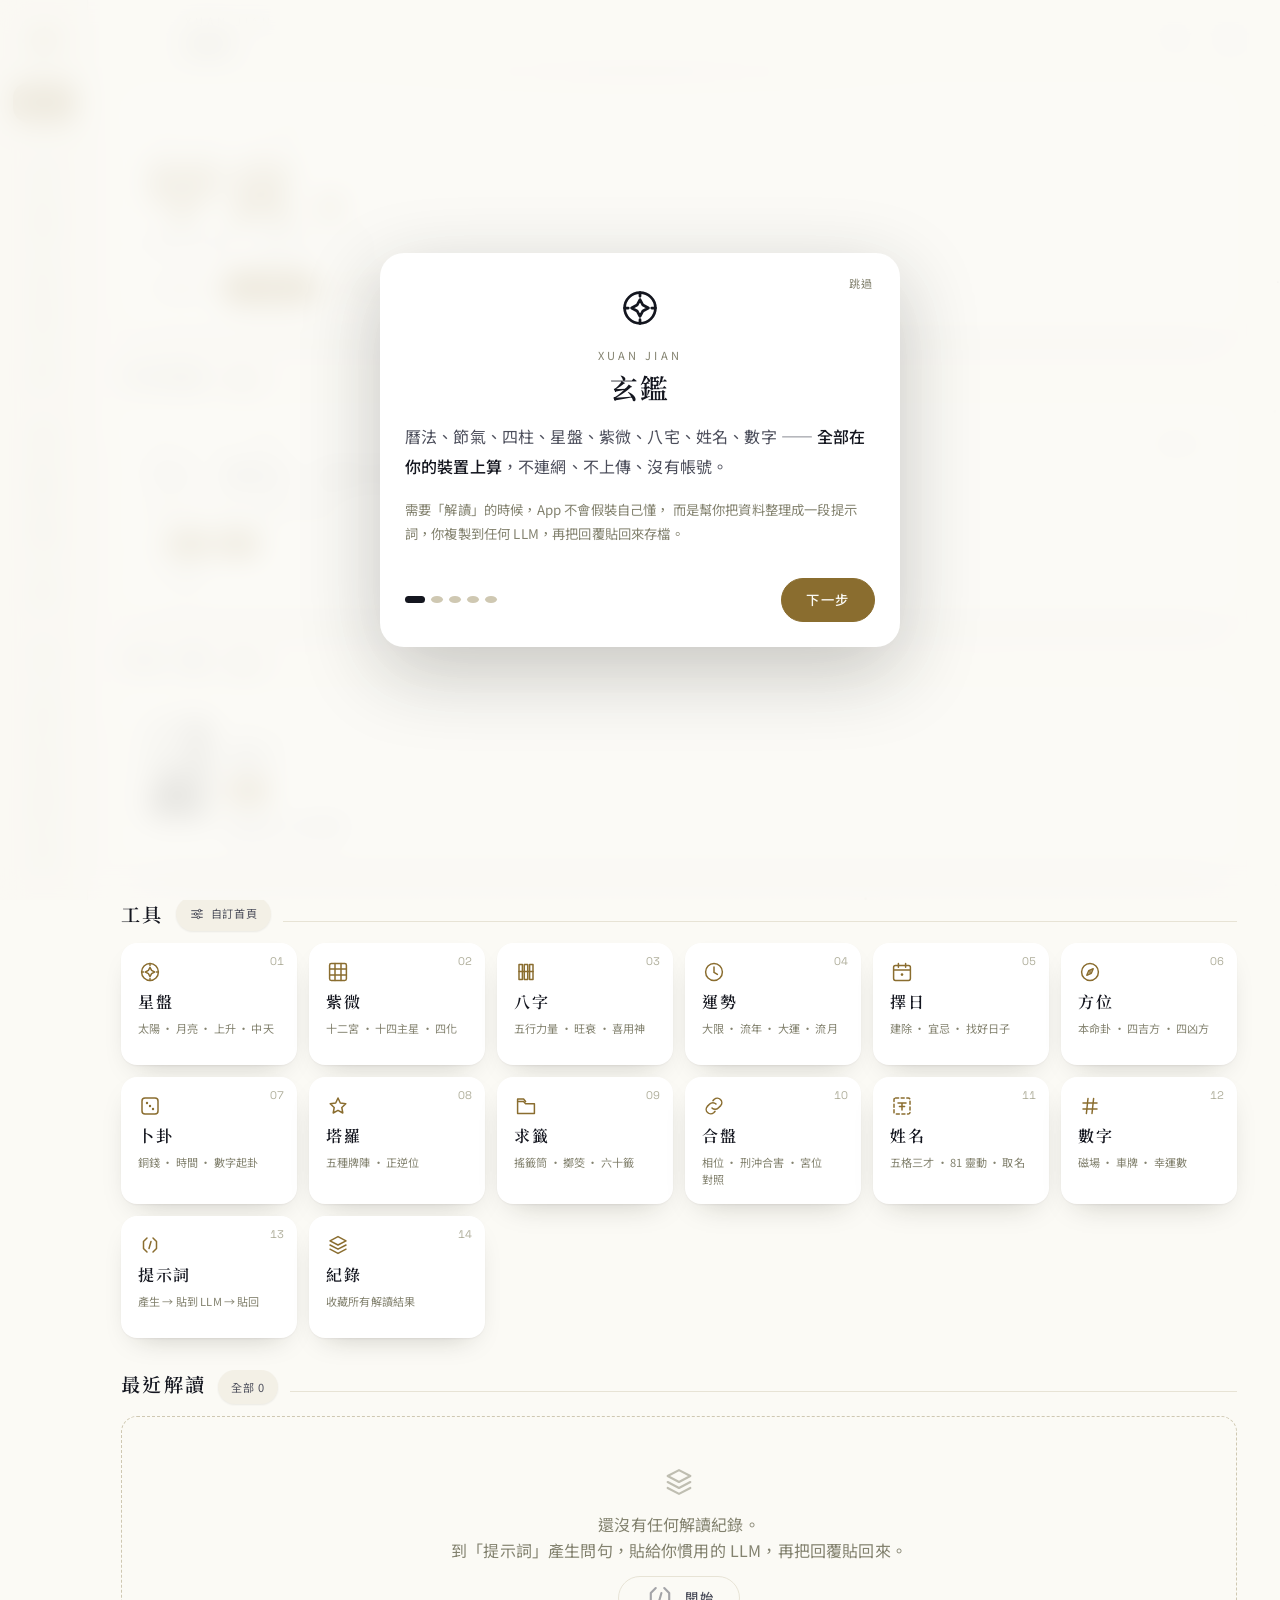
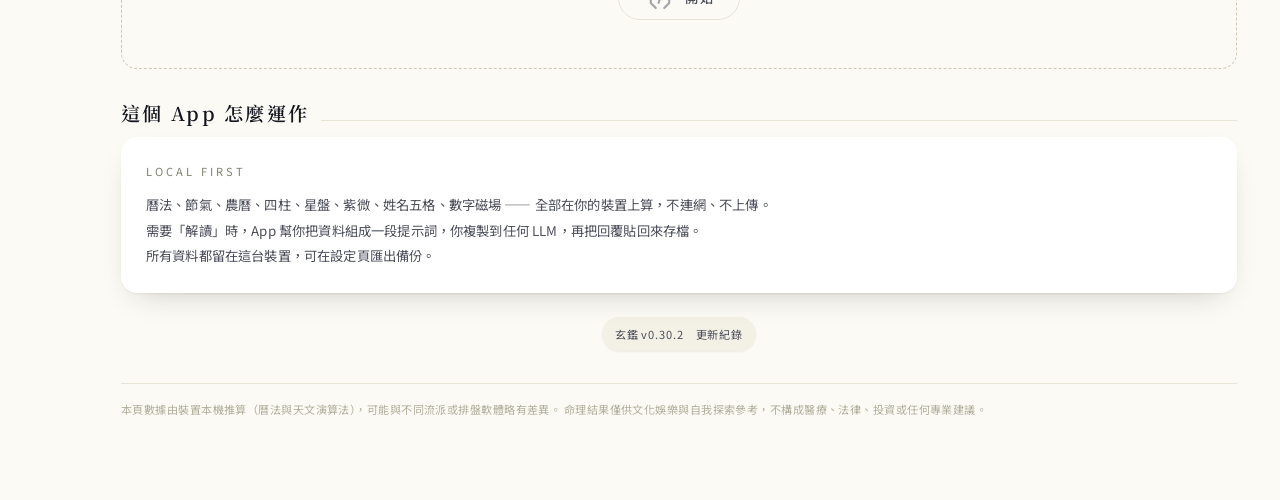
==== commit 3bd16538: "change: 圖示收邊改成鎏金框，帶光影立體感（v0.30.2） Co-Authored-By: Claude Opus 5.5 <noreply@anthropic.com> Claude-Ses" ====
--- a/index.html
+++ b/index.html
@@ -13,7 +13,7 @@
 <meta name="apple-mobile-web-app-title" content="玄鑑">
 <link rel="manifest" href="manifest.webmanifest">
 <link rel="icon" href="assets/icons/icon.svg" type="image/svg+xml">
-<link rel="apple-touch-icon" href="assets/icons/apple-touch-icon.png?v=2">  <!-- ?v= 換圖時要加一，不然 iOS 與快取會拿到舊的 -->
+<link rel="apple-touch-icon" href="assets/icons/apple-touch-icon.png?v=3">  <!-- ?v= 換圖時要加一，不然 iOS 與快取會拿到舊的 -->
 
 <link rel="preconnect" href="https://fonts.googleapis.com">
 <link rel="preconnect" href="https://fonts.gstatic.com" crossorigin>
